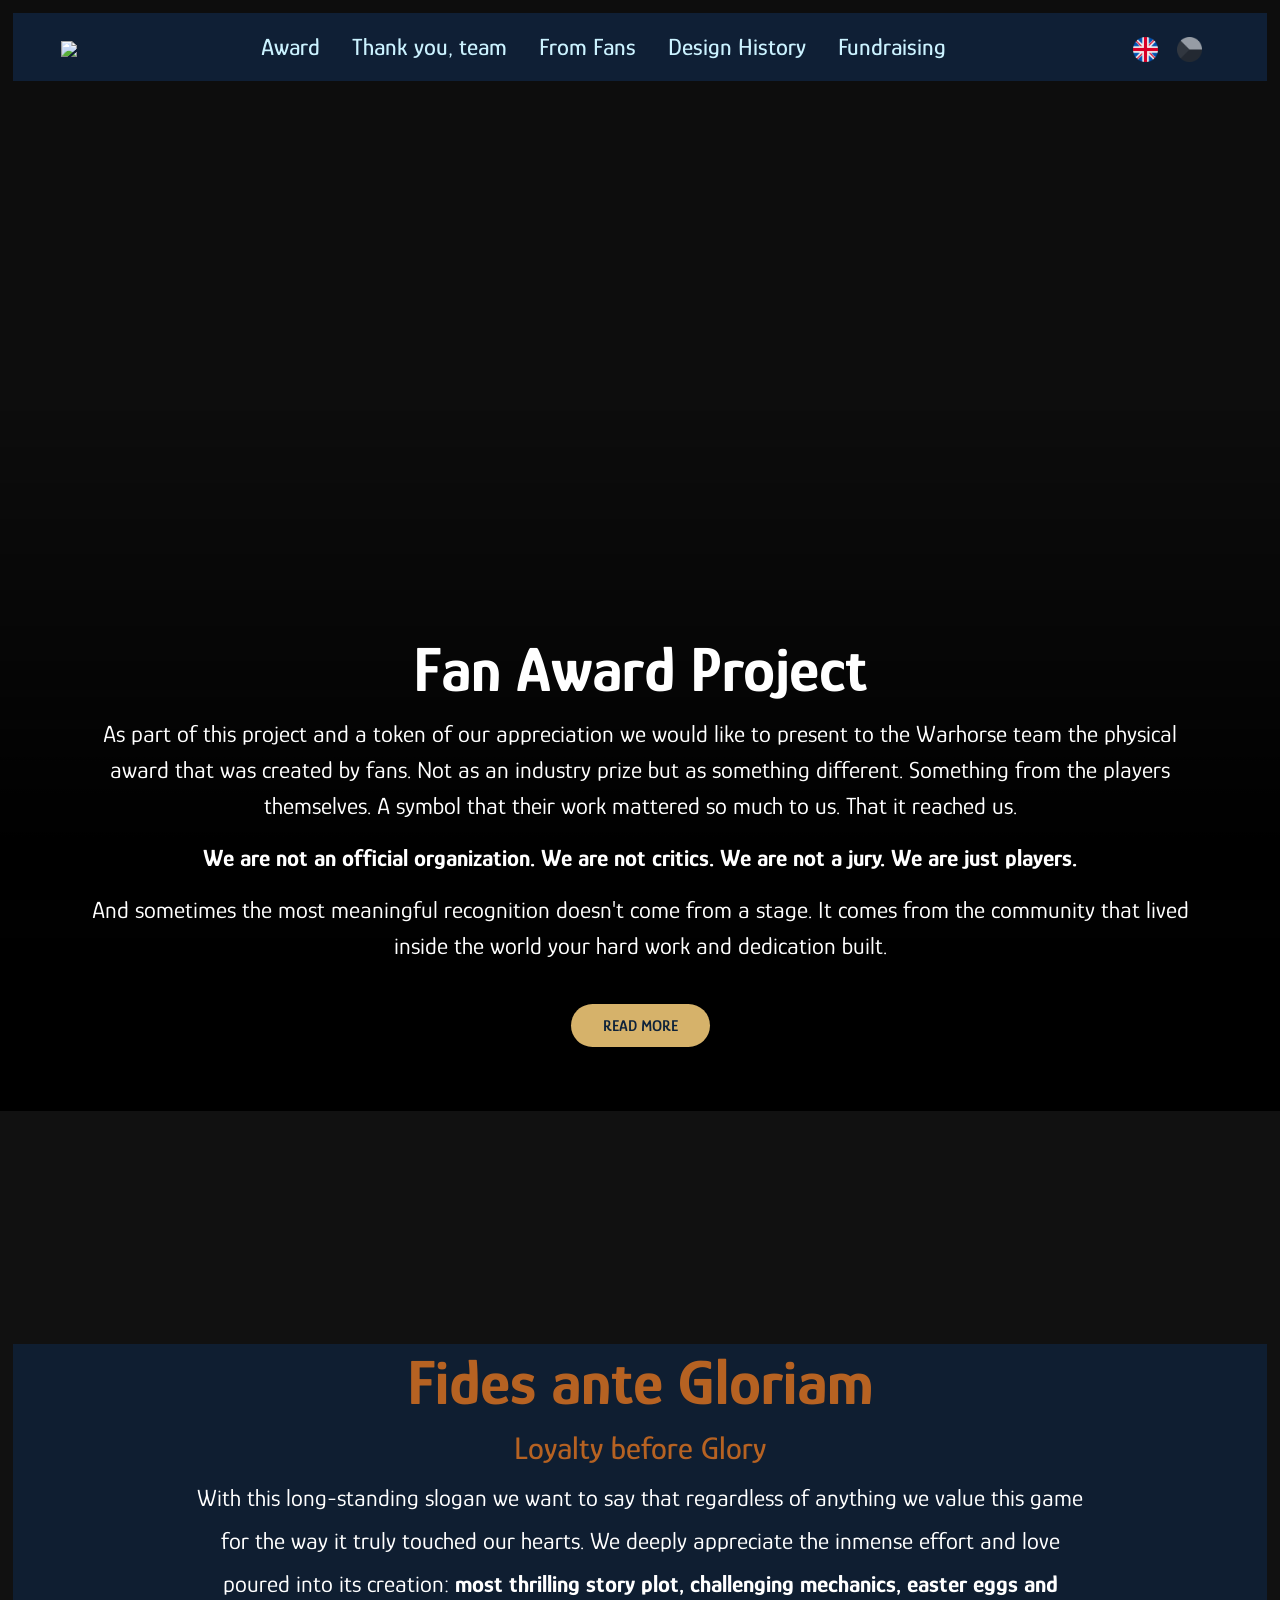
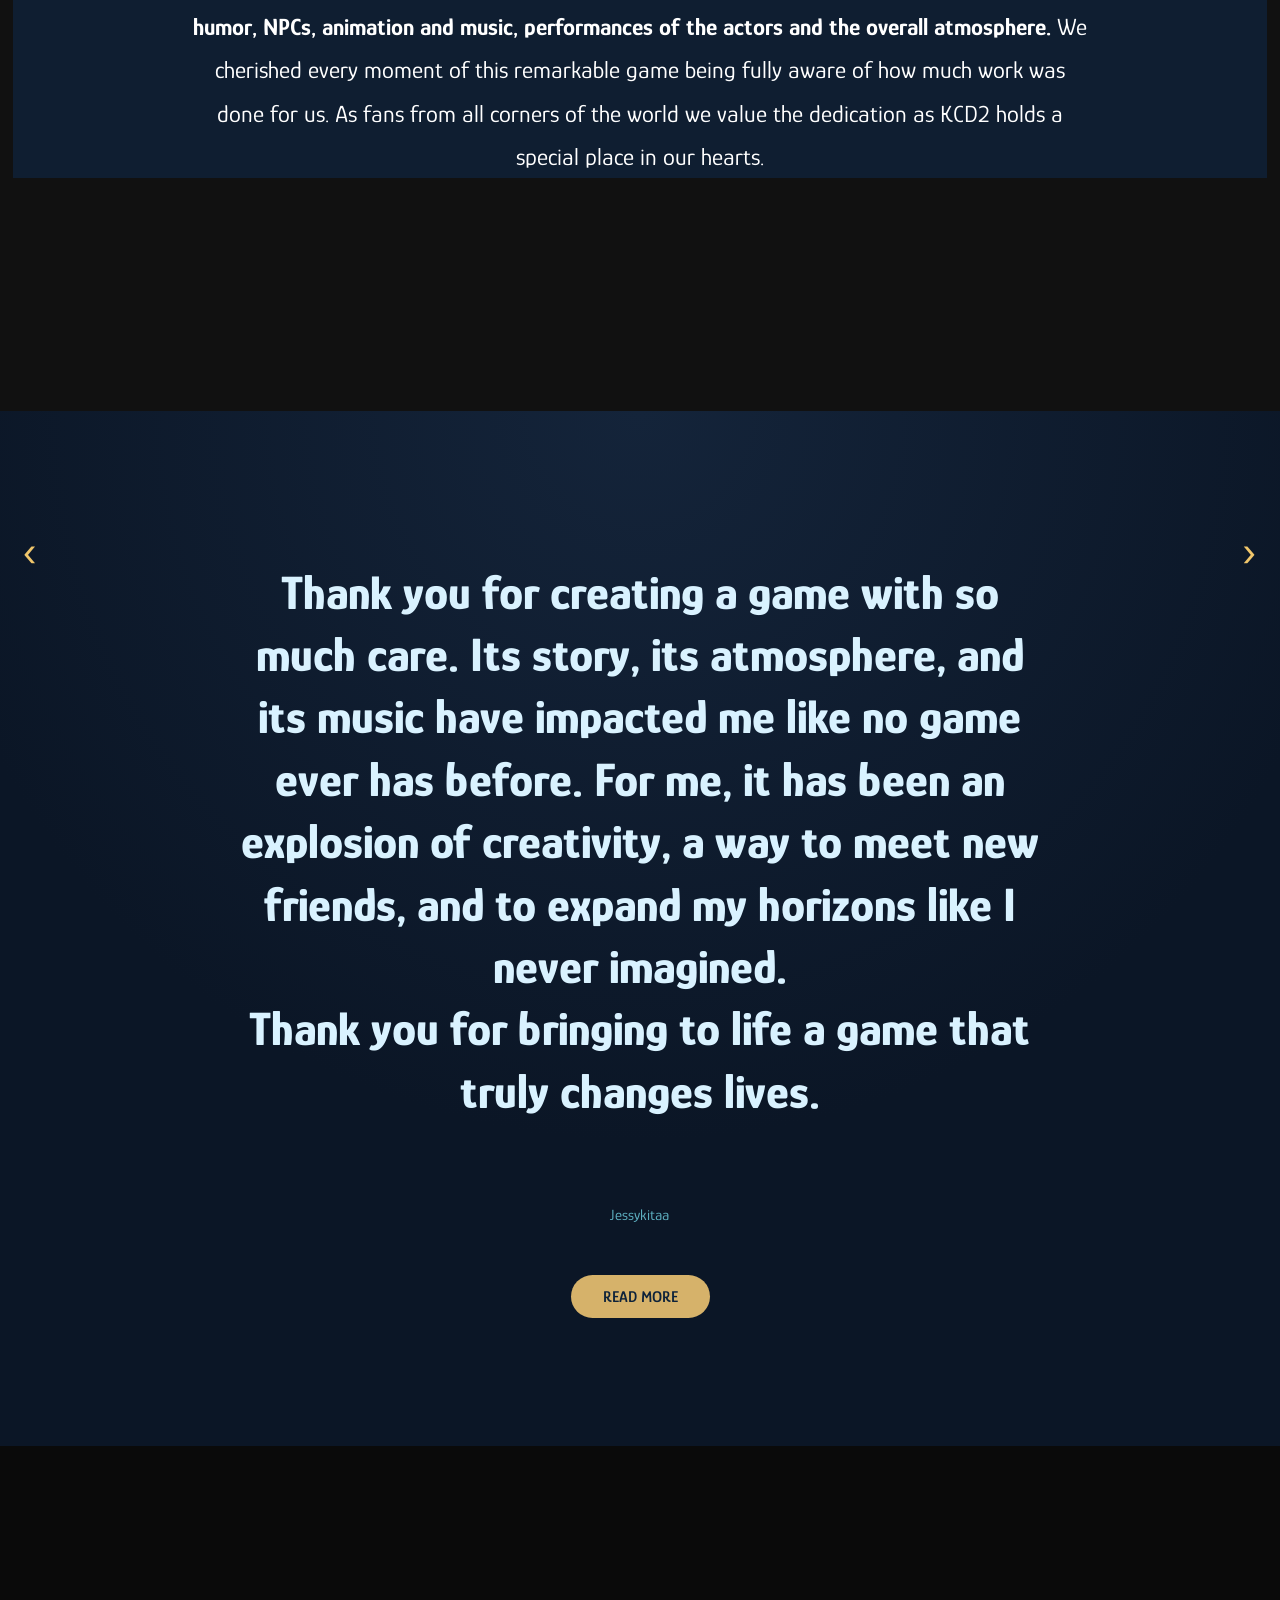
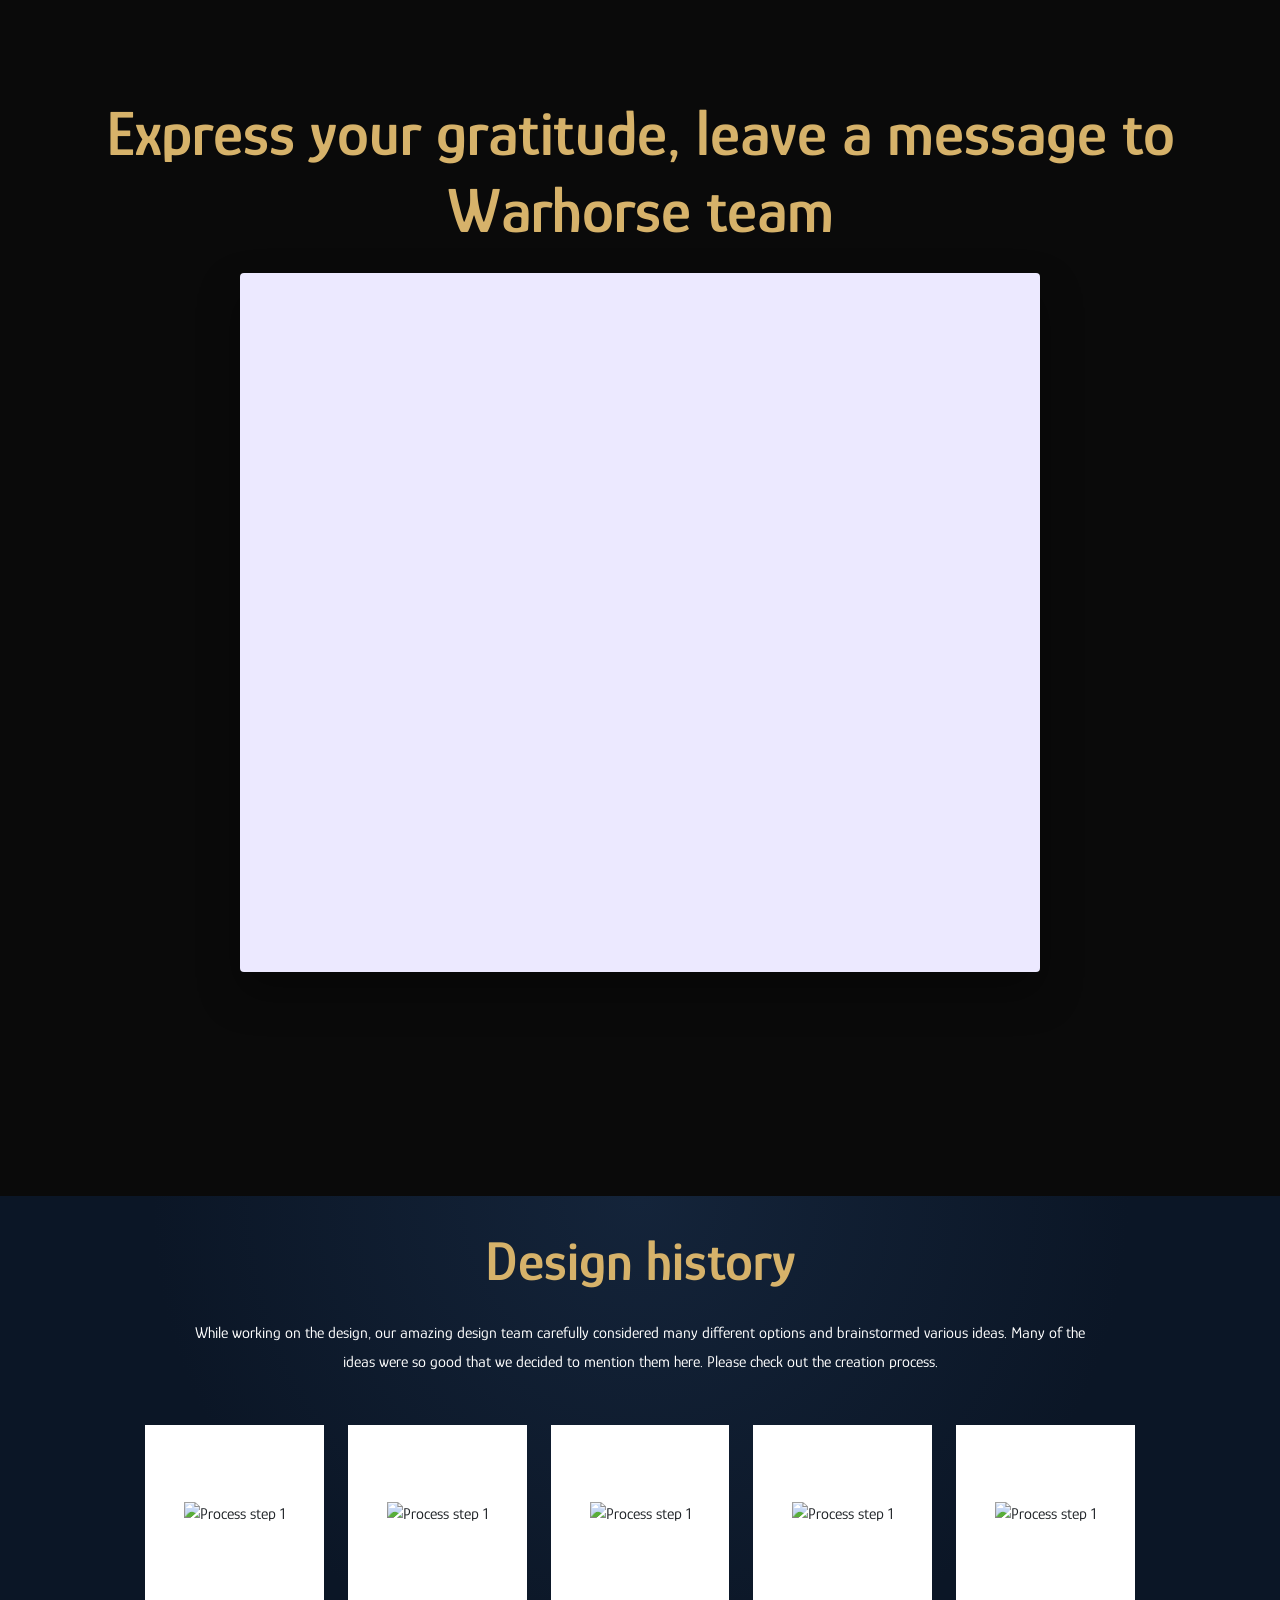
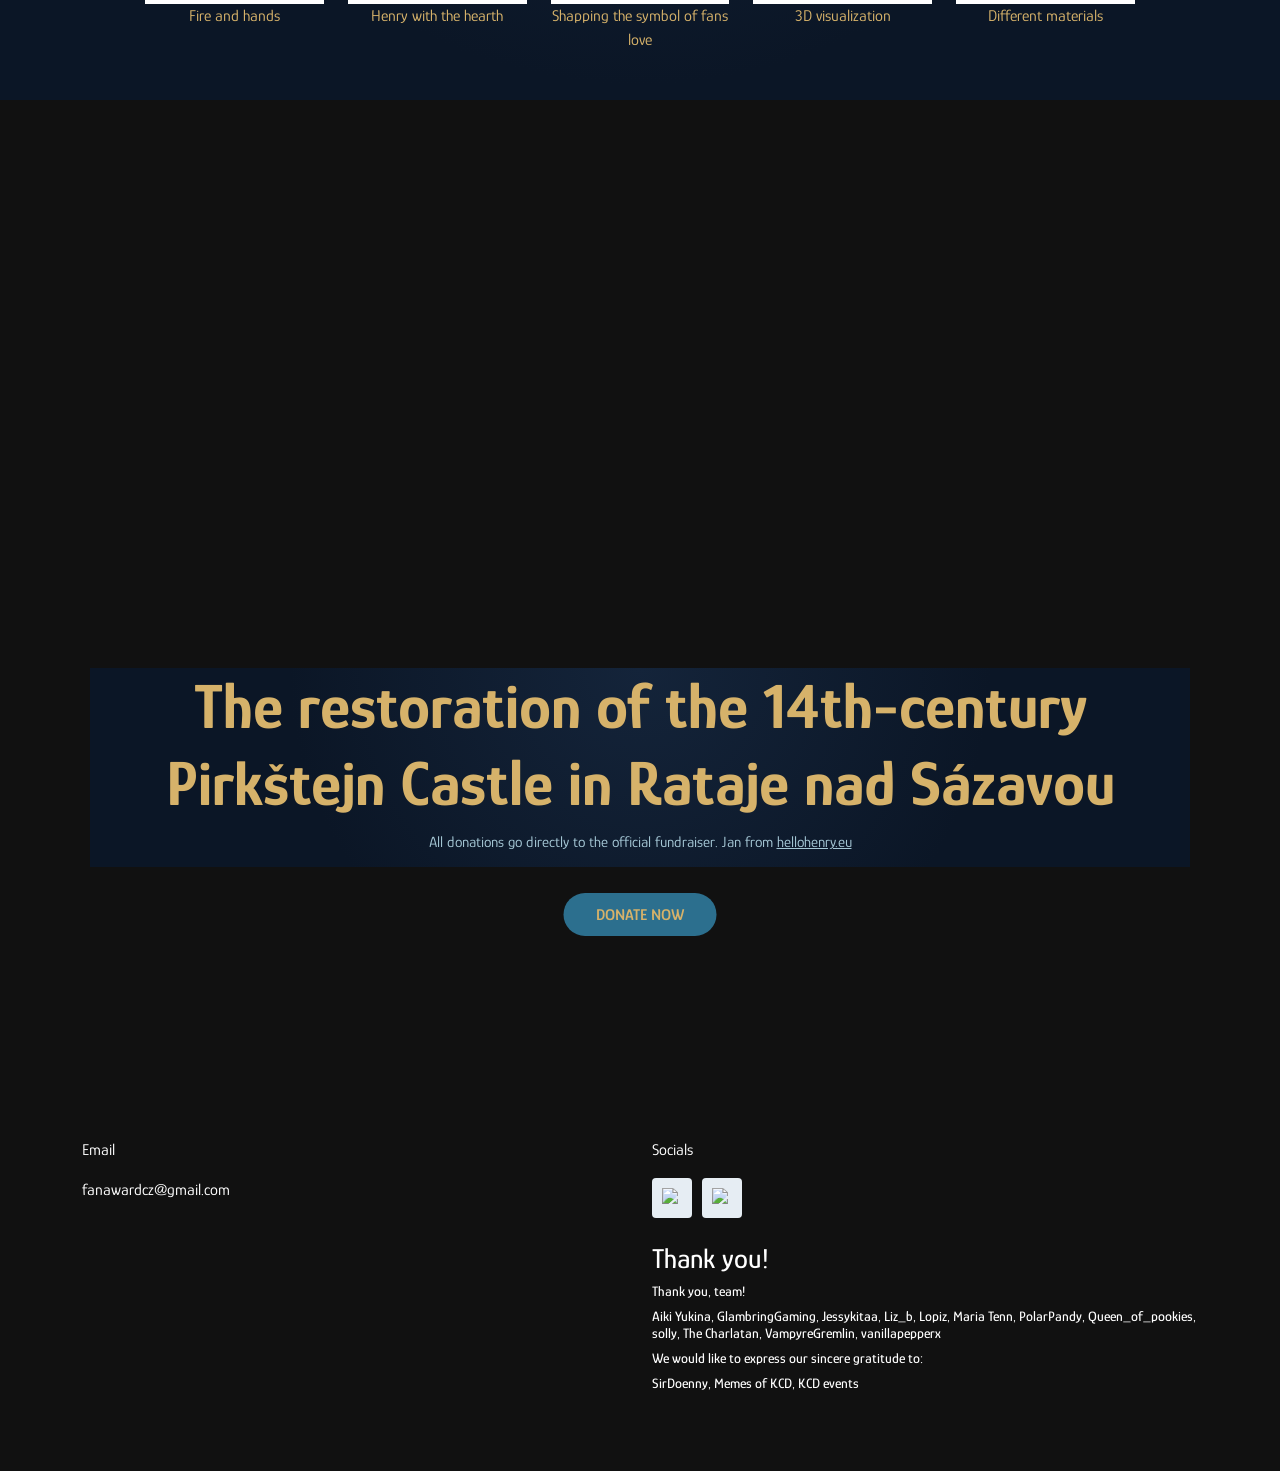
==== index.html @ e31d6318 "change hero" ====
<!DOCTYPE html>
<html lang="en">
<head>
  <meta charset="UTF-8">
  <title>Fan Award Project</title>
<meta name="viewport" content="width=device-width, initial-scale=1.0">

  <link rel="icon" href="favicon.ico" type="image/x-icon">
  <link href="https://cdn.jsdelivr.net/npm/bootstrap@5.3.2/dist/css/bootstrap.min.css" rel="stylesheet">
  <link rel="stylesheet" href="css/styles.css">
  <link rel="preconnect" href="https://fonts.googleapis.com">
  <link rel="preconnect" href="https://fonts.gstatic.com" crossorigin>
  <link href="https://fonts.googleapis.com/css2?family=Glory:wght@100;200;300;400;500;600;700;800;900&display=swap" rel="stylesheet">

  <script src="js/i18n.js"></script>
 <script type="module" src="js/general.js"></script>
  <script src="https://cdn.jsdelivr.net/npm/bootstrap@5.3.2/dist/js/bootstrap.bundle.min.js"></script>


  
</head>
<body>

<div class="page-wrapper">
<!-- =======================
 NAVBAR
======================= -->
<nav class="navbar navbar-dark navbar-expand-lg z-3 bg-dark-blue">
  <div class="container-fluid px-5">

    <a class="navbar-brand fw-bold brand-white" href="#">
      <img src="./icons/fan-award-project-logo-w.png" class="navbar-logo">
    </a>

    <button class="navbar-toggler"
      type="button"
      data-bs-toggle="collapse"
      data-bs-target="#navbarMenu"
      aria-controls="navbarMenu"
      aria-expanded="false"
      aria-label="Toggle navigation">
      <span class="navbar-toggler-icon"></span>
    </button>

    <div class="collapse navbar-collapse justify-content-center" id="navbarMenu">
      <ul class="navbar-nav gap-lg-3">

        <li class="nav-item font-section">
          <a class="nav-link" href="#award" data-i18n="nav-award"></a>
        </li>

        <li class="nav-item font-section">
          <a class="nav-link" href="#about" data-i18n="nav-projects"></a>
        </li>

        <li class="nav-item font-section">
          <a class="nav-link" href="#quotes" data-i18n="nav-fundraising"></a>
        </li>

        <li class="nav-item font-section">
          <a class="nav-link" href="#subabout" data-i18n="nav-design"></a>
        </li>

        <li class="nav-item font-section">
          <a class="nav-link" href="#fundraising" data-i18n="nav-join"></a>
        </li>
		
	    <li class="nav-item font-section">
		  <div class="d-lg-none mt-3 d-flex gap-2">

				  <a href="#" class="lang-btn" data-lang="en">
					<img src="./icons/united-kingdom.jpeg" class="navbar-lang">
				  </a>

				  <a href="#" class="lang-btn" data-lang="cz">
					<img src="./icons/czech-republic.jpeg" class="navbar-lang">
				  </a>

				</div>

			</div>
	    </li>

      </ul>
	  


	<div class="d-none d-lg-flex align-items-center gap-2">
	  <a href="#" class="navbar-brand lang-btn" data-lang="en">
		<img src="./icons/united-kingdom.jpeg" class="navbar-lang">
	  </a>
	</div>

	<div class="d-none d-lg-flex align-items-center gap-2">
	  <a href="#" class="navbar-brand lang-btn" data-lang="cz">
		<img src="./icons/czech-republic.jpeg" class="navbar-lang">
	  </a>
	</div>

  </div>
</nav>

<!-- =======================
 SECTION 1 – INTRO
======================= -->
<section id="award" class="intro-section d-flex align-items-center">
  <div class="intro-bg"></div>
 <div class="intro-overlay">
	  <div class="container text-center text-white position-relative section"> 
		<div class="row font-section">
		   <h1 class="display-3 fw-bold" data-i18n="s1-title">
			</h1>
		</div>
		
		<div class="row font-section">		
			<p  data-i18n="s1-intro-text-1">
			</p>
		</div>
		<div class="row font-section">
			<strong><p  data-i18n="s1-intro-text-2">
		</p>
		</strong>
		</div>
		<div class="row font-section">
				<p  data-i18n="s1-intro-text-3">
		</p>
		</div>

	  </div>
	  <!-- hidden section -->
		<div class="container text-center text-white position-relative hidden-content"> 
		  <div class="row font-section">
			<p data-i18n="s1-intro-text-4"></p>
		  </div>
		  <div class="row font-section">
			<p data-i18n="s1-intro-text-5"></p>
		  </div>
		  <div class="row font-section">
			<strong><p data-i18n="s1-intro-text-6"></p></strong>
		  </div>
		  <div class="row font-section">
			<p data-i18n="s1-intro-text-7"></p>
		  </div>
		  <div class="row font-section">
			<p data-i18n="s1-intro-text-8"></p>
		  </div>
		</div>

		<div class="container text-center text-white position-relative"> 
		  <button id="readMoreBtn" class="btn btn-gold mt-4" data-i18n="s1-read-more"></button>
		</div>
  </div>
</section>

<!-- =======================
 SECTION 2 – ABOUT
======================= -->

<section id="about" class="about-section d-flex align-items-center">


  <div class="container-fluid text-center text-white position-relative overlay blue section">
    <h1 class="display-3 fw-bold about-title" data-i18n="s2-title"></h1>
	<h2  class="about-title" data-i18n="s2-subtitle"></h2>

    <p class="about-text font-section">
	<span  data-i18n="s2-text"></span><strong><span  data-i18n="s2-text-bold"></span></strong><span  data-i18n="s2-text-2"></span>
    </p>

  </div>
</section>


<!-- =======================
 SECTION 3 – THANKS
======================= -->

<!--<section id="thanks" class="thanks-section d-flex align-items-center">

  <div class="container-fluid text-center text-white position-relative margin-video">
	
    <div class="video-box mx-auto m-4">
<iframe width="1905" height="784" src="https://www.youtube.com/embed/zuOUN-VSI40" title="Simple test video to embed as placeholder" frameborder="0" allow="accelerometer; autoplay; clipboard-write; encrypted-media; gyroscope; picture-in-picture; web-share" referrerpolicy="strict-origin-when-cross-origin" allowfullscreen></iframe>
    </div>
	
  </div>
</section>-->

<!-- =======================
 SECTION 4 – QUOTES
======================= -->

<section id="quotes" class="quote-section">

  <div class="quote-hero">

    <div class="row g-4">
      <div class="col-md-2">
        <button class="quote-nav left">‹</button>
      </div>

      <div id="quotes-container" class="col-md-8"></div>

      <div class="col-md-2">
        <button class="quote-nav right">›</button>
      </div>
    </div>

    <div class="container text-center text-white position-relative"> 
      <button id="readMoreQuotesBtn" class="btn btn-gold mt-4" data-i18n="s1-read-more"></button>
    </div>

  </div>

  <section id="more-quotes" class="more-quotes-section">
    <div id="more-quotes-container" class="container"></div>
    <div id="quotes-pagination" class="quotes-pagination"></div>
  </section>

</section>
<!-- =======================
 SECTION 5 – COMMENTS
======================= -->



<section id="comments" class="comments-section d-flex align-items-center">
<div class="overlay"></div>
  <div class="container-fluid text-center text-white position-relative  mt-4 section">
    <h1 class="display-3 fw-semibold mb-4 comments-title" data-i18n="s5-title"></h1>
	
    <div class="comments-card">
	<iframe 
	  src="https://docs.google.com/forms/d/e/1FAIpQLSdmKPwjx8TaObLKRJi5ur49vKrwvhficAnUuP0lJuuyxnEFLQ/viewform?usp=sharing&ouid=109854461130052080325"
	  width="100%"
	  height="100%" style="min-height: 660px;">
	</iframe>

    </div>
	
  </div>
</section>

<!-- =======================
 SECTION 6 – SUBABOUT
======================= -->

<section id="subabout" class="subabout-section  align-items-center">

  <div class="container-fluid text-center text-white position-relative section">
    <h1 class="display-4 fw-semibold mb-4 subabout-title" data-i18n="s6-title"></h1>
    <p class="about-text" data-i18n="s6-subtitle">

    </p>
  </div>
  
  
<div class="container-fluid mt-5">
  <div class="row justify-content-center g-4 process-images">

    <div class="col-6 col-md-2">
      <div class="process-img-box">
        <img src="img/design3.jpeg" alt="Process step 1">
      </div>
      <p class="item-text" data-i18n="s6-d1"></p>
    </div>

    <div class="col-6 col-md-2">
      <div class="process-img-box">
        <img src="img/design2.jpeg" alt="Process step 1">
      </div>
      <p class="item-text" data-i18n="s6-d2"></p>
    </div>

    <div class="col-6 col-md-2">
      <div class="process-img-box">
        <img src="img/design1.jpeg" alt="Process step 1">
      </div>
      <p class="item-text" data-i18n="s6-d3"></p>
    </div>

    <div class="col-6 col-md-2">
      <div class="process-img-box">
        <img src="img/design4.jpeg" alt="Process step 1">
      </div>
      <p class="item-text" data-i18n="s6-d4"></p>
    </div>

    <div class="col-6 col-md-2">
      <div class="process-img-box">
        <img src="img/design5.jpeg" alt="Process step 1">
      </div>
      <p class="item-text" data-i18n="s6-d5"></p>
    </div>

  </div>
</div>


</section>


<!-- =======================
 SECTION 7 – FUNDRAISING
======================= -->
<section id="fundraising" class="fundraising-section">
  <div class="row g-0 h-100 ">
    <div class="col-md-12 fundraising-left d-flex align-items-center">
      <div class="container-fluid text-center position-relative container-donate">
        <h1 class="display-3 fw-bold secondary" data-i18n="s4-title"></h1>
        <p class="subtitle primary-light" data-i18n="s4-subtitle"></p>
		<p class="subtitle primary-light"> <a href="https://hellohenry.eu/">hellohenry.eu</a></p>

<a 
  href="https://www.reddit.com/r/kingdomcome/comments/1qffpsa/thank_you_generous_donors_restoring_a_14th/" 
  target="_blank"
  rel="noopener"
  class="btn btn-blue mt-3 donate-btn secondary"
  data-i18n="s7-donate">
</a>
      </div>
    </div>

  </div>
</section>
<!-- =======================
 FOOTER
======================= -->
<footer class="footer-section socials-section">

  <div class="container position-relative text-white py-5">
    <div class="row">

      <!-- CONTACT -->
      <div class="col-md-6 mb-4">
        <p  data-i18n="f-email"></p>
        <p data-i18n="f-email-data"></p>
      </div>

      <!-- SOCIALS -->
      <div class="col-md-6 mb-4">
        <p  data-i18n="f-socials"></p>

        <div class="socials">
          <a href="https://instagram.com/" target="_blank" aria-label="Instagram">
            <img src="icons/instagram.svg" alt="Instagram">
          </a>
          <a href="https://x.com/" target="_blank" aria-label="X">
            <img src="icons/x.svg" alt="X">
          </a>
        </div>

        <h3 class="mt-4" data-i18n="f-team-title"></h3>
        <h5 class="small" data-i18n="f-team-text"></h5>
		<h5 class="small" data-i18n="f-team-list1"></h5>
		<h5 class="small" data-i18n="f-team-list2-title"></h5>
		<h5 class="small" data-i18n="f-team-list2"></h5>
      </div>

    </div>
  </div>
</footer>
<button id="scrollTopBtn" class="secondary" aria-label="Back to top">
  ↑
</button>
</body>

</div>
</html>
---- css/styles.css ----
html, body {
  height: 100%;
  margin: 0;
  font-family: 'Glory', sans-serif;
  background-color: black;

}

.font-section{
	font-size: 1.5rem !important;
}

@media (max-width: 768px) {
.font-section{
	font-size: 1.1rem !important;
}
}


.section {
  opacity: 0;
  transform: translateY(60px);
  transition: opacity 0.8s ease-out, transform 0.8s ease-out;
}

.section.visible {
  opacity: 1;
  transform: translateY(0);
}


.primary{
	color:#2F7890;
}

.primary-dark{
	color: #101B2D;
}

.primary-light{
	color: #CBF2FF;
}
	
.secondary{
	color: #d6b26a;
}

.secondary-light{
	color: #FFE3A3;
}

.secondary-dark{
	color: #B66222;
}


.page-wrapper {
  background-color: #111;
  position: relative;
}

/* =======================
 NAVBAR
======================= */

.bg-dark-blue {
  background-color: #0f1f35;
}

.collapse-animate {
  overflow: hidden;
  transition:
    height 0.15s ease,
    opacity 0.3s ease,
    transform 0.3s ease;
}

.collapse-animate.show {
  opacity: 1;
  transform: translateY(0);
}

.collapse-animate:not(.show) {
  opacity: 0;
  transform: translateY(-20px);
}

.navbar {
  position: absolute;
  width: 98%;
  margin-left: 1%;
  margin-right: 1%;
  margin-top: 1%;
}

.navbar-toggler {
	background-color: rgba(16, 27, 45);
}

.navbar-toggler-icon {
  --bs-navbar-toggler-icon-bg: url("data:image/svg+xml,%3csvg xmlns='http://www.w3.org/2000/svg' viewBox='0 0 30 30'%3e%3cpath stroke='rgba(203, 242, 255)' stroke-linecap='round' stroke-miterlimit='10' stroke-width='2' d='M4 7h22M4 15h22M4 23h22'/%3e%3c/svg%3e");
}

.navbar-nav .nav-link {
  font-weight: 500;
  color: rgba(203, 242, 255);
}

.navbar-nav .nav-link:hover {
  color: #f0c040;
}
.navbar-logo {
  height: 80px;  
  width: auto;    
  object-fit: contain;
}

.navbar-lang {
  height: 25px;  
  width: auto;    
  object-fit: contain;
}

.navbar-lang {
  width: 28px;
  cursor: pointer;
  transition: filter 0.3s ease;
}

.lang-btn:not(.active) .navbar-lang {
  filter: grayscale(100%);
  opacity: 0.6;
}

.lang-btn:not(.active):hover .navbar-lang {
  filter: grayscale(0%);
  opacity: 1;
}

.lang-btn.active .navbar-lang {
  filter: none;
  opacity: 1;
}

/* =======================
 intro SECTION
======================= */
.intro-section {
  position: relative;
}

.intro-bg {
  position: absolute;
  inset: 0;
  height: 100vh;
  background: url("../img/bg-hero.png") center/cover no-repeat;
}
.intro-bg::after {
  content: "";
  position: absolute;
  left: 0;
  right: 0;
  bottom: 0;

  height: 180px; 
  pointer-events: none;

  background: linear-gradient(
    to bottom,
    rgba(0, 0, 0, 0) 0%,
    rgba(0, 0, 0, 0.6) 60%,
    rgba(0, 0, 0, 0.95) 100%
  );
}

.intro-content {
  position: relative;
  min-height: 100vh;
  padding: 10rem 2rem 4rem;
}
.overlay {
  position: absolute;
  inset: 0;
  background: rgba(0,0,0,0.55);
}
.intro-overlay {
  width: 100%;

  display: flex;
  flex-direction: column;

  padding: 5rem 2rem 4rem;
  box-sizing: border-box;

	  background: linear-gradient(
		to bottom,
		rgba(0, 0, 0, 0.20) 35%,   
		rgba(0, 0, 0, 0.75) 65%,    
		rgba(0, 0, 0, 0.95) 85%,    
		rgba(0, 0, 0, 1) 100%    
	  );
  z-index: 1;
}
@media (max-width: 768px) {
	.intro-overlay.is-expanded {
	  background: linear-gradient(
		to bottom,
		rgba(0, 0, 0, 0.35) 35%,   
		rgba(0, 0, 0, 0.75) 65%,    
		rgba(0, 0, 0, 0.95) 85%,    
		rgba(0, 0, 0, 1) 100%    
	  );
	}
}


.hidden-content {
  max-height: 0;
  overflow: hidden;
  opacity: 0;
  transform: translateY(20px);
  transition:
    max-height 0.8s ease,
    opacity 0.5s ease,
    transform 0.5s ease;
}

.hidden-content.show {
  max-height: 2000px; /* alto seguro */
  opacity: 1;
  transform: translateY(0);
}

.intro-overlay > .container.section {
  min-height: 100vh;

  display: flex;
  flex-direction: column;
  justify-content: flex-end;
}

/* =======================
 ABOUT SECTION
======================= */
.about-section {
  height: 100vh;
  background: url("../img/gothicArcs.jpg") center/cover no-repeat;
  position: relative;
}

.overlay.blue {
  background: rgba(15, 35, 60, 0.75);
  margin-left: 9%;
  margin-right: 9%;
}

@media (max-width: 1440px) {
	.overlay.blue {
	  background: rgba(15, 35, 60, 0.75);
	  margin-left: 1%;
	  margin-right: 1%;
	}
}

.about-text {
  max-width: 900px;
  margin: auto;
  font-size: 1rem;
  line-height: 1.8;
}

.about-title {
	color:rgba(182, 98, 34);
}

.subabout {
	margin: 3%;
	margin-bottom: 10%;
}

.subabout-title {
	color: #d6b26a;
}

.subabout-section {
	  background: radial-gradient(
      circle at top,
      #14243a 0%,
      #0b1626 60%
  );
  	padding: 2rem;
}

.container-donate{
	background: radial-gradient(
      circle at top,
      #14243a 0%,
      #0b1626 60%
    );
    margin-left: 7%;
    margin-right: 7%;
    margin-top: 27%;
	position: relative;
	padding-bottom: 1%;

}

.container-donate .donate-btn {
  position: absolute;
  bottom: -35%;  
  left: 50%;
  transform: translateX(-50%);
}


.process-img-box {
  width: 100%;
  aspect-ratio: 1 / 1;   
  background-color: #fff; 
  display: flex;
  align-items: center;
  justify-content: center;
  padding: 10px;
}

.process-img-box img {
  max-width: 100%;
  max-height: 100%;
  object-fit: contain;    
}

.item-text{
	  color: #d6b26a;
      text-align: center;
}

/* =======================
THANKS SECTION
======================= */

.thanks-title {
	color: black;
}

.thanks-section{
  background: url("../img/thanksBackground.jpg") center/cover no-repeat;
  position: relative;
}

.thanks-section .text-warning{
	color: #2f7890 !important;
}

.text-warning-br{
	color: #2f7890 !important;
}

.video-box {
  width: 90%;              
  aspect-ratio: 2 / 1;       
  background: black;
  overflow: hidden;
  border-radius: 12px;       
}

.video-box iframe {
  width: 100%;
  height: 100%;
}

@media (max-width: 768px) {
  .video-box {
    width: 90%;
  }
}


.margin-video {
  margin-left: 15%;
  margin-right: 15%;
}

@media (max-width: 1440px) {
	.margin-video {
	  margin-left: 10%;
	  margin-right: 10%;
	}
}

@media (max-width: 576px) {
	.margin-video {
	  margin-left: 1%;
	  margin-right: 1%;
	}
}




/* =======================
COMMENTS SECTION
======================= */

.comments-section {
  height: 150vh;
  background: url("../img/fabricBackground.jpg") center/cover no-repeat;
  position: relative;
}
.comments-title {
	color: #d6b26a;
}

.comments-section .overlay {
	background: rgba(0, 0, 0, 0.4);
}

.comments-card {
  background: #ece9ff;
  border-radius: 4px;
  padding: 1rem;
  max-width: 800px;
  min-height: 400px;
  margin: 0 auto;
  box-shadow: 0 20px 40px rgba(0, 0, 0, 0.35);
}

.placeholder {
  display: flex;
  align-items: center;
  justify-content: center;
  min-height: 260px;
}

.placeholder img {
  width: 64px;
  opacity: 0.8;
}


/* =======================
 FUNDRAISING SECTION
======================= */
.fundraising-section {
  height: 110vh;
  position: relative; 
  overflow: hidden;
}

.fundraising-section .text-warning{
	color: #2f7890 !important;
}

.fundraising-section .navbar {
  position: absolute;
  top: 0;
  left: 0;
  z-index: 10;
}

.fundraising-left {
  background: url("../img/pirkstein.PNG") center / cover no-repeat;
  min-height: 100vh;
  display: flex;
  align-items: center;
  position: relative;
}

.fundraising-left .content {
  position: relative;
  z-index: 2;
}

.subtitle {
  font-size: 0.95rem;
  opacity: 0.8;
    display: inline;
}

.subtitle a{
	color: #CBF2FF;
}

/* =======================
 QUOTES SECTION
======================= */

.quote-section {
  position: relative;
  background: radial-gradient(
    circle at top,
    #14243a 0%,
    #0b1626 60%
  );
  color: #d9f2ff;
  text-align: center;
  padding: 4rem 2rem;
}

.quote-hero {
  min-height: 40vh;

  display: flex;
  flex-direction: column;
  justify-content: center;
}

.quote-content.active {
  display: block;
  opacity: 1;
}

.quote-content.slide-in-right {
  animation: slideInRight 0.4s ease;
}

.quote-content.slide-in-left {
  animation: slideInLeft 0.4s ease;
}

@keyframes slideInRight {
  from {
    opacity: 0;
    transform: translateX(40px);
  }
  to {
    opacity: 1;
    transform: translateX(0);
  }
}

@keyframes slideInLeft {
  from {
    opacity: 0;
    transform: translateX(-40px);
  }
  to {
    opacity: 1;
    transform: translateX(0);
  }
}

.quote-content {
  display: none;
  opacity: 0;
  transition: opacity 0.3s ease;
  white-space: pre-line;
}

.quote-content blockquote {
  font-size: clamp(1.8rem, 4vw, 3rem);
  font-weight: 700;
  line-height: 1.3;
  margin: 0 0 2rem;
}

.quote-author strong {
  display: block;
  font-size: 1.1rem;
  color: #e6f6ff;
}

.quote-author span {
  font-size: 0.95rem;
  color: #5fb3c4;
}


.quote-nav {
  position: absolute;
  top: 9rem;
  transform: translateY(-50%);
  background: none;
  border: none;
  font-size: 3rem;
  color: #f0c66b;
  cursor: pointer;
  transition: opacity 0.2s ease, transform 0.2s ease;
}

@media (max-width: 768px) {
	.quote-content {
		padding-left: 6%;
		padding-right: 6%;
	}
	.more-quotes-h{
		height: 80em!important;
	}

}

@media (max-width: 1399px) and (min-width: 992px){
	.more-quotes-h{
		height: 40em !important;
	}

}
@media (max-width: 991px) and (min-width: 769px) {
	.more-quotes-h{
		height: 60em !important;
	}

}

#more-quotes-container {
	overflow-y: auto;
}
.quote-nav.left {
  left: 1rem;
}

.quote-nav.right {
  right: 1rem;
}

.quote-nav:hover {
  opacity: 0.8;
  transform: translateY(-50%) scale(1.1);
}

.more-quotes-section {
  margin-top: 4rem;
  overflow: hidden;

  max-height: 0;
  opacity: 0;
  transform: translateY(20px);

  transition:
    max-height 0.7s ease,
    opacity 0.5s ease,
    transform 0.5s ease;
}

.more-quotes-section.show {
  max-height: 5000px;
  opacity: 1;
  transform: translateY(0);
}

.more-quotes-h{
	height: 35em;
}

.quote-card {
  border: 1px solid #d4af37;
  padding: 25px;
  color: #fff;
  background: transparent;
  white-space: pre-line;
}



#quotes-container {
  display: block;
}


.quote-card {
  border: 1px solid #d4af37;
  padding: 25px;
  color: #fff;
  background: transparent;
}

.quote-card h3 {
  font-size: 18px;
  margin-bottom: 12px;
  font-weight: 600;
}

.quote-card p {
  font-size: 14px;
  line-height: 1.6;
  color: #d1d5db;
}

.dots{
  padding: 8px 10px;
  color: #ccc;
  font-weight: bold;
}

.quotes-pagination {
  margin-top: 2% !important;
  display: flex;
  justify-content: center;
  gap: 6px;
}

.quotes-pagination button {
  background: #e5f4ff;
  border: none;
  padding: 8px 14px;
  cursor: pointer;
  border-radius: 4px;
  font-weight: 500;
}

.quotes-pagination button.active {
  background: #2b7a9a;
  color: #fff;
}

.quotes-pagination button:hover {
  background: #bde7ff;
}

#quotes-pagination {
  display: flex;
  list-style: none;
  padding-left: 0;
  margin: 0;
}

#quotes-pagination > .page-item {
  display: list-item; 
}

#quotes-pagination .page-link {
  border: 1px solid #dee2e6;
  background-color: transparent;
}

#quotes-pagination .page-item.active .page-link {
  background-color: #0d6efd;
  border-color: #0d6efd;
  color: #fff;
}

#quotes-pagination .page-item.disabled .page-link {
  pointer-events: none;
  color: #6c757d;
}

.quotes-pagination-wrapper{
  display:flex;
  justify-content:center;
  align-items:center;
  gap:12px;
  margin-top:2%;
}

.quotes-page-select{
  padding:6px 10px;
  border-radius:4px;
  border:1px solid #ccc;
  background:#e5f4ff;
  cursor:pointer;
}

/* =======================
 BUTTONS
======================= */
.btn-gold {
  background: #d6b26a;
  color: #0d223a;
  border-radius: 999px;
  padding: 0.6rem 2rem;
  font-weight: 600;
  border: none;
}

.btn-gold:hover {
  background: #c6a158;
}

.btn-blue {
  background: #2c6f8e;
  border-radius: 999px;
  padding: 0.6rem 2rem;
  font-weight: 600;
  border: none;
}

.btn-blue:hover {
  background: #255e78;
}

.btn-gold:focus,
.btn-gold:active,
.btn-gold:focus:active {
  background: #d6b26a;
  color: #0d223a;
  border: none;
  box-shadow: none;
}


.btn-blue:focus,
.btn-blue:active,
.btn-blue:focus:active {
  background: #2c6f8e;
  border-radius: 999px;
  padding: 0.6rem 2rem;
  font-weight: 600;
  border: none;
}
/* =======================
 FOOTER
======================= */
.footer-section {
  background: url("../img/gothicArcs.jpg") center/cover no-repeat;
  position: relative;
}

.footer-section .overlay {
  background: rgba(0,0,0,0.75);
}

.footer-section .label {
  font-size: 0.85rem;
  opacity: 0.7;
}

.socials{
  display:flex;
  gap:10px;
}

.socials a{
  width:40px;
  height:40px;
  background:#e6edf3;
  display:flex;
  align-items:center;
  justify-content:center;
  border-radius:4px;
  transition:background 0.2s ease;
}

.socials a:hover{
  background:#cfd8df;
}

.socials img{
  width:20px;
  height:20px;
}


#scrollTopBtn{
  position:fixed;
  bottom:25px;
  right:25px;
  width:42px;
  height:42px;
  border:none;
  border-radius:50%;
  background:rgba(0,0,0,0.45);
  font-size:18px;
  cursor:pointer;

  display:flex;
  align-items:center;
  justify-content:center;

  opacity:0;
  pointer-events:none;

  transition:opacity .3s ease, transform .2s ease;
}

#scrollTopBtn.show{
  opacity:1;
  pointer-events:auto;
}

#scrollTopBtn:hover{
  transform:scale(1.1);
  background:rgba(0,0,0,0.65);
}
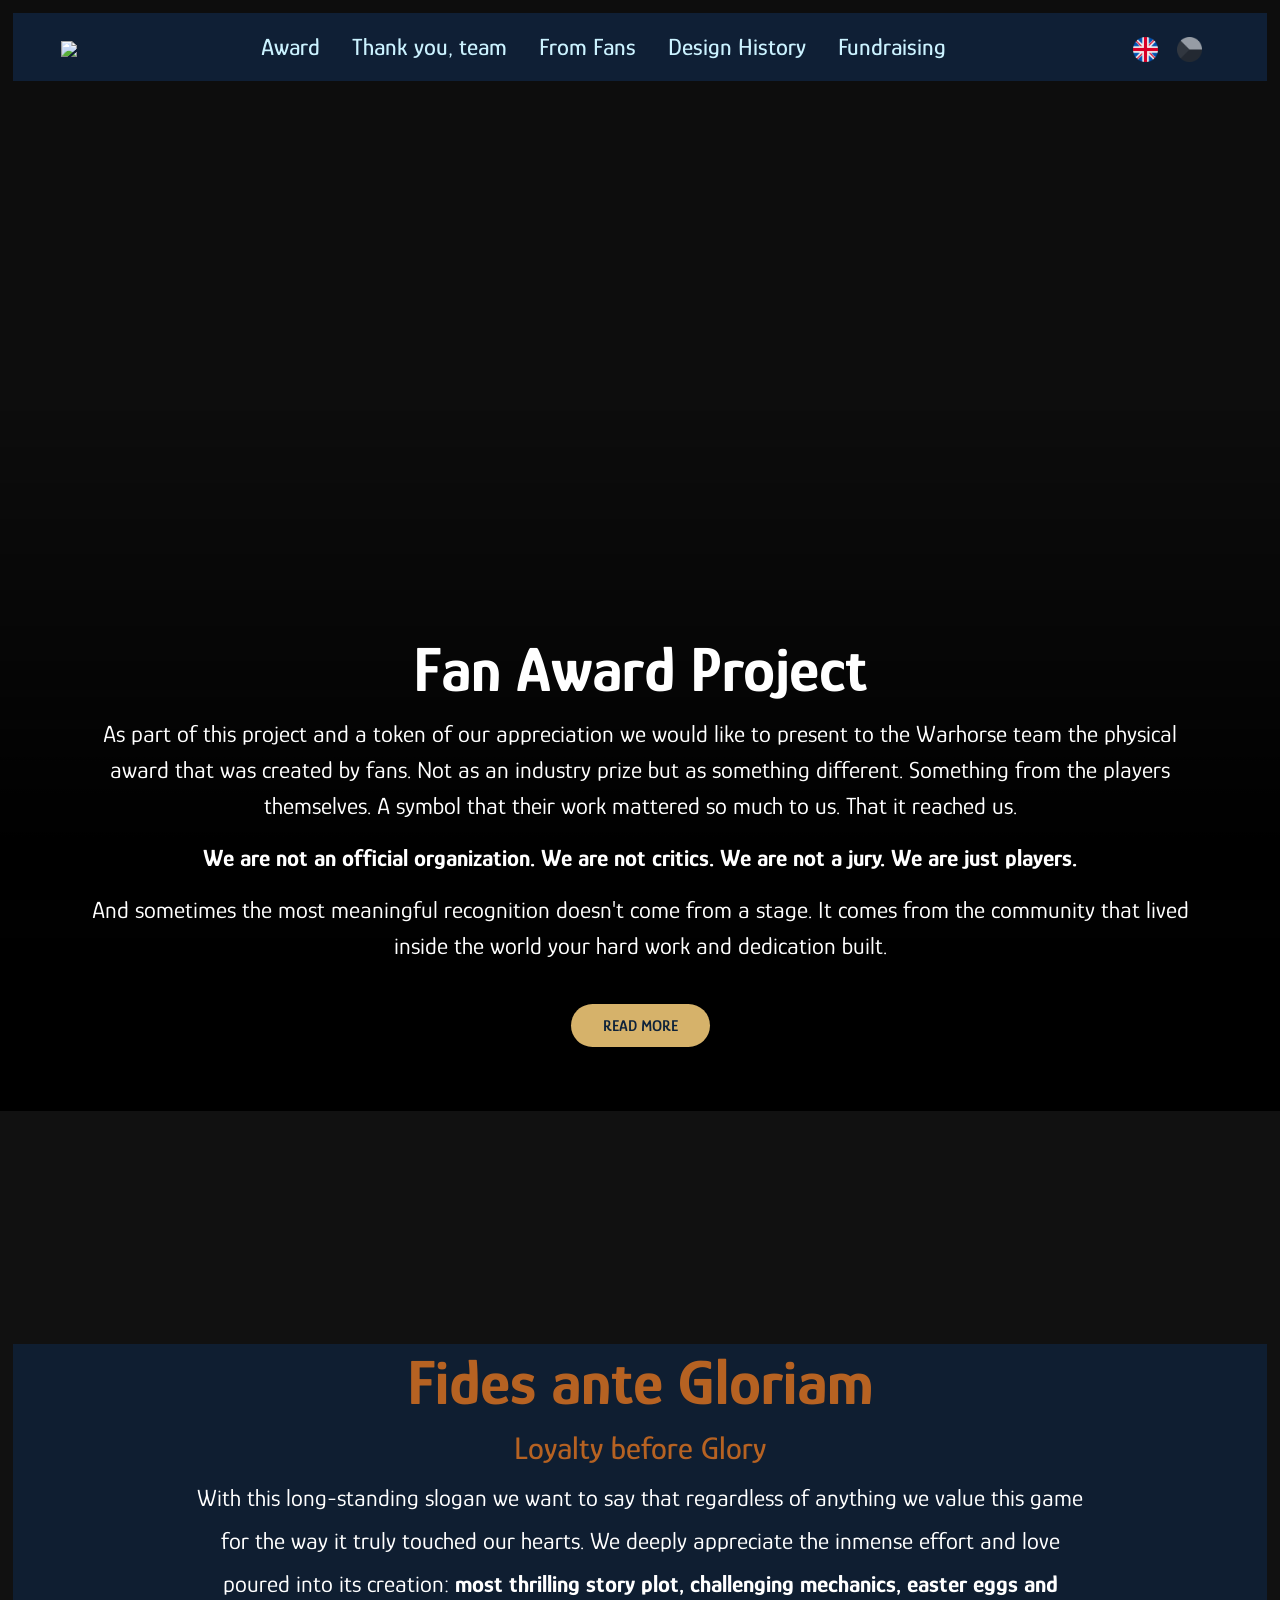
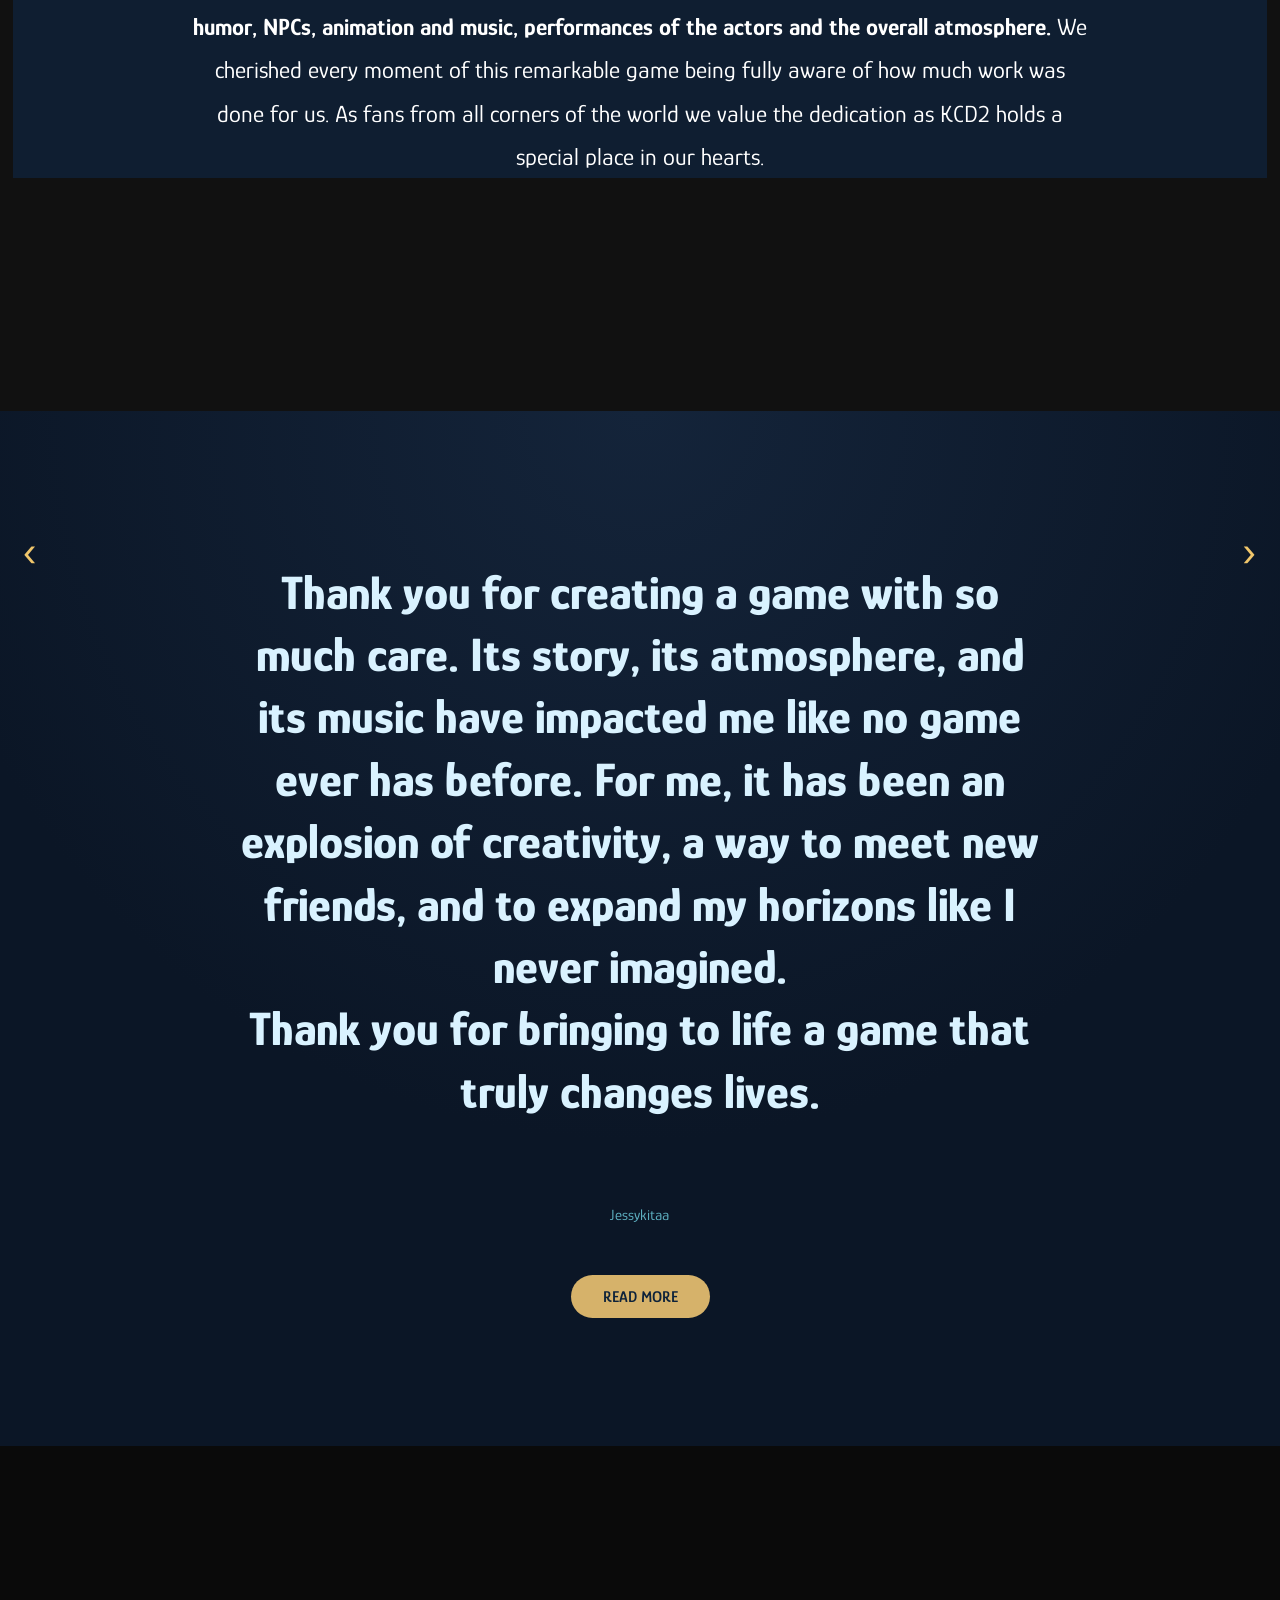
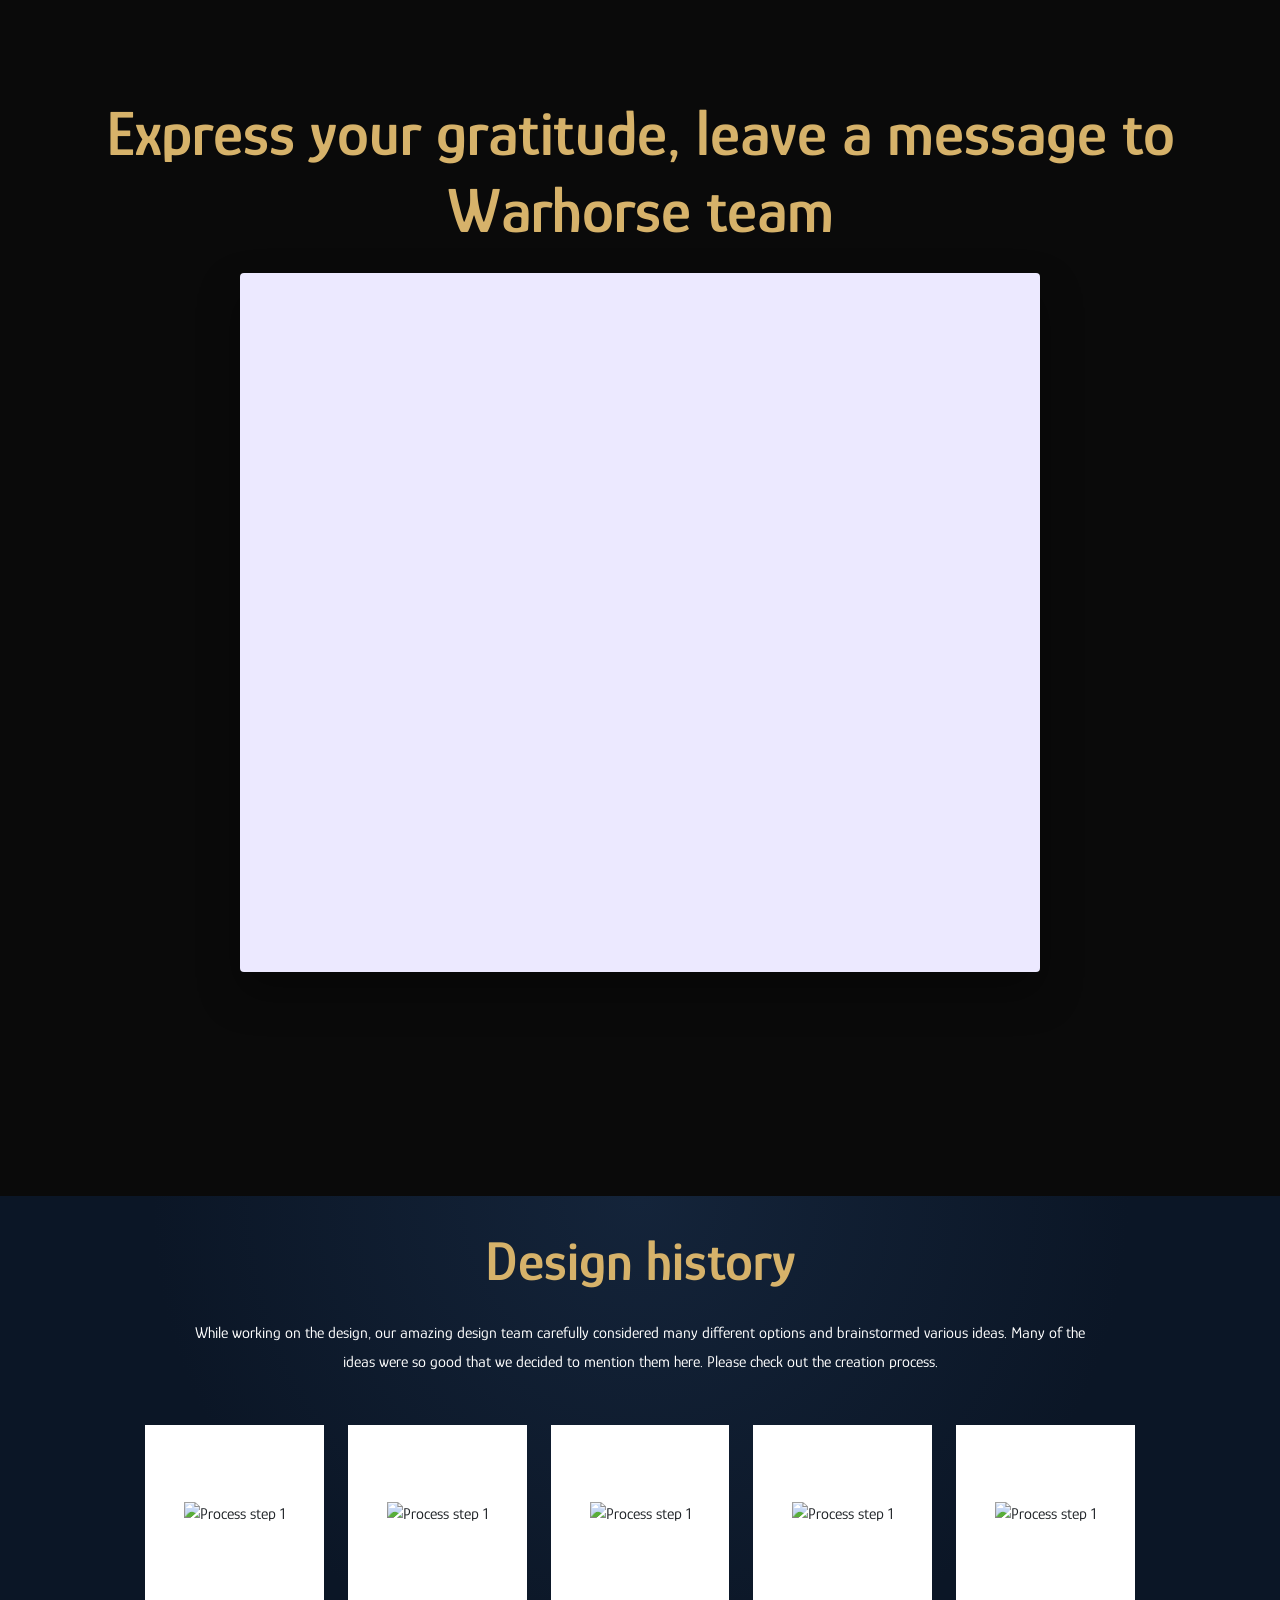
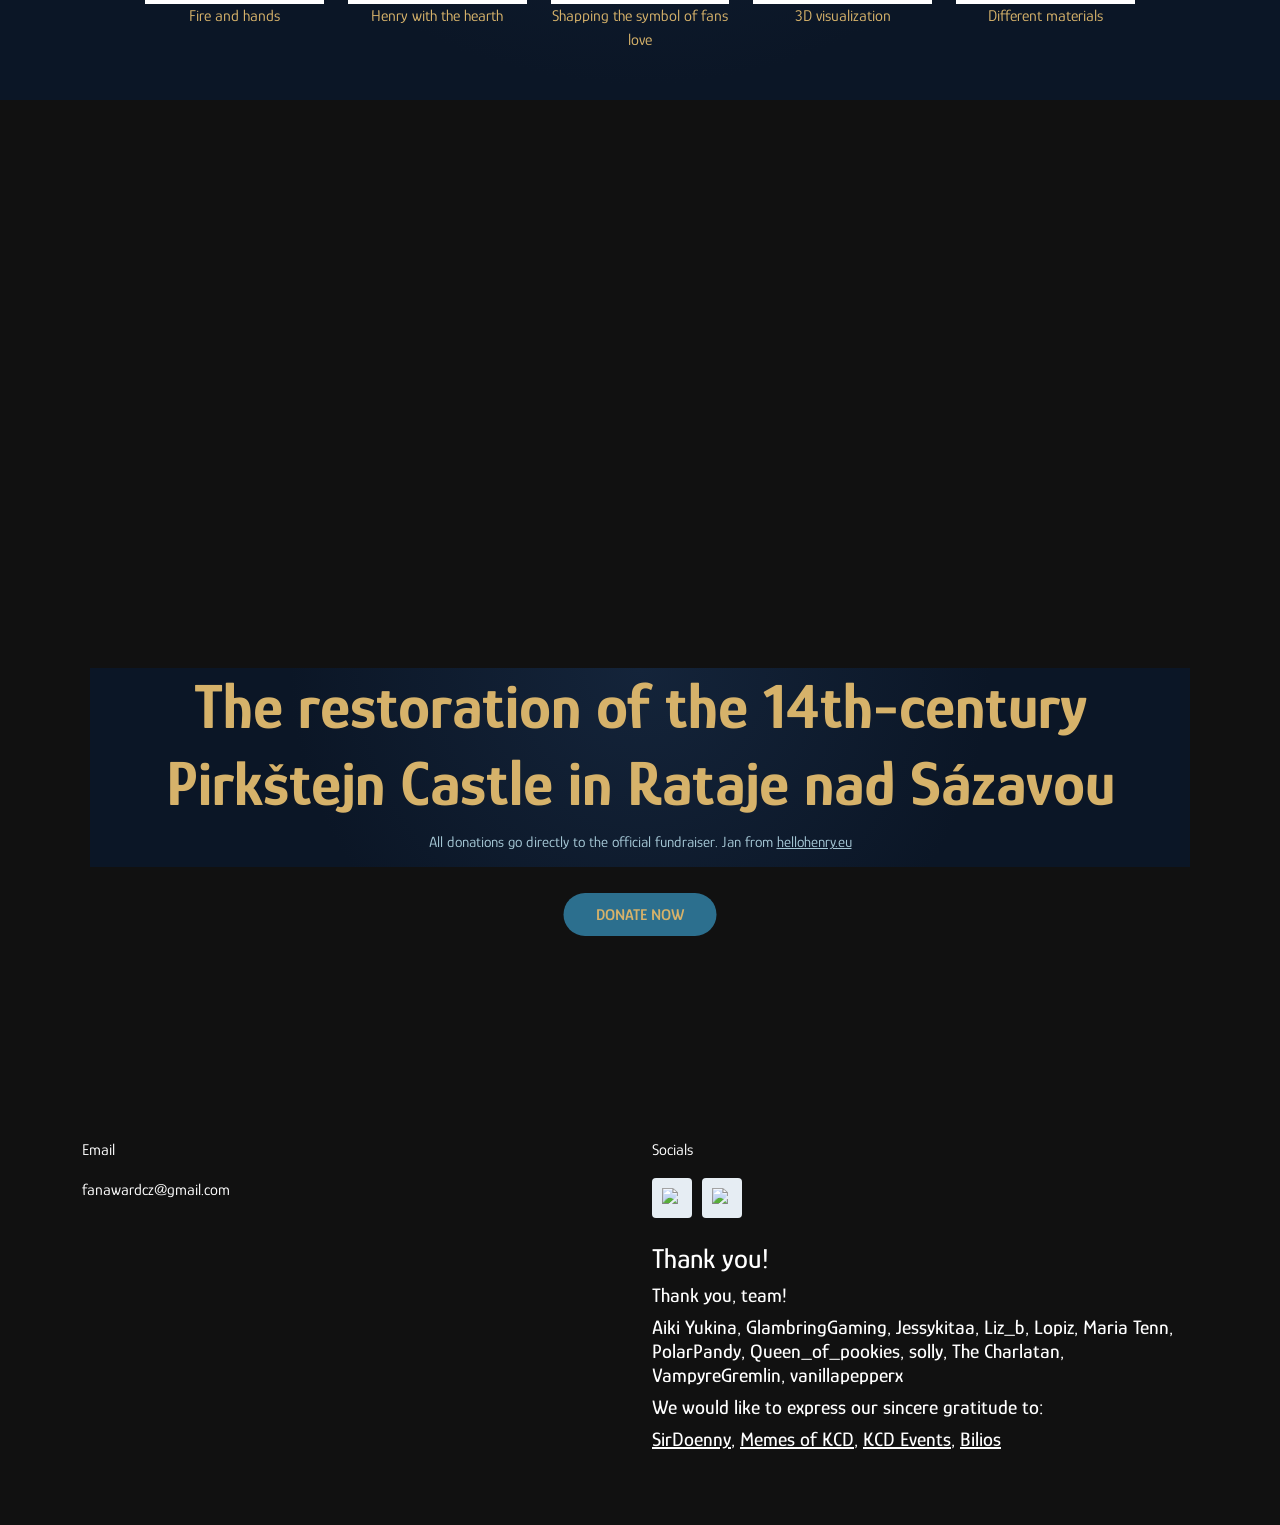
==== commit 54b26429: "updated" ====
--- a/index.html
+++ b/index.html
@@ -342,19 +342,22 @@
         <p  data-i18n="f-socials"></p>
 
         <div class="socials">
-          <a href="https://instagram.com/" target="_blank" aria-label="Instagram">
+          <a href="https://www.instagram.com/fanawardcz/" target="_blank" aria-label="Instagram">
             <img src="icons/instagram.svg" alt="Instagram">
           </a>
-          <a href="https://x.com/" target="_blank" aria-label="X">
+          <a href="https://x.com/fanawardcz" target="_blank" aria-label="X">
             <img src="icons/x.svg" alt="X">
           </a>
         </div>
 
         <h3 class="mt-4" data-i18n="f-team-title"></h3>
-        <h5 class="small" data-i18n="f-team-text"></h5>
-		<h5 class="small" data-i18n="f-team-list1"></h5>
-		<h5 class="small" data-i18n="f-team-list2-title"></h5>
-		<h5 class="small" data-i18n="f-team-list2"></h5>
+        <h5 class="" data-i18n="f-team-text"></h5>
+		<h5 class="" data-i18n="f-team-list1"></h5>
+		<h5 class="" data-i18n="f-team-list2-title"></h5>
+		<h5 style="display:inline;"><a style="color:white;" href="https://x.com/sir_doenny" target="_blank" aria-label="SirDoenny">SirDoenny</a>, </h5>
+		<h5 style="display:inline;"><a style="color:white;" href="https://www.instagram.com/memes_of_kcd/" target="_blank" aria-label="Memes">Memes of KCD</a>, </h5>
+		<h5 style="display:inline;"><a style="color:white;" href="https://x.com/kcdevents" target="_blank" aria-label="Events">KCD Events</a>, </h5>
+		<h5 style="display:inline;"><a style="color:white;" href="https://x.com/Bilios172" target="_blank" aria-label="bilios">Bilios</a></h5>
       </div>
 
     </div>
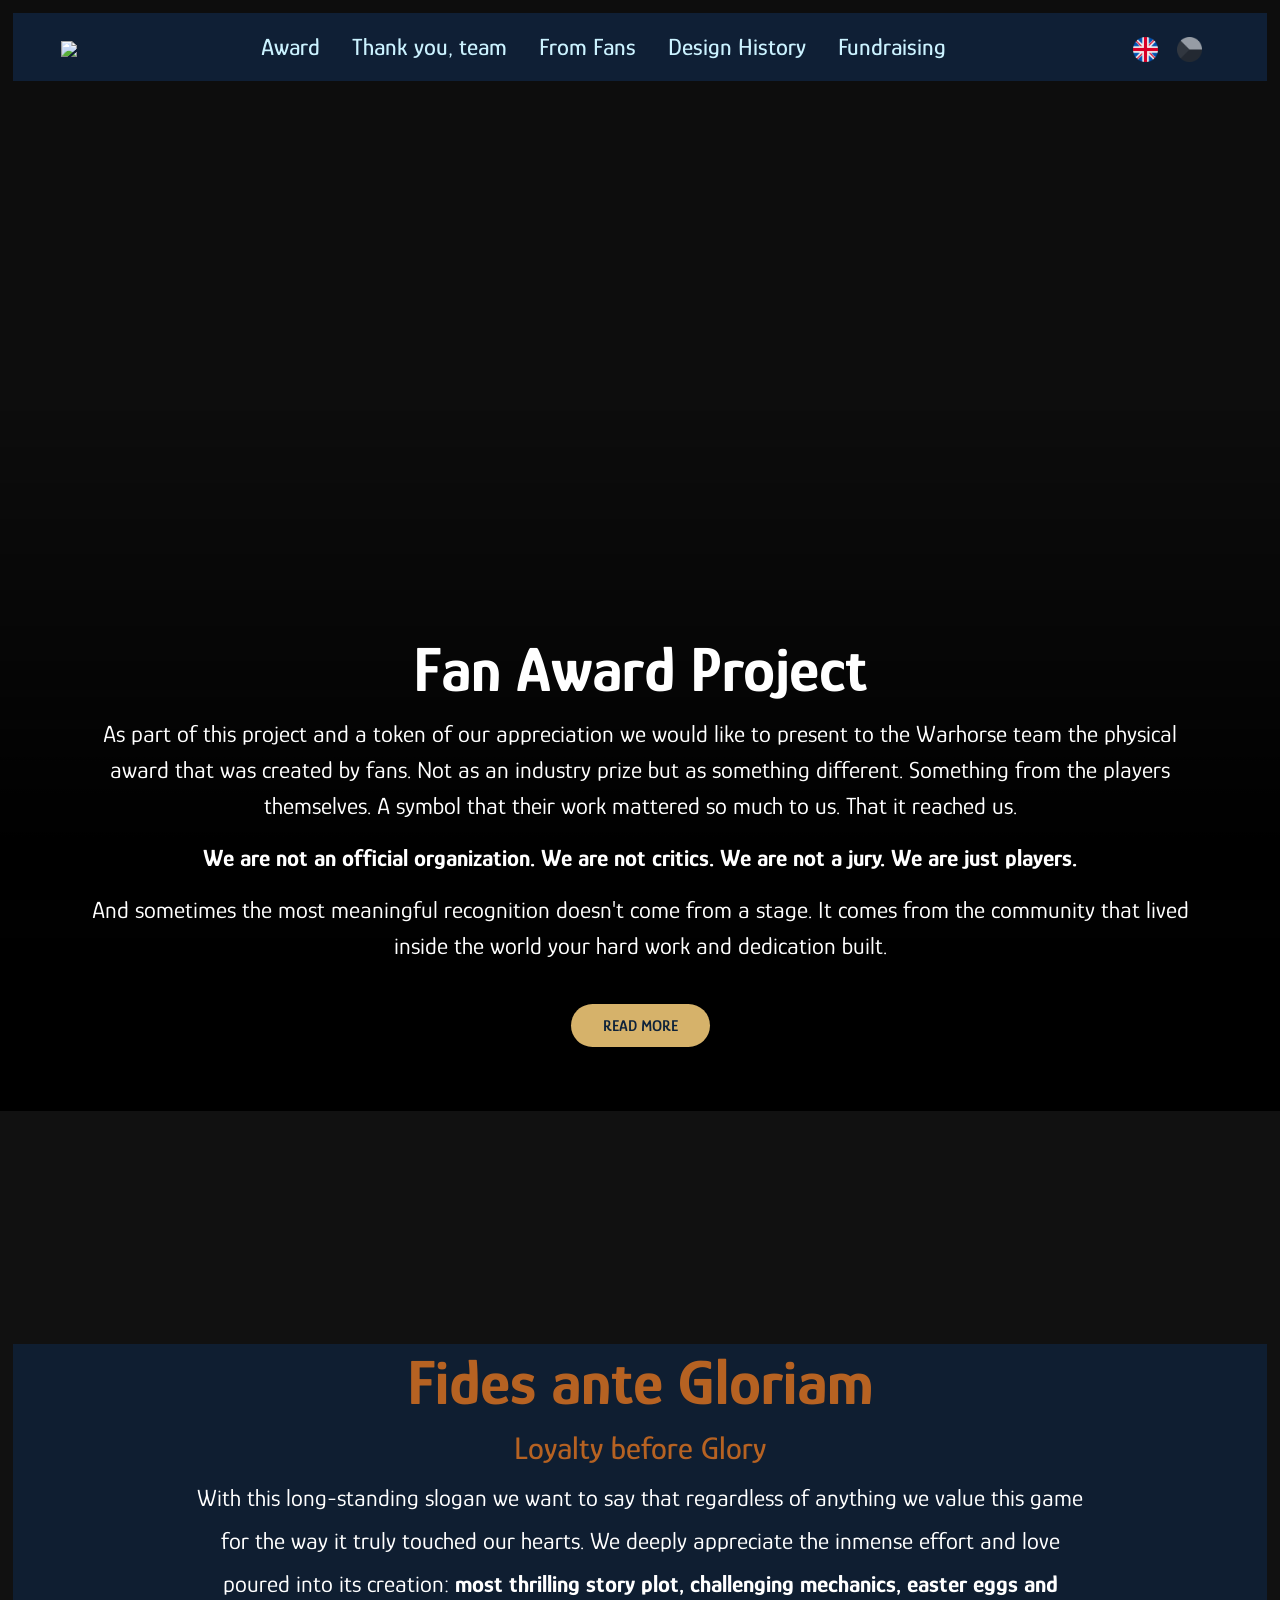
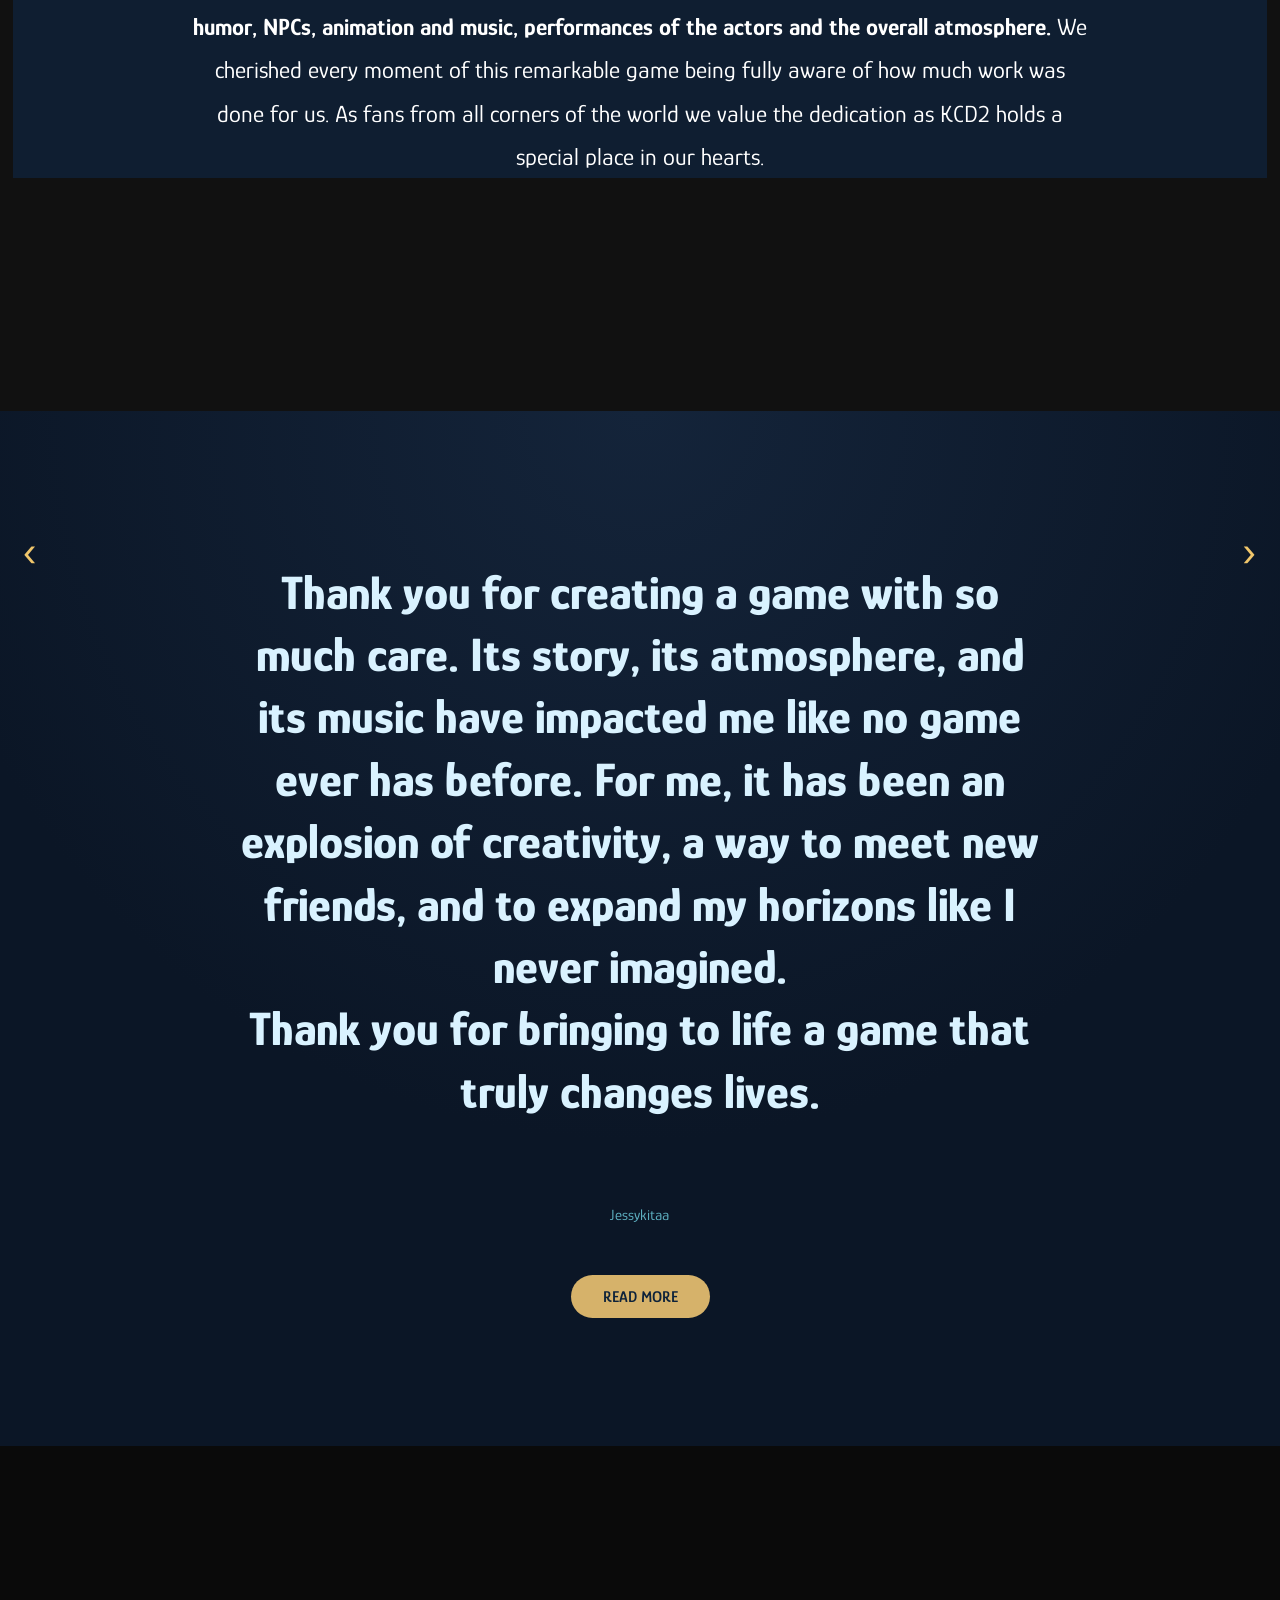
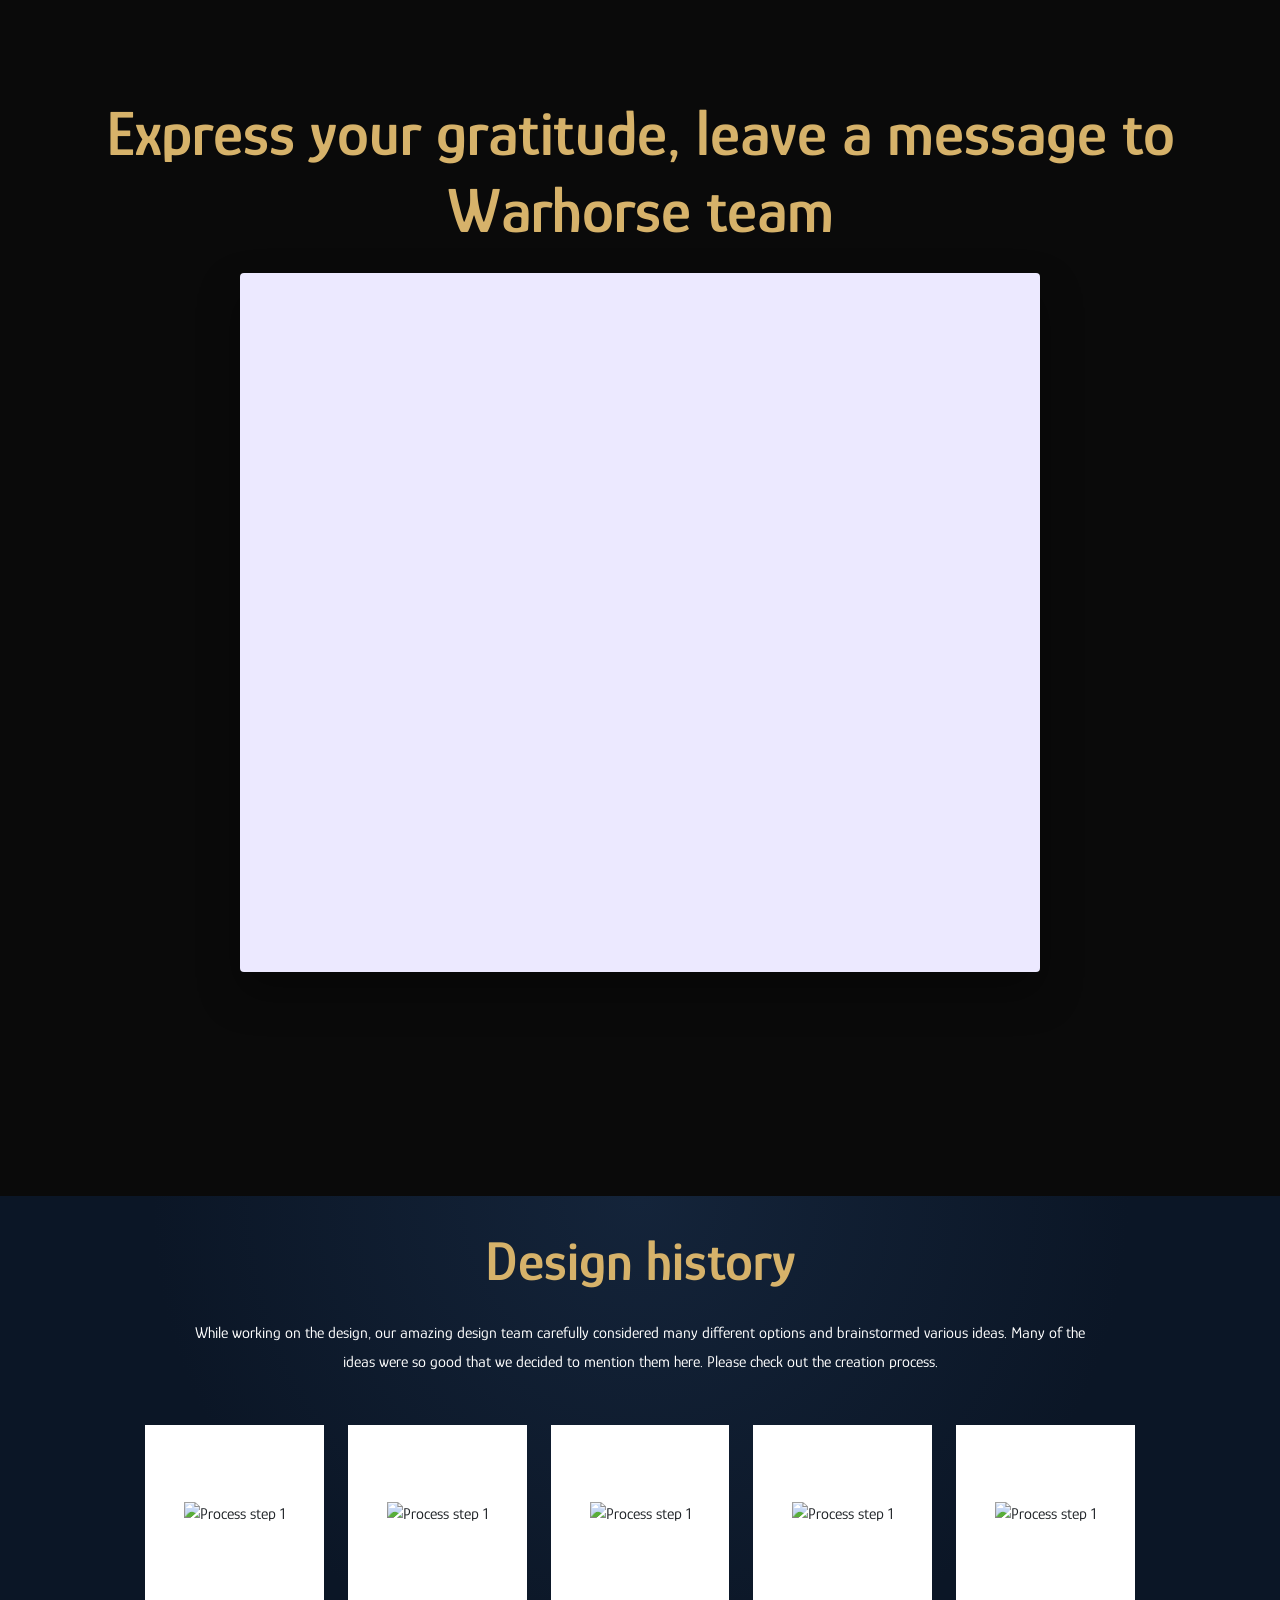
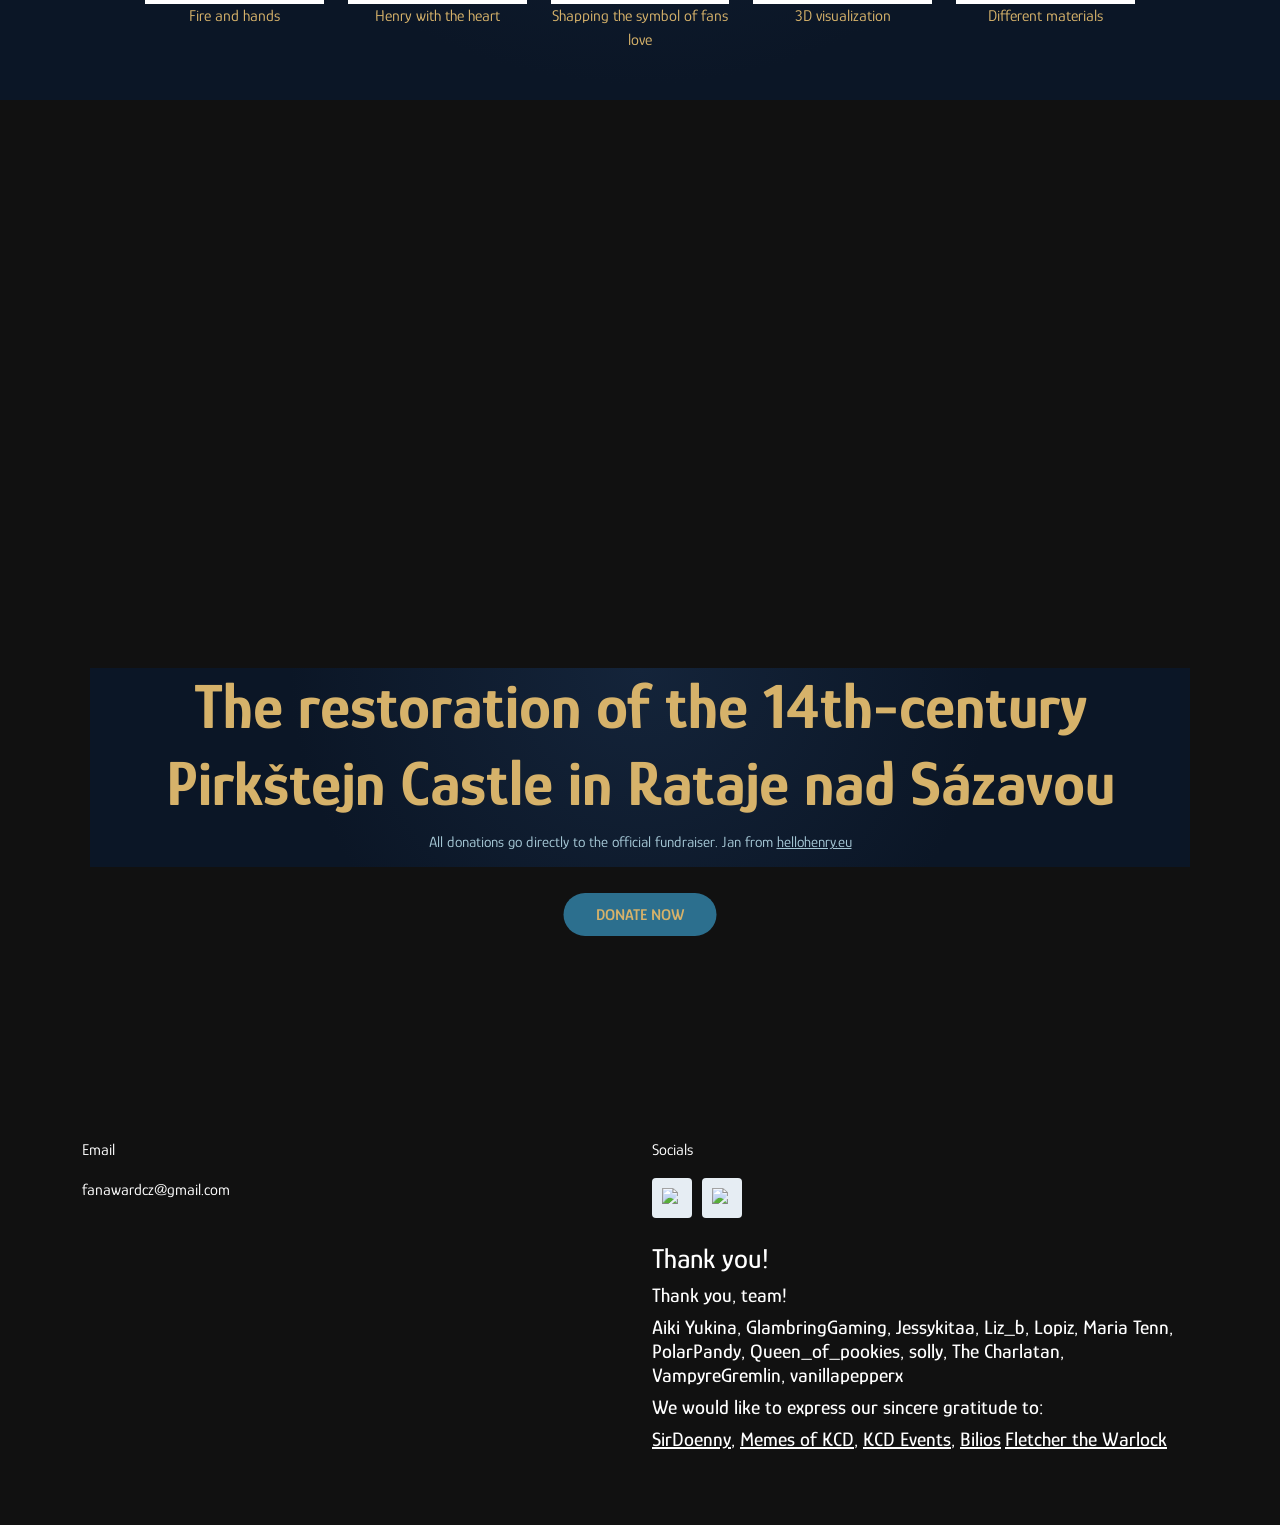
==== commit 27d7f952: "fletcher" ====
--- a/index.html
+++ b/index.html
@@ -358,6 +358,7 @@
 		<h5 style="display:inline;"><a style="color:white;" href="https://www.instagram.com/memes_of_kcd/" target="_blank" aria-label="Memes">Memes of KCD</a>, </h5>
 		<h5 style="display:inline;"><a style="color:white;" href="https://x.com/kcdevents" target="_blank" aria-label="Events">KCD Events</a>, </h5>
 		<h5 style="display:inline;"><a style="color:white;" href="https://x.com/Bilios172" target="_blank" aria-label="bilios">Bilios</a></h5>
+		<h5 style="display:inline;"><a style="color:white;" href="https://x.com/GundamPilot01" target="_blank" aria-label="fletcher">Fletcher the Warlock</a></h5>
       </div>
 
     </div>
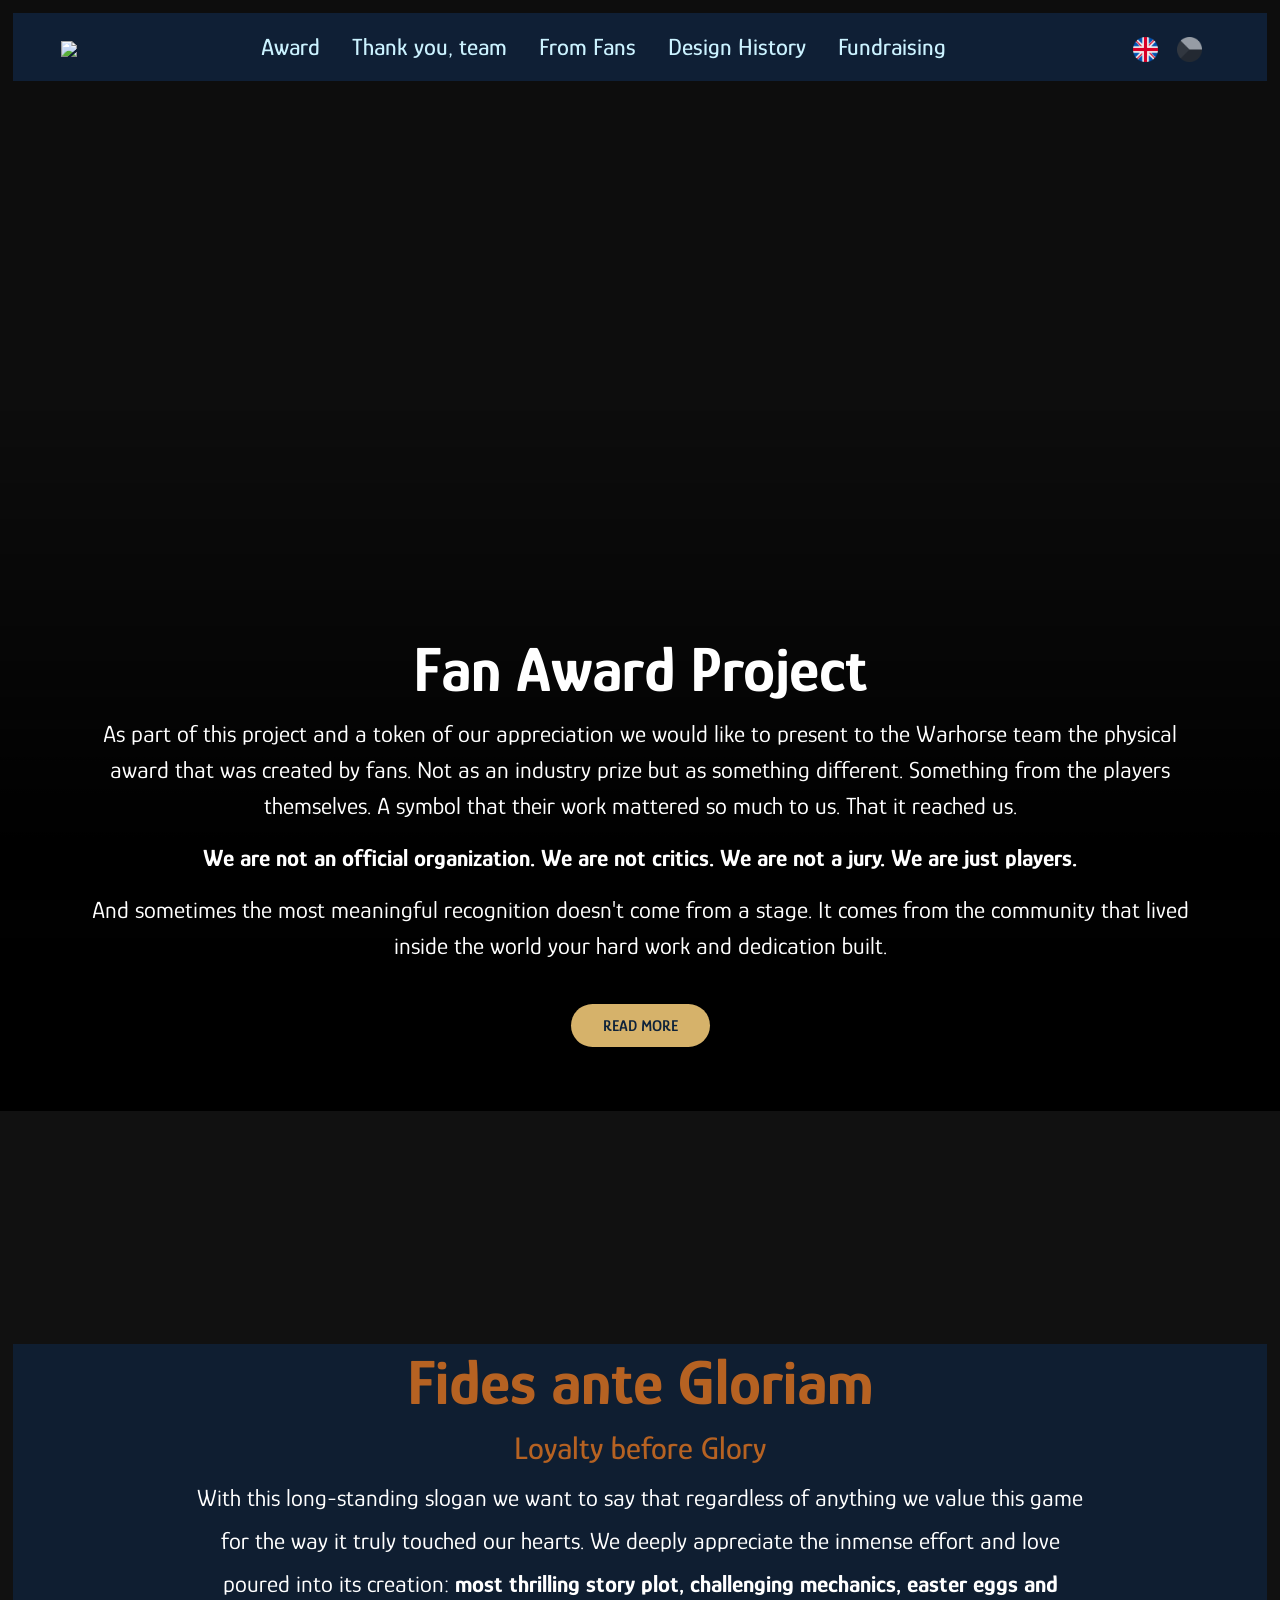
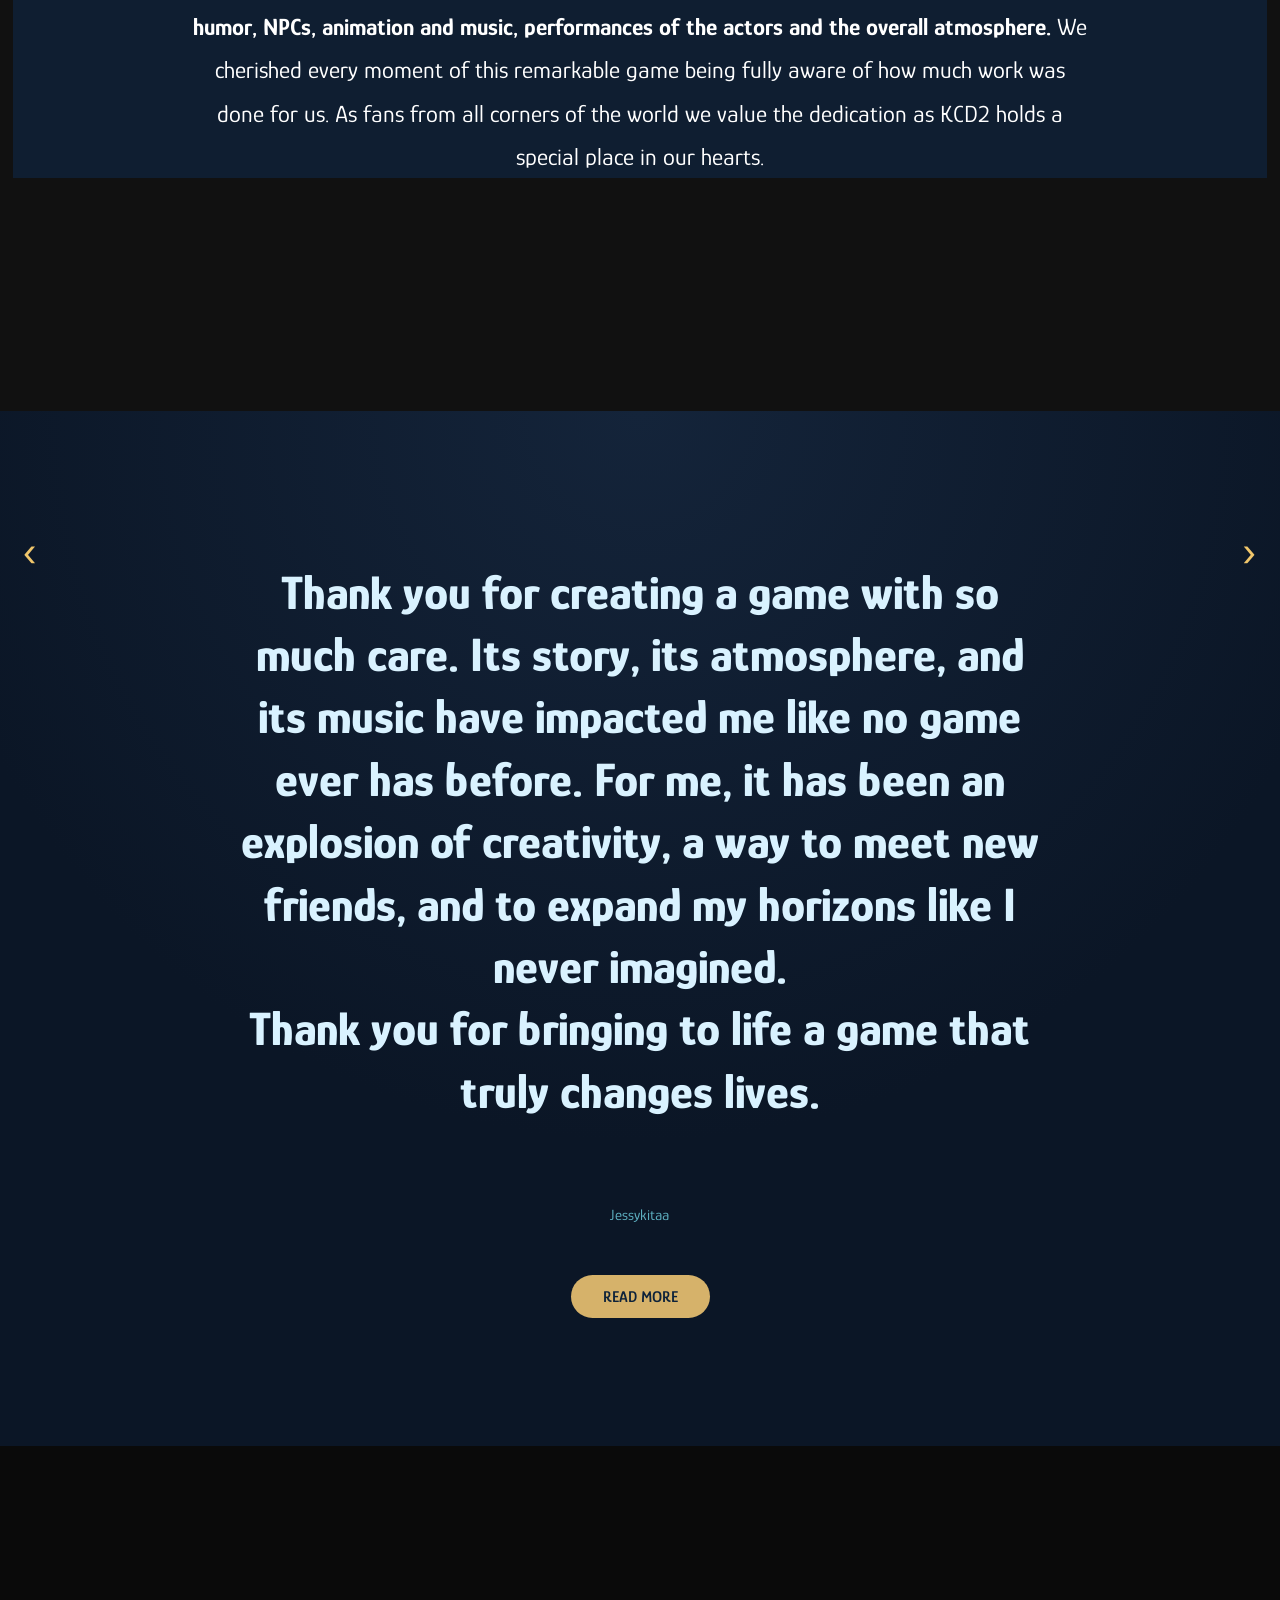
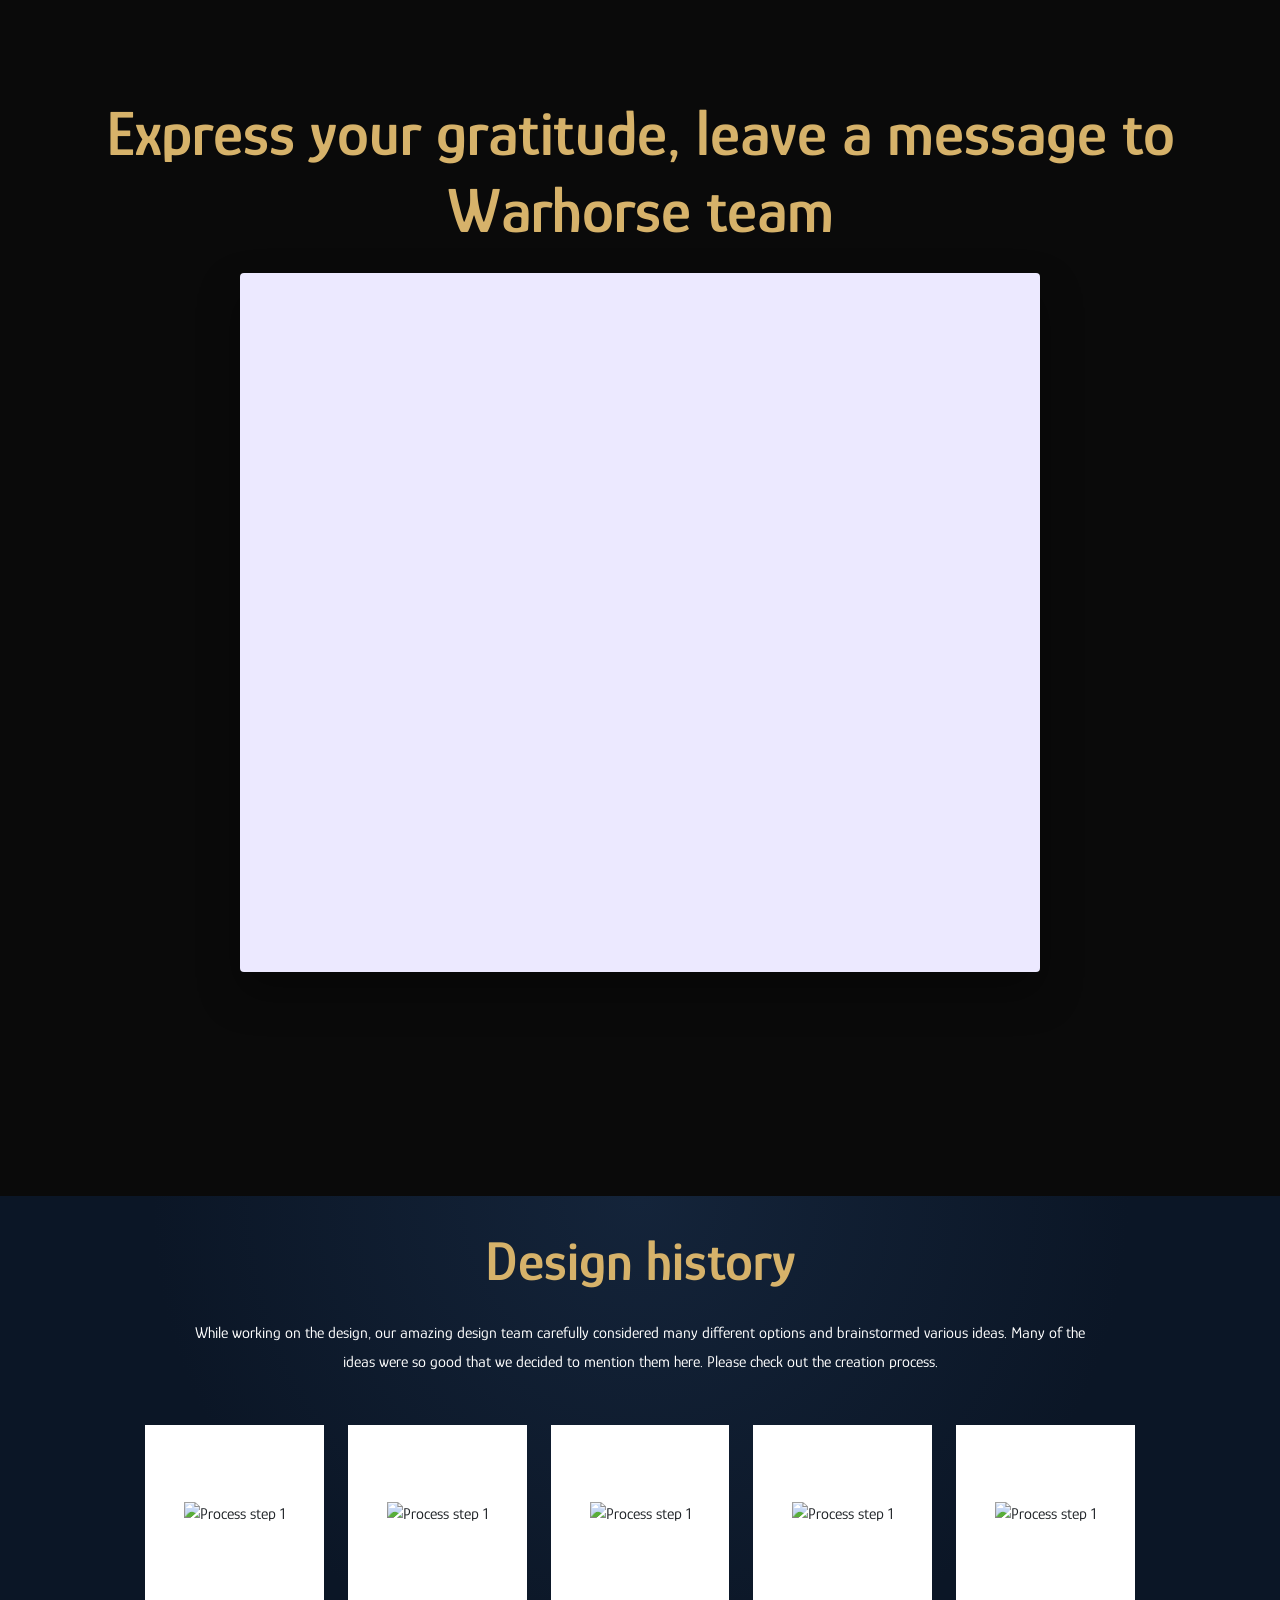
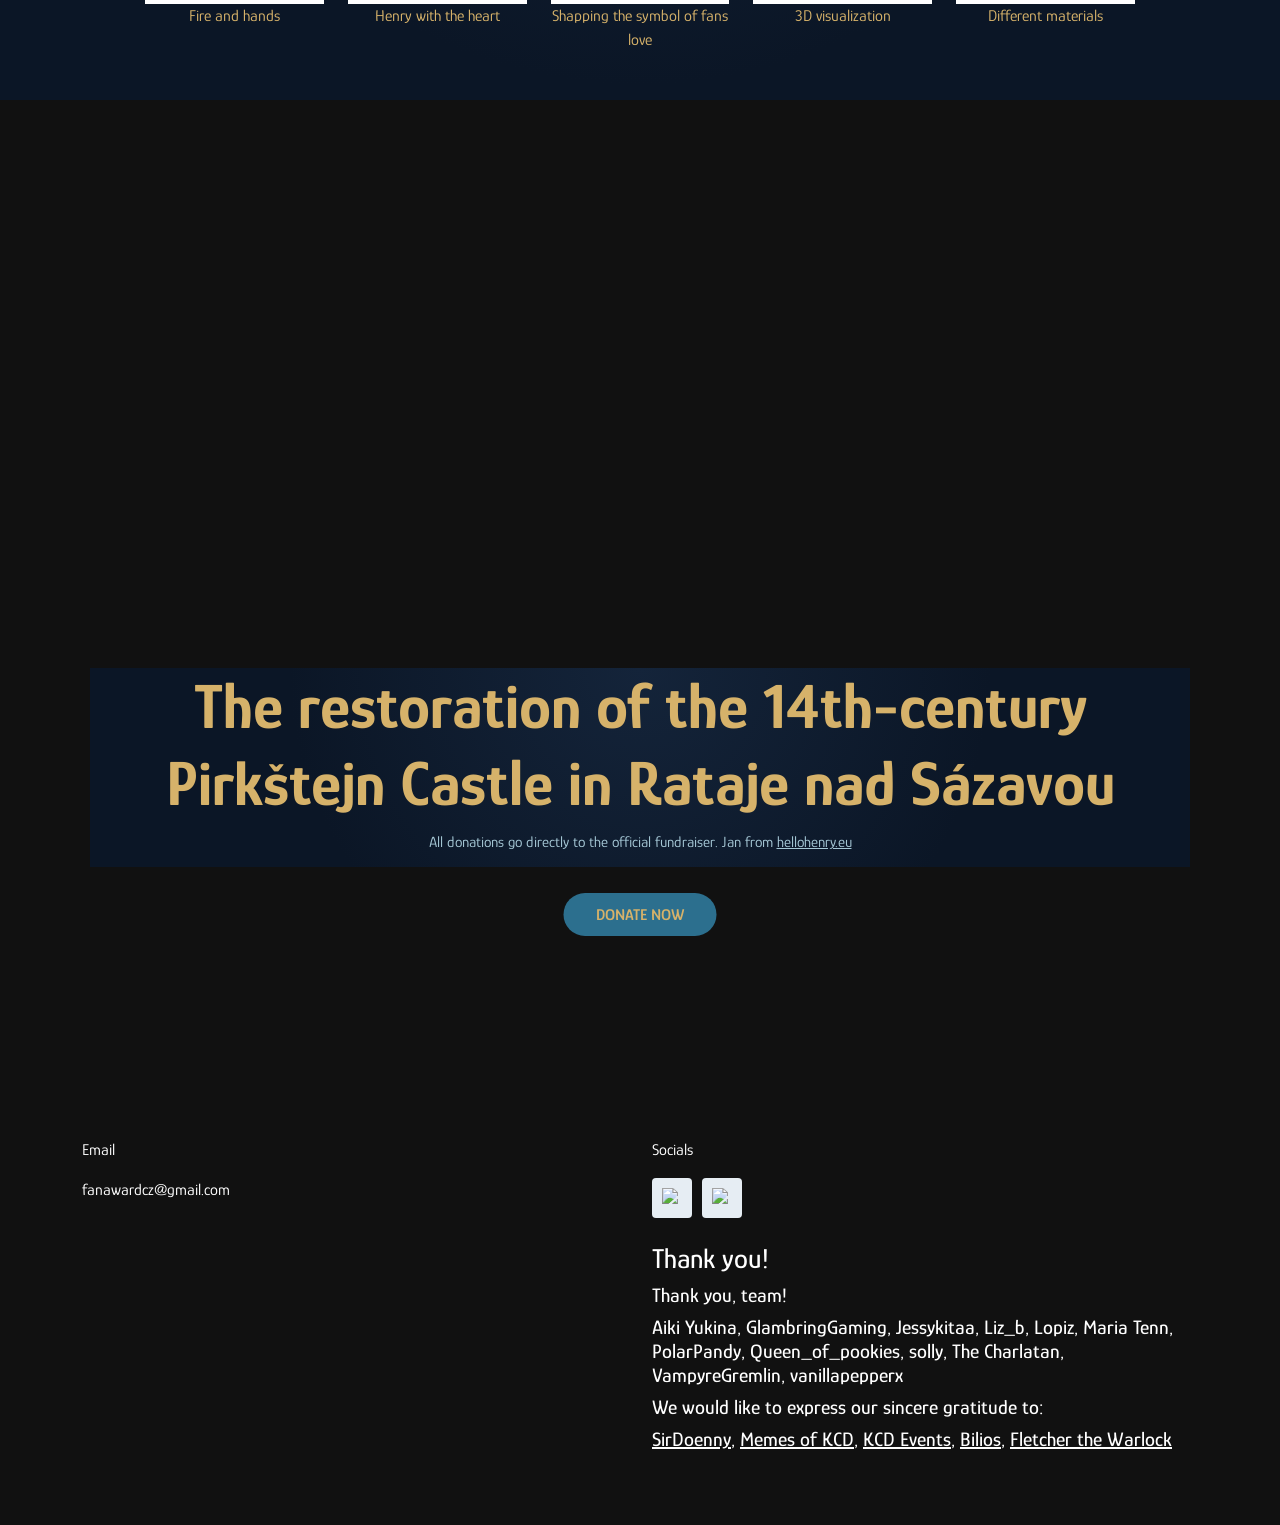
==== commit 56b50859: "LA COMA" ====
--- a/index.html
+++ b/index.html
@@ -357,7 +357,7 @@
 		<h5 style="display:inline;"><a style="color:white;" href="https://x.com/sir_doenny" target="_blank" aria-label="SirDoenny">SirDoenny</a>, </h5>
 		<h5 style="display:inline;"><a style="color:white;" href="https://www.instagram.com/memes_of_kcd/" target="_blank" aria-label="Memes">Memes of KCD</a>, </h5>
 		<h5 style="display:inline;"><a style="color:white;" href="https://x.com/kcdevents" target="_blank" aria-label="Events">KCD Events</a>, </h5>
-		<h5 style="display:inline;"><a style="color:white;" href="https://x.com/Bilios172" target="_blank" aria-label="bilios">Bilios</a></h5>
+		<h5 style="display:inline;"><a style="color:white;" href="https://x.com/Bilios172" target="_blank" aria-label="bilios">Bilios</a>, </h5>
 		<h5 style="display:inline;"><a style="color:white;" href="https://x.com/GundamPilot01" target="_blank" aria-label="fletcher">Fletcher the Warlock</a></h5>
       </div>
 
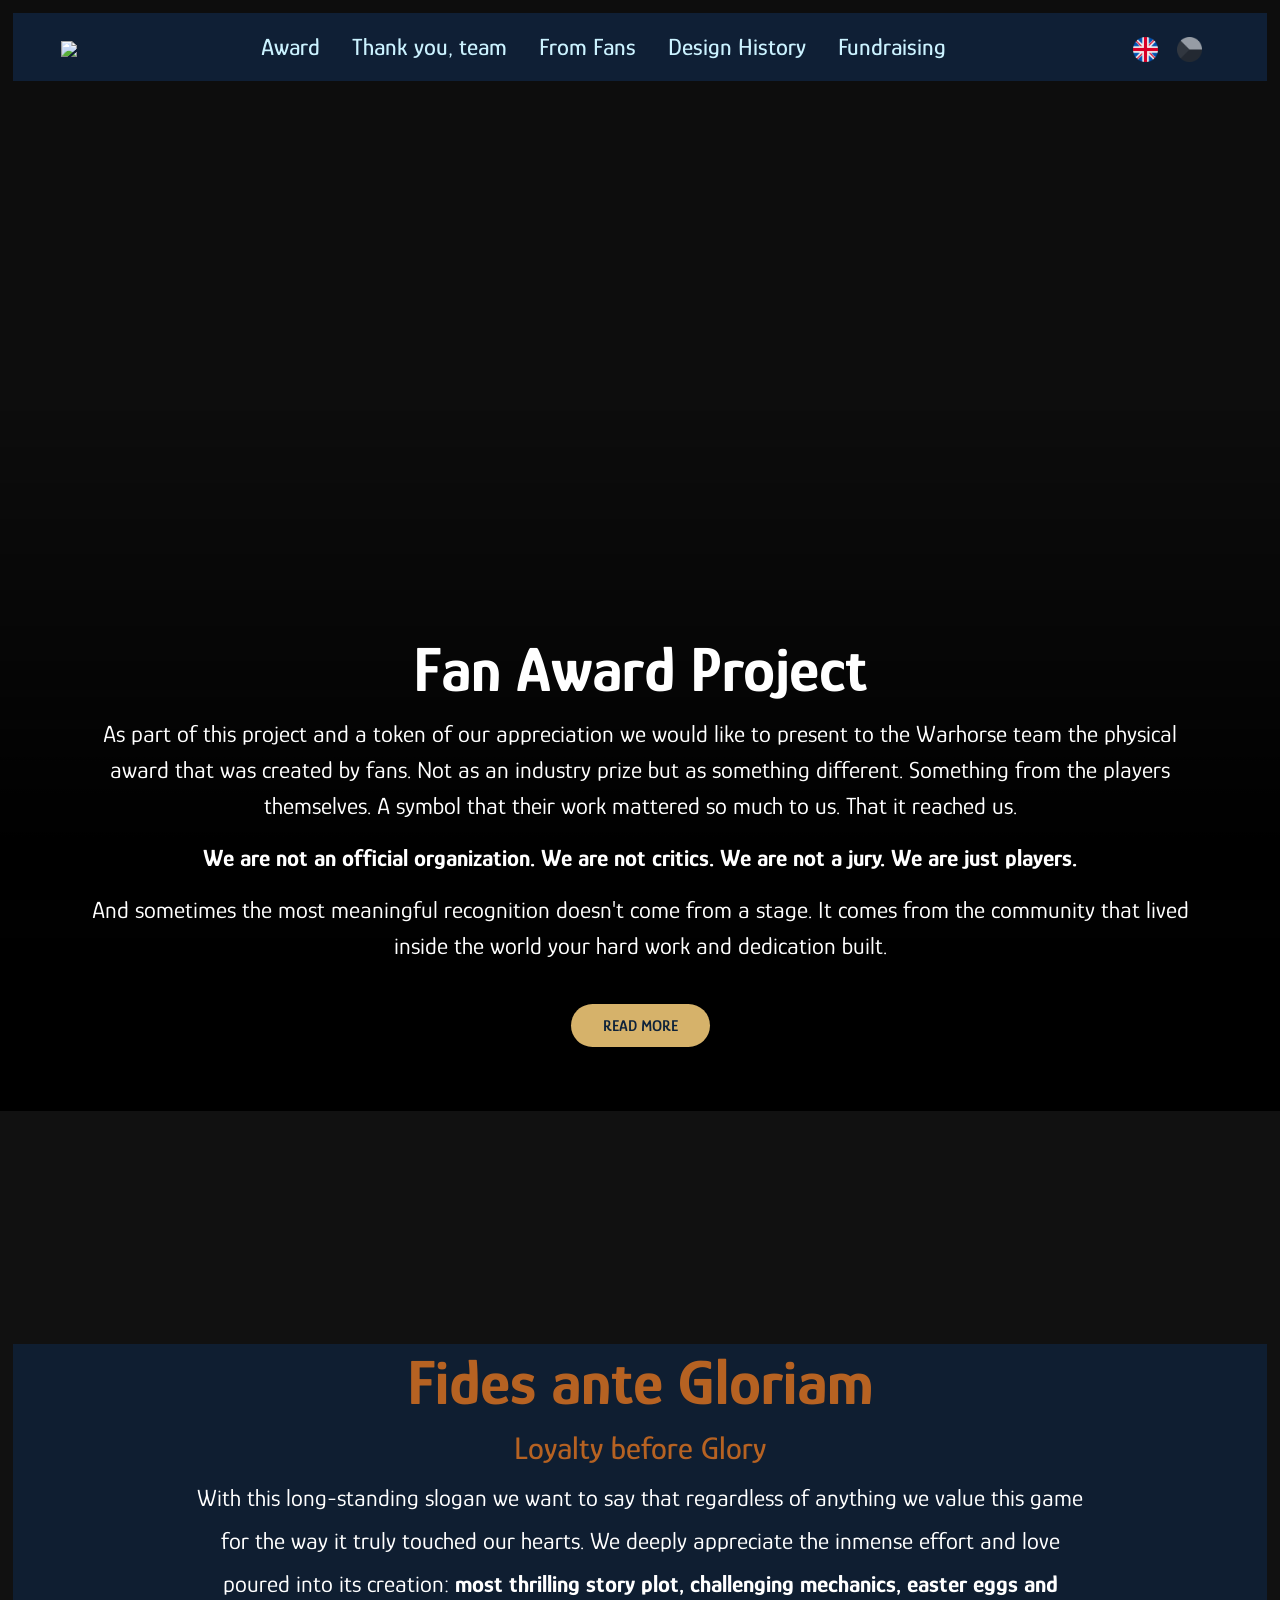
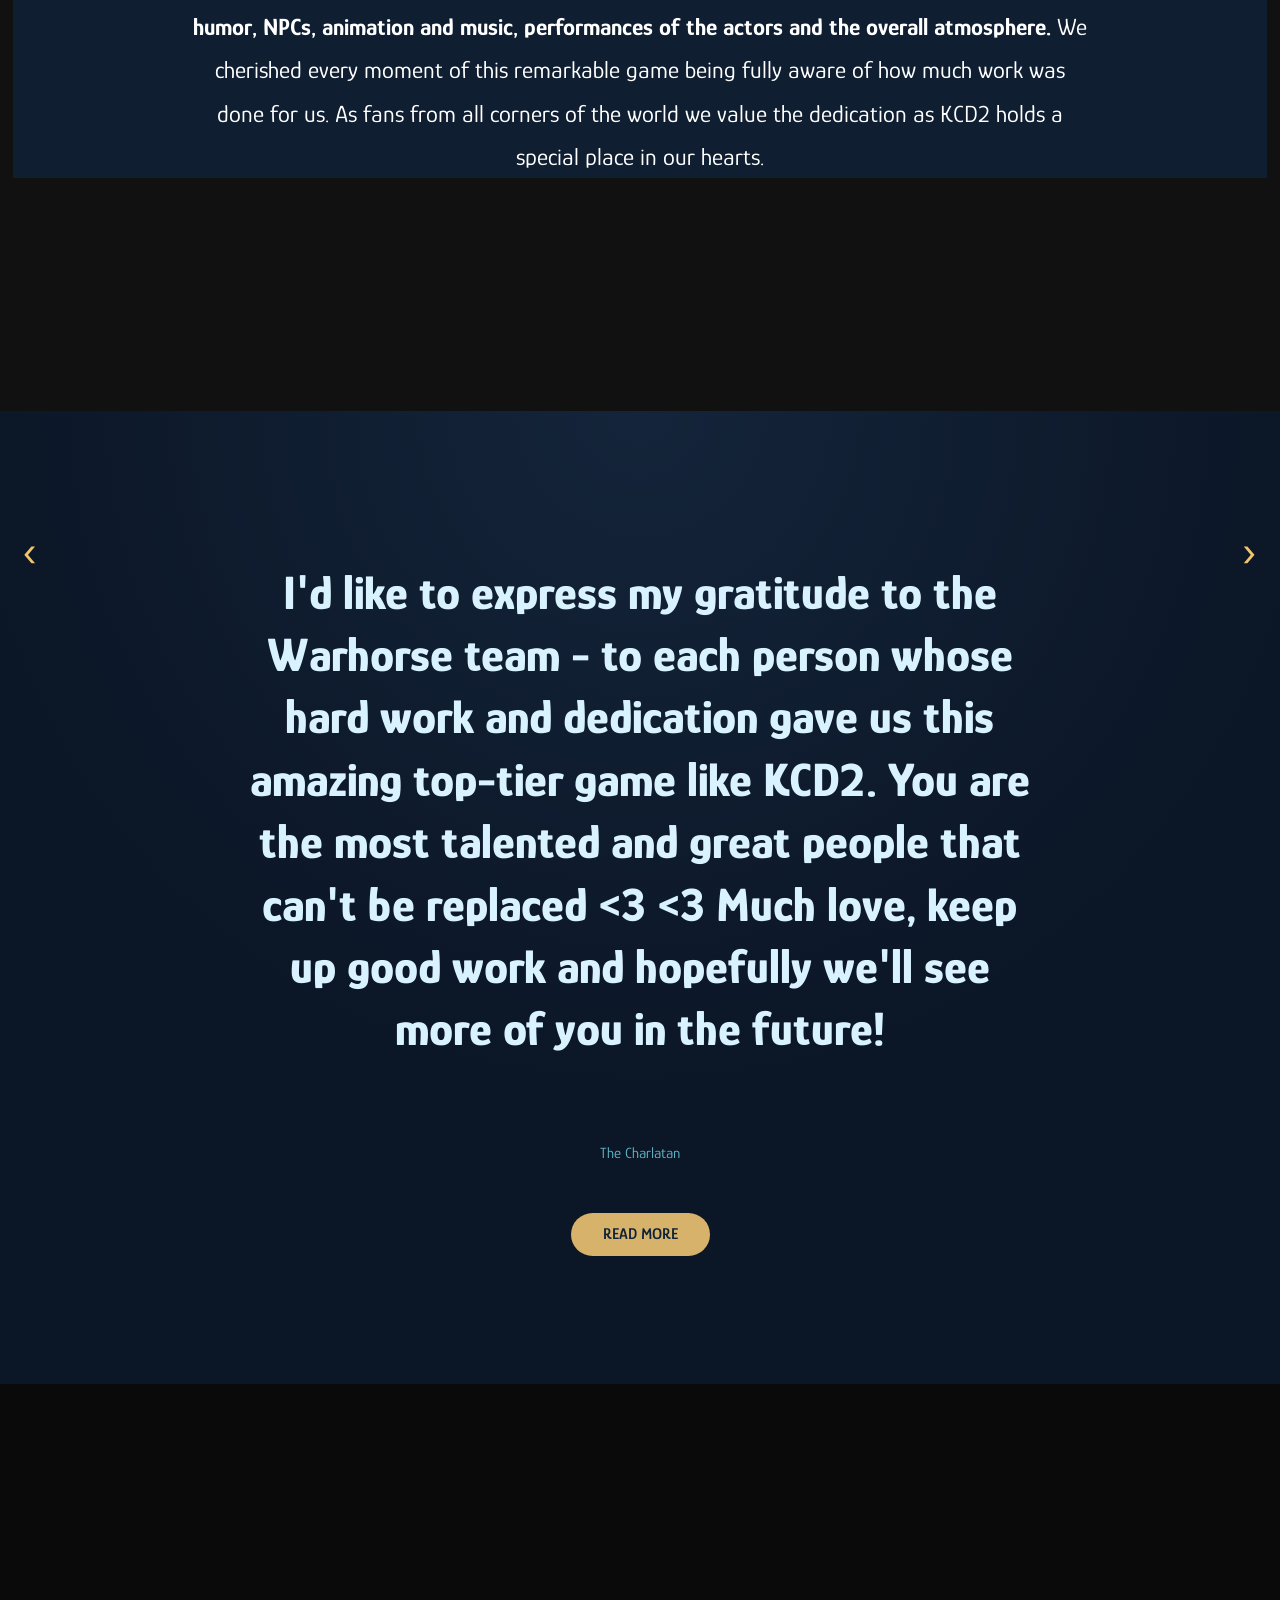
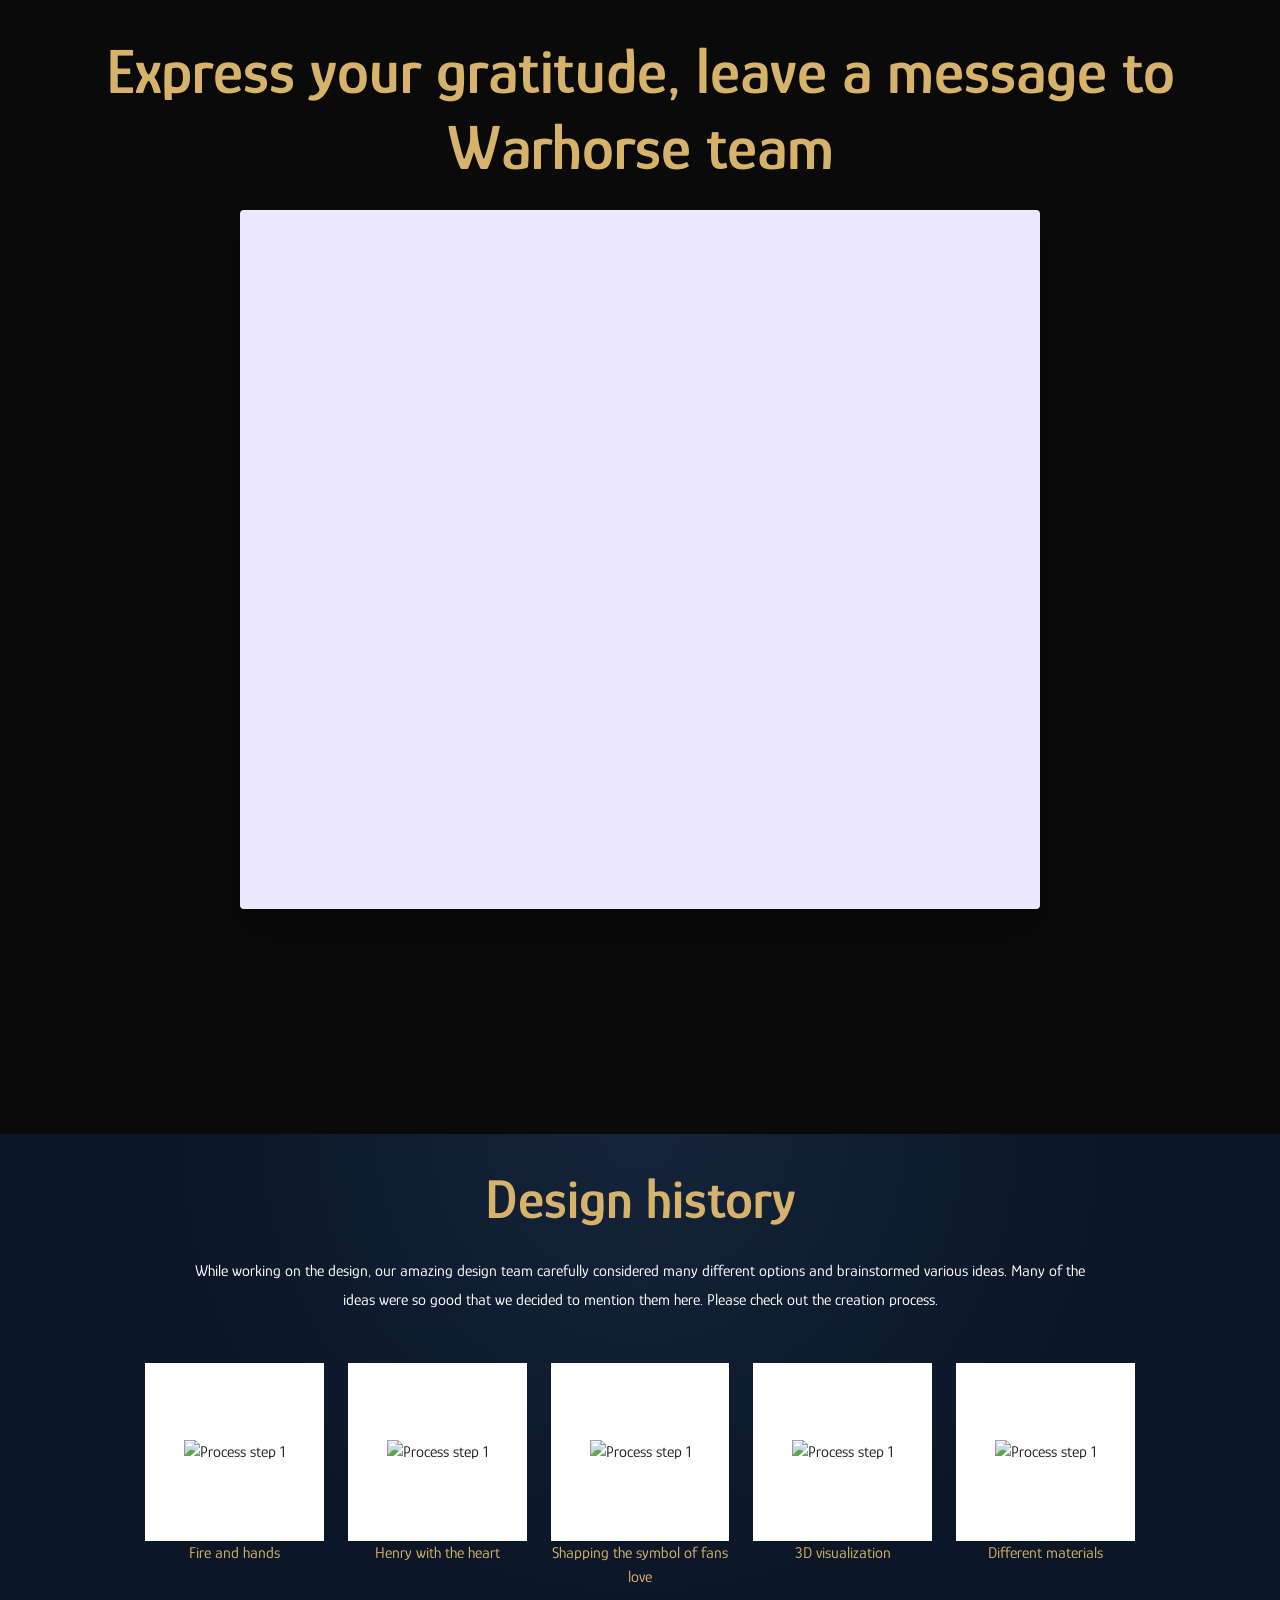
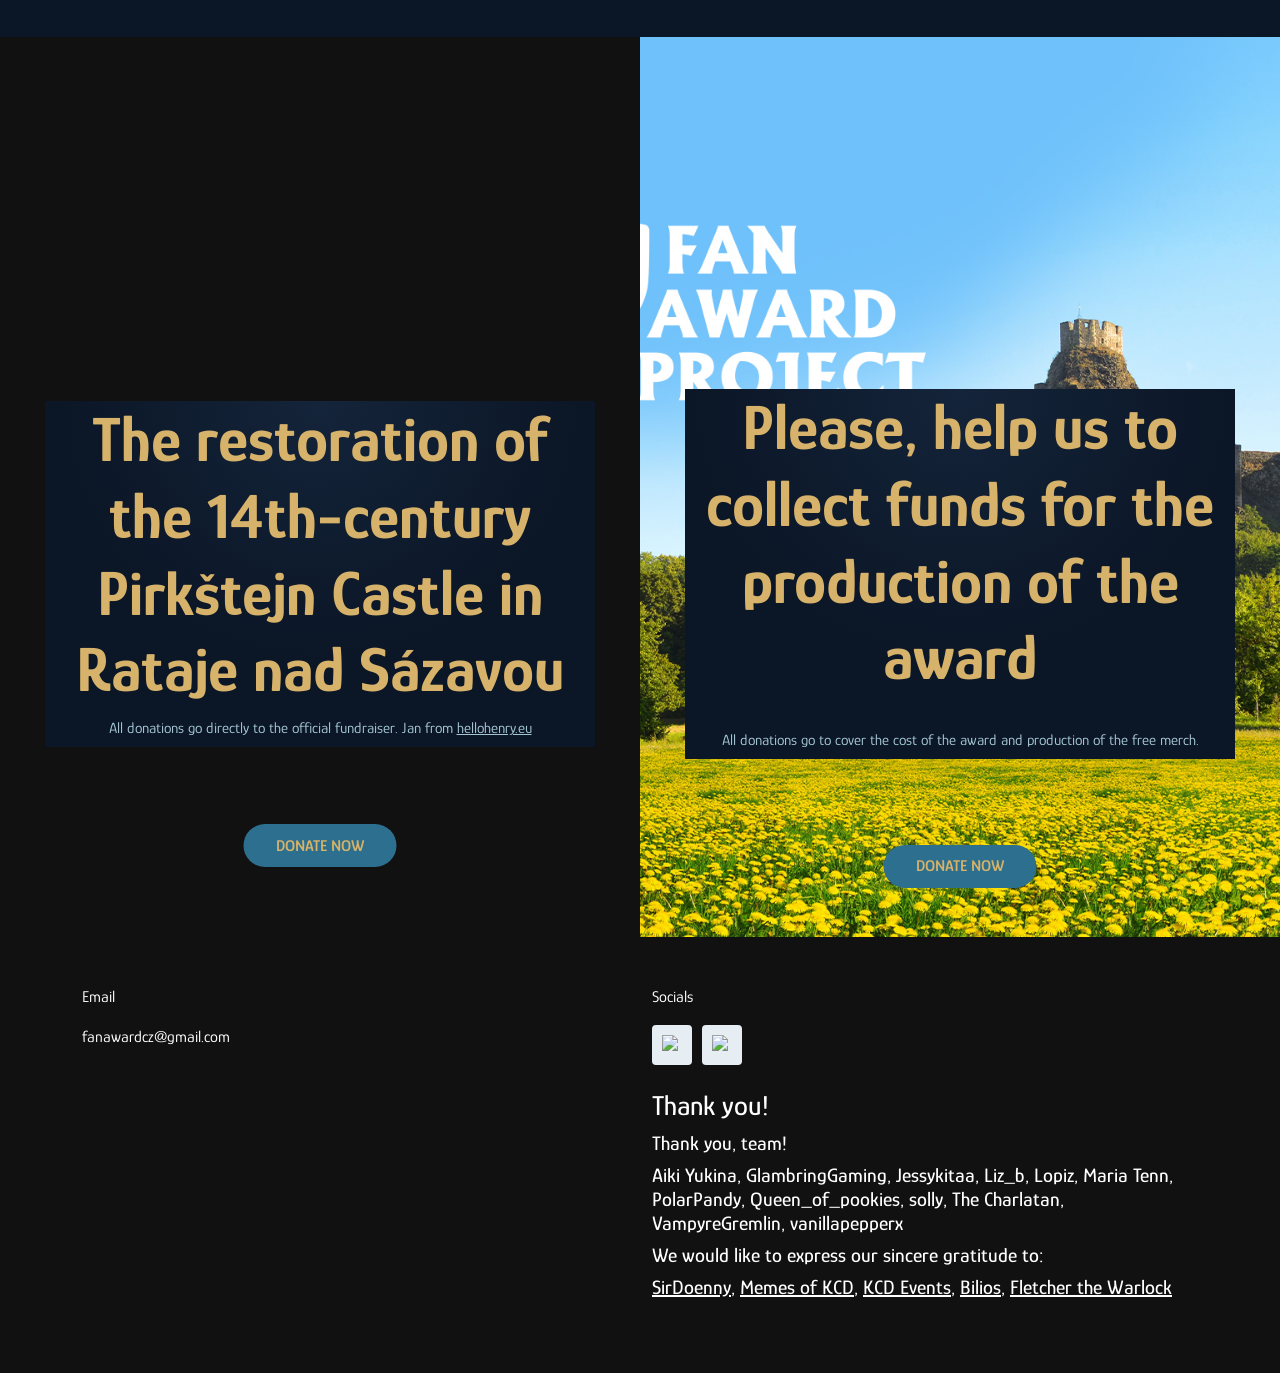
==== commit 6da8e740: "complete" ====
--- a/index.html
+++ b/index.html
@@ -305,21 +305,35 @@
 ======================= -->
 <section id="fundraising" class="fundraising-section">
   <div class="row g-0 h-100 ">
-    <div class="col-md-12 fundraising-left d-flex align-items-center">
+    <div class="col-md-6 fundraising-left d-flex align-items-center">
       <div class="container-fluid text-center position-relative container-donate">
         <h1 class="display-3 fw-bold secondary" data-i18n="s4-title"></h1>
         <p class="subtitle primary-light" data-i18n="s4-subtitle"></p>
 		<p class="subtitle primary-light"> <a href="https://hellohenry.eu/">hellohenry.eu</a></p>
 
-<a 
-  href="https://www.reddit.com/r/kingdomcome/comments/1qffpsa/thank_you_generous_donors_restoring_a_14th/" 
-  target="_blank"
-  rel="noopener"
-  class="btn btn-blue mt-3 donate-btn secondary"
-  data-i18n="s7-donate">
-</a>
-      </div>
-    </div>
+		<a 
+		  href="https://www.reddit.com/r/kingdomcome/comments/1qffpsa/thank_you_generous_donors_restoring_a_14th/" 
+		  target="_blank"
+		  rel="noopener"
+		  class="btn btn-blue mt-3 donate-btn secondary"
+		  data-i18n="s7-donate">
+		</a>
+			  </div>
+	</div>
+	
+	<div class="col-md-6 fundraising-right d-flex align-items-center">
+      <div class="container-fluid text-center position-relative container-donate">
+			<h1 class="display-3 fw-bold secondary" style="margin-bottom: 2rem;" data-i18n="s4-title-right"></h1>
+			<p class="subtitle primary-light" data-i18n="s4-subtitle-right"></p>
+			<a 
+			  href="https://gofund.me/9a5c53687" 
+			  target="_blank"
+			  rel="noopener"
+			  class="btn btn-blue mt-3 donate-btn secondary"
+			  data-i18n="s7-donate">
+			</a>
+		</div>
+	</div>
 
   </div>
 </section>
--- a/css/styles.css
+++ b/css/styles.css
@@ -303,6 +303,7 @@
     margin-top: 27%;
 	position: relative;
 	padding-bottom: 1%;
+	min-height: 30vh;
 
 }
 
@@ -442,9 +443,8 @@
  FUNDRAISING SECTION
 ======================= */
 .fundraising-section {
-  height: 110vh;
   position: relative; 
-  overflow: hidden;
+  overflow-y: auto;
 }
 
 .fundraising-section .text-warning{
@@ -457,6 +457,21 @@
   left: 0;
   z-index: 10;
 }
+
+@media (max-width: 768px) {
+  .fundraising-right {
+	background: url("../img/henry-movil.PNG") center / cover no-repeat !important;
+  }
+}
+
+.fundraising-right {
+  background: url("../img/henry.PNG") center / cover no-repeat;
+  min-height: 100vh;
+  display: flex;
+  align-items: center;
+  position: relative;
+}
+
 
 .fundraising-left {
   background: url("../img/pirkstein.PNG") center / cover no-repeat;
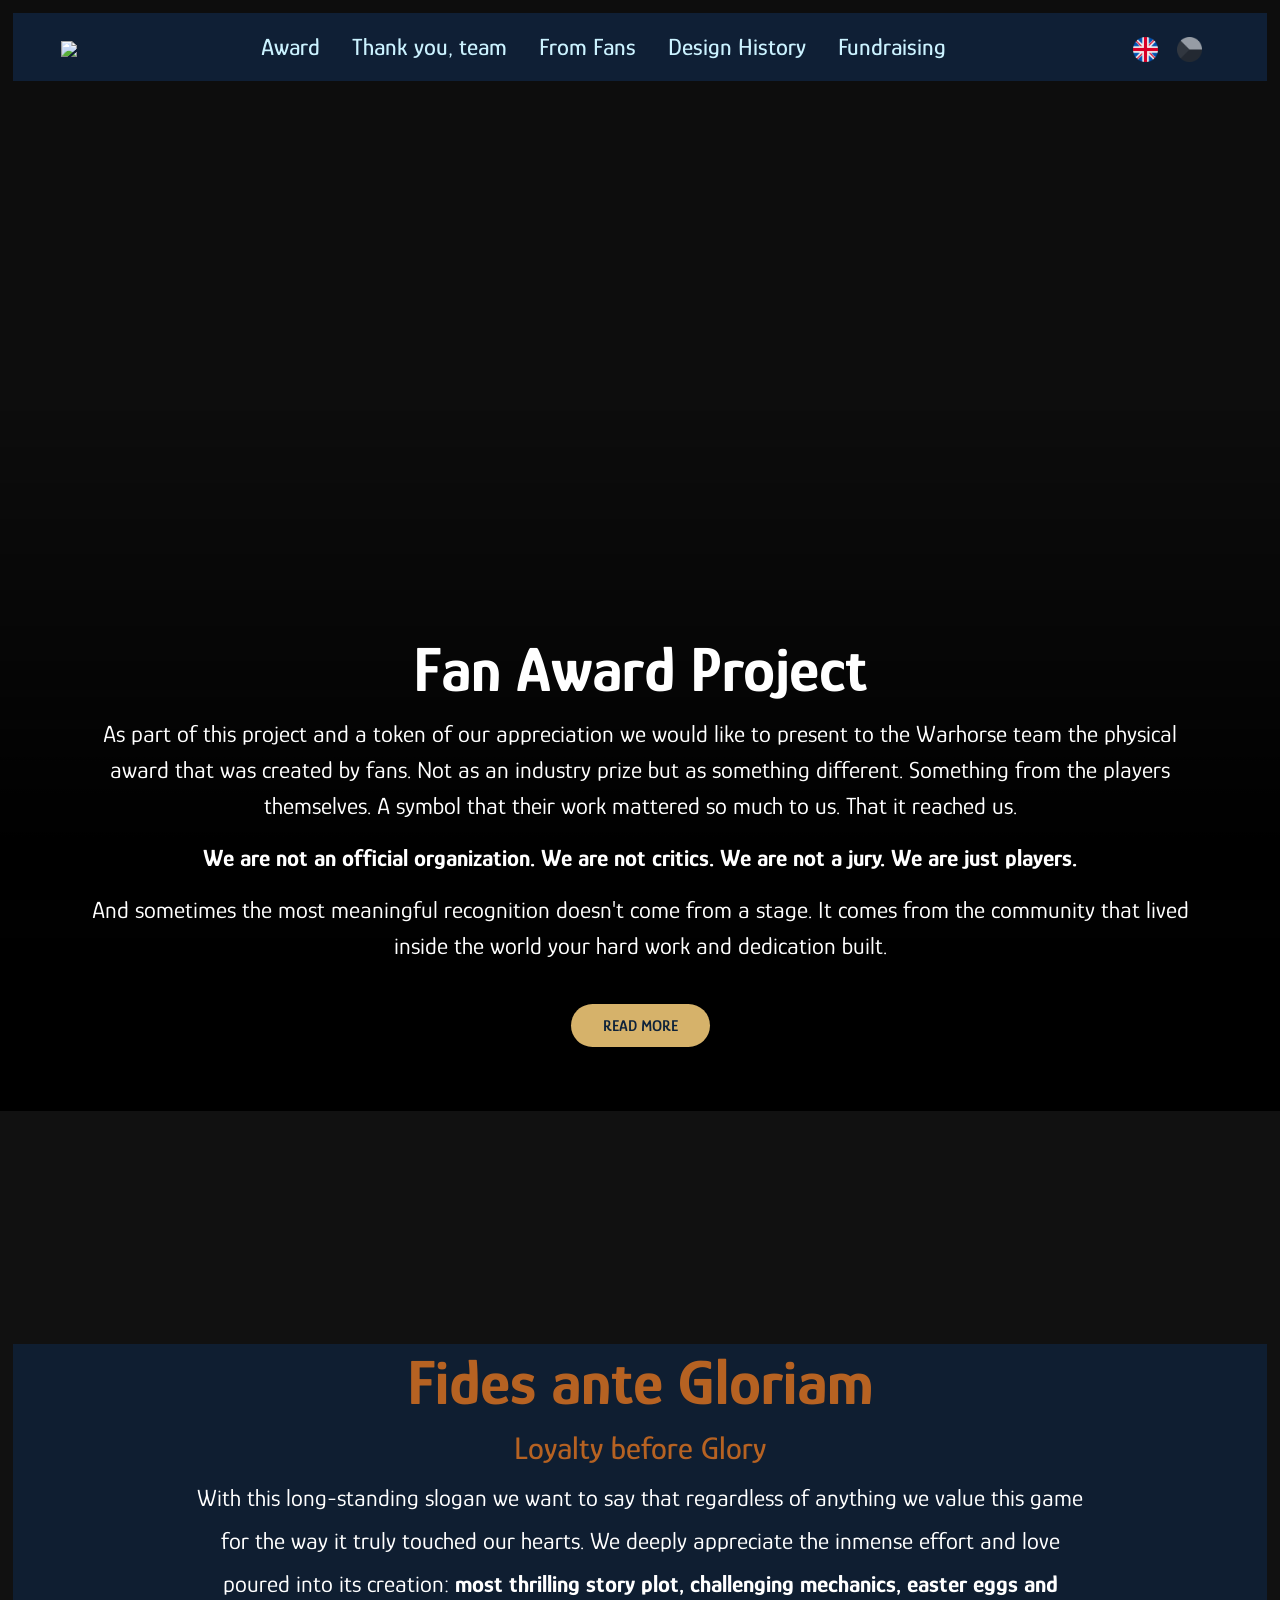
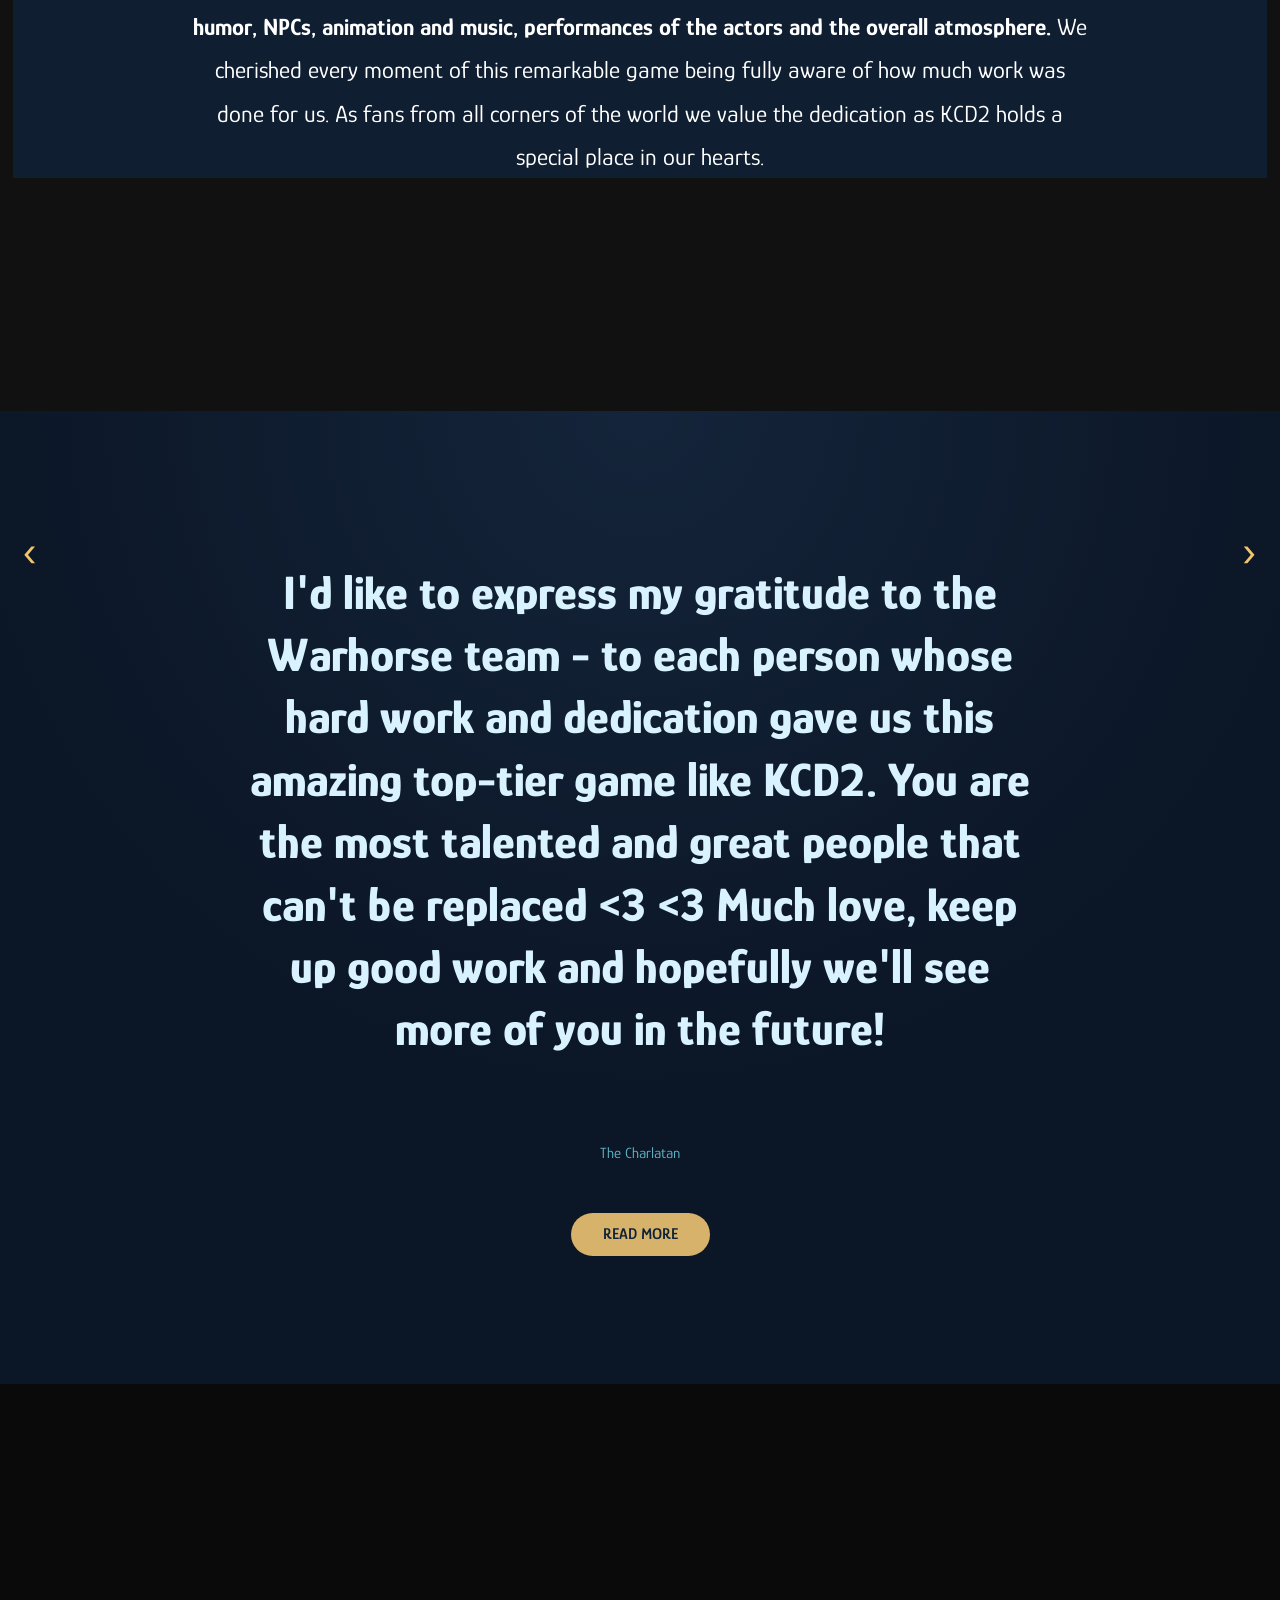
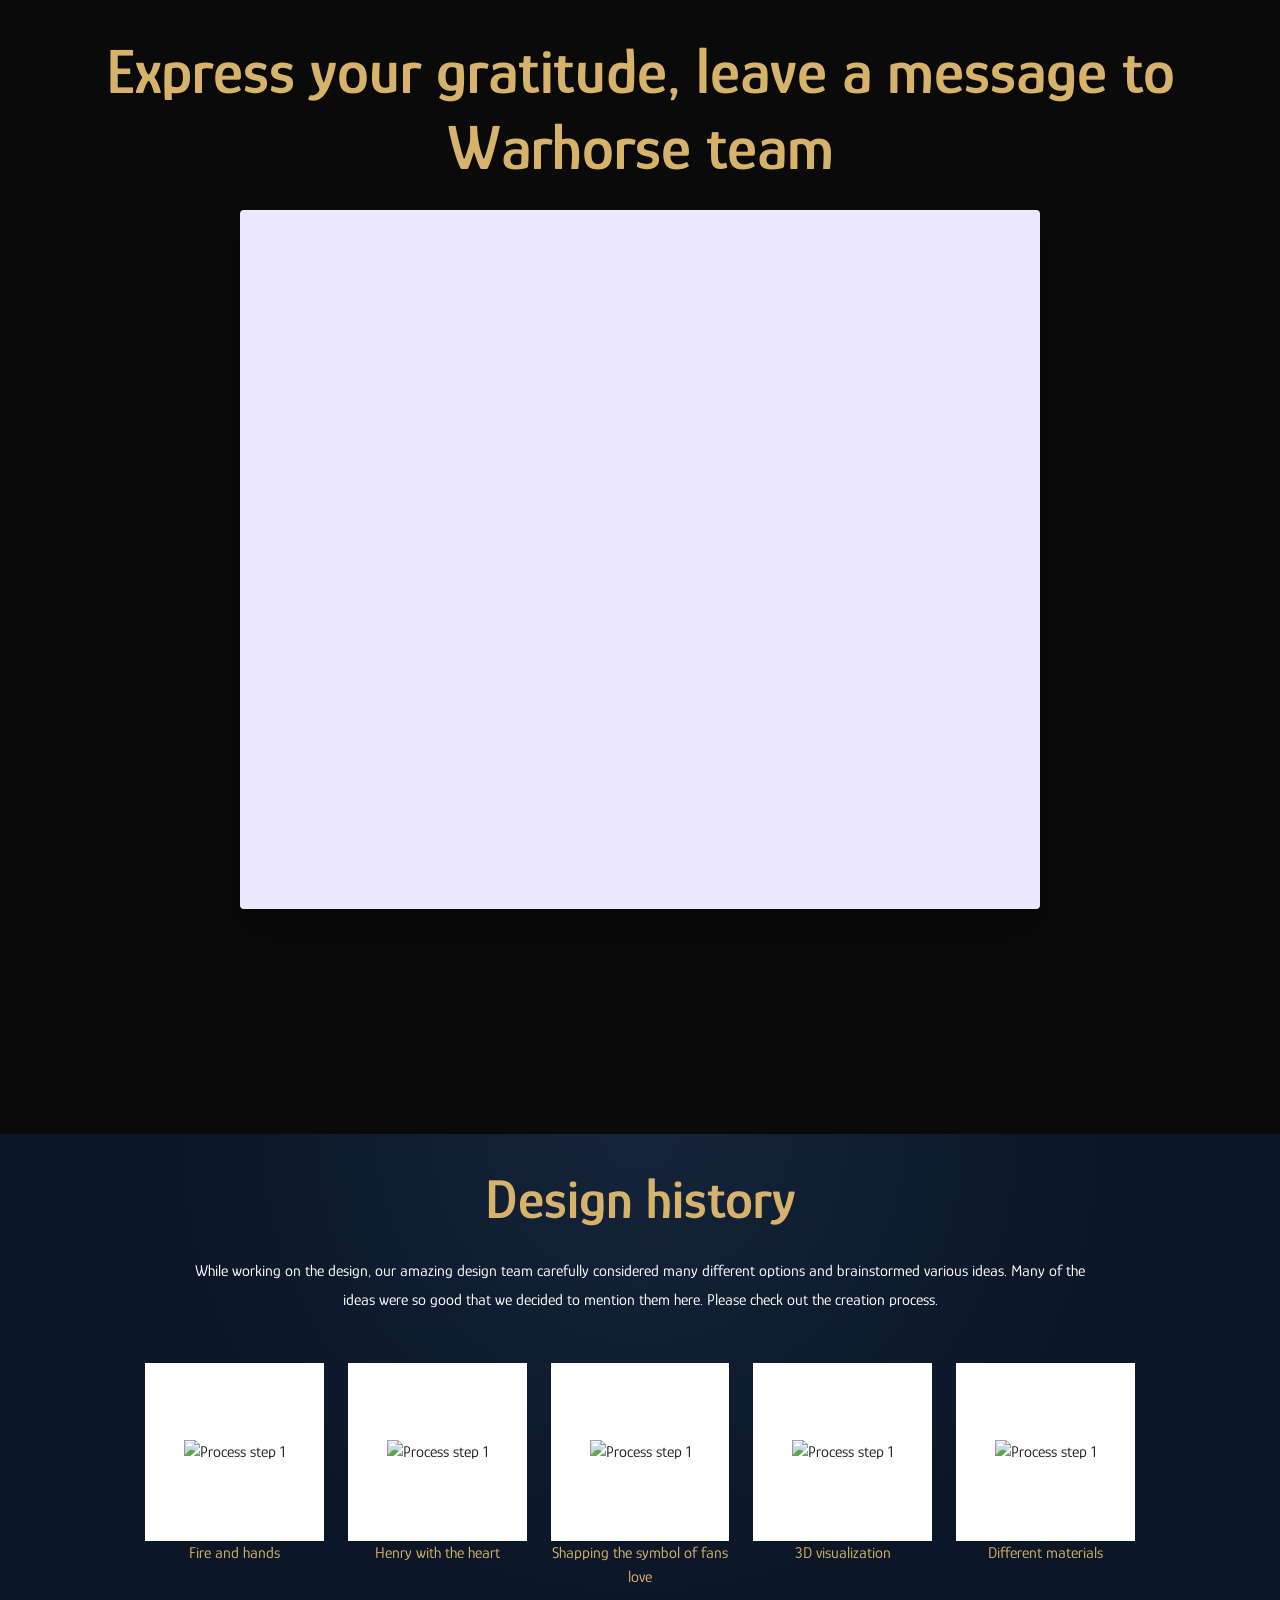
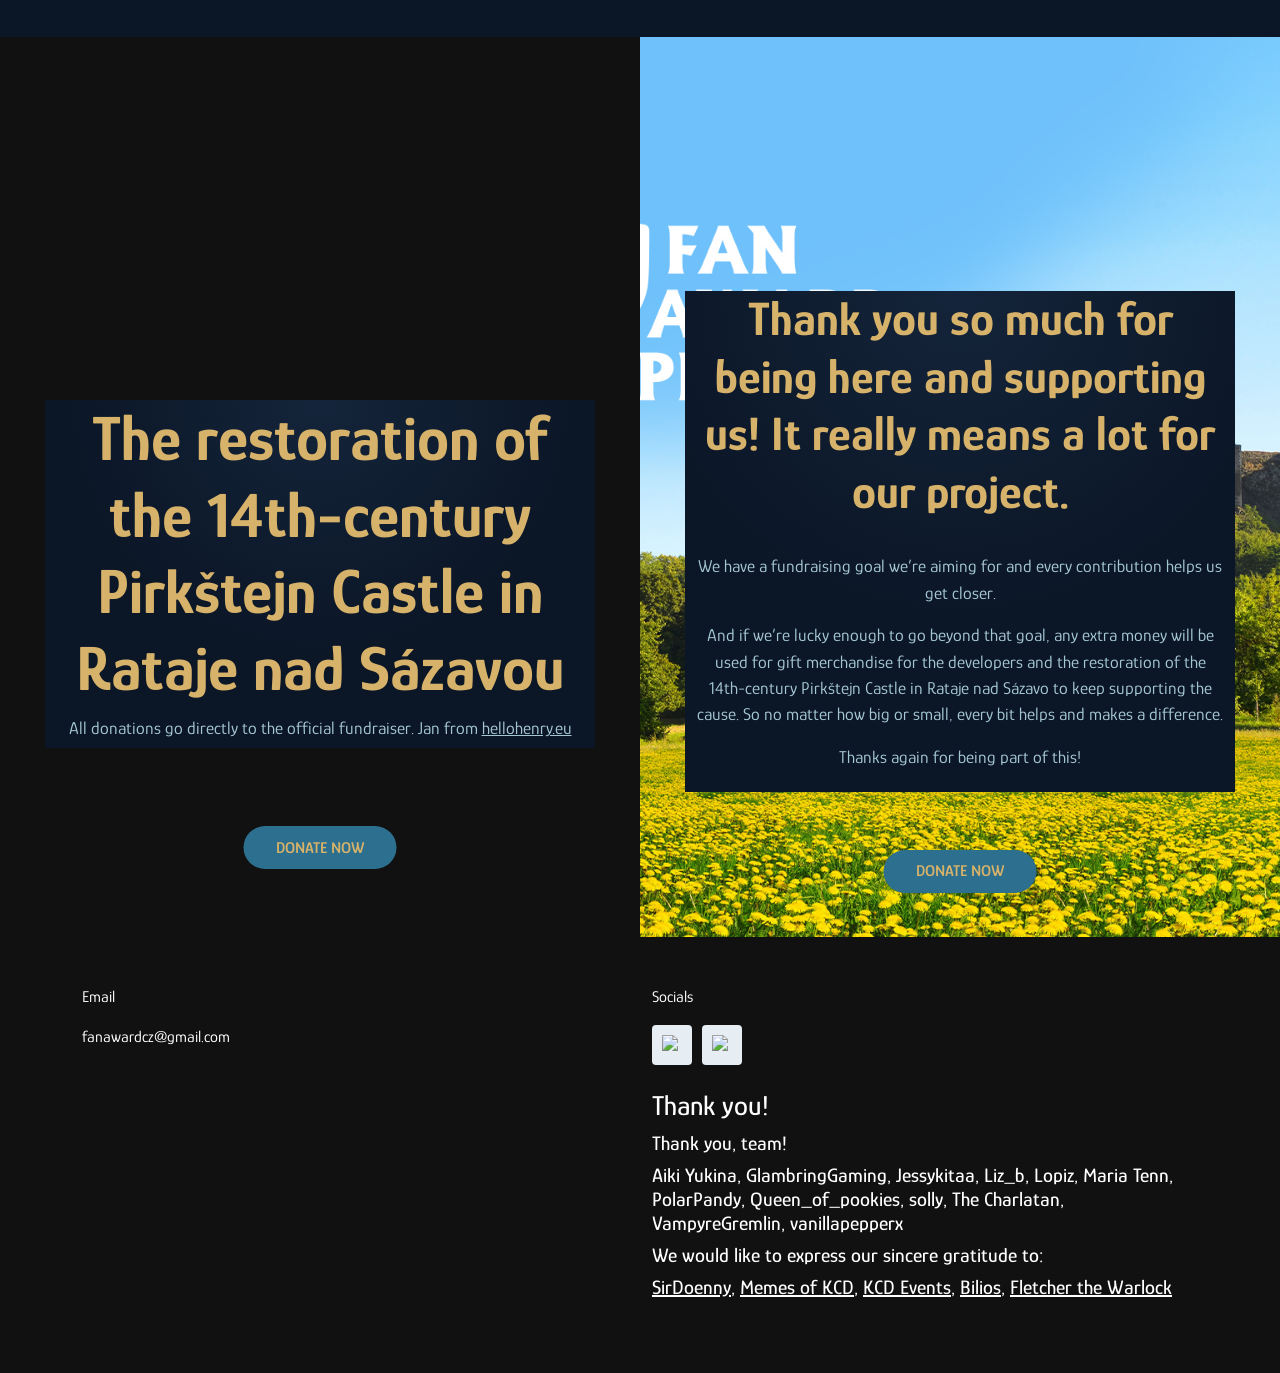
==== commit 67725054: "quick fix" ====
--- a/index.html
+++ b/index.html
@@ -308,8 +308,8 @@
     <div class="col-md-6 fundraising-left d-flex align-items-center">
       <div class="container-fluid text-center position-relative container-donate">
         <h1 class="display-3 fw-bold secondary" data-i18n="s4-title"></h1>
-        <p class="subtitle primary-light" data-i18n="s4-subtitle"></p>
-		<p class="subtitle primary-light"> <a href="https://hellohenry.eu/">hellohenry.eu</a></p>
+        <p class="subtitle primary-light" style="display:inline;" data-i18n="s4-subtitle"></p>
+		<p class="subtitle primary-light" style="display:inline;"> <a href="https://hellohenry.eu/">hellohenry.eu</a></p>
 
 		<a 
 		  href="https://www.reddit.com/r/kingdomcome/comments/1qffpsa/thank_you_generous_donors_restoring_a_14th/" 
@@ -322,14 +322,17 @@
 	</div>
 	
 	<div class="col-md-6 fundraising-right d-flex align-items-center">
-      <div class="container-fluid text-center position-relative container-donate">
-			<h1 class="display-3 fw-bold secondary" style="margin-bottom: 2rem;" data-i18n="s4-title-right"></h1>
-			<p class="subtitle primary-light" data-i18n="s4-subtitle-right"></p>
+      <div class="container-fluid text-center position-relative container-donate" style= "margin-top: 17%;">
+			<h1 class="display-5 fw-bold secondary" style="margin-bottom: 2rem;" data-i18n="s4-text-1"></h1>
+			<p class="subtitle primary-light" data-i18n="s4-text-2"></p>
+			<p class="subtitle primary-light" data-i18n="s4-text-3"></p>
+			<p class="subtitle primary-light" data-i18n="s4-text-4"></p>
 			<a 
 			  href="https://gofund.me/9a5c53687" 
 			  target="_blank"
 			  rel="noopener"
 			  class="btn btn-blue mt-3 donate-btn secondary"
+			  style = "bottom: -20%;"
 			  data-i18n="s7-donate">
 			</a>
 		</div>
@@ -337,6 +340,8 @@
 
   </div>
 </section>
+
+
 <!-- =======================
  FOOTER
 ======================= -->
--- a/css/styles.css
+++ b/css/styles.css
@@ -253,6 +253,10 @@
   background: rgba(15, 35, 60, 0.75);
   margin-left: 9%;
   margin-right: 9%;
+}
+
+.overlay.gold {
+  margin: 5%;
 }
 
 @media (max-width: 1440px) {
@@ -461,7 +465,13 @@
 @media (max-width: 768px) {
   .fundraising-right {
 	background: url("../img/henry-movil.PNG") center / cover no-repeat !important;
+	  min-height: 150vh !important;
+
   }
+  
+  .fundraising-left {
+	  min-height: 120vh !important;
+	}
 }
 
 .fundraising-right {
@@ -487,9 +497,8 @@
 }
 
 .subtitle {
-  font-size: 0.95rem;
+  font-size: 1.1rem;
   opacity: 0.8;
-    display: inline;
 }
 
 .subtitle a{
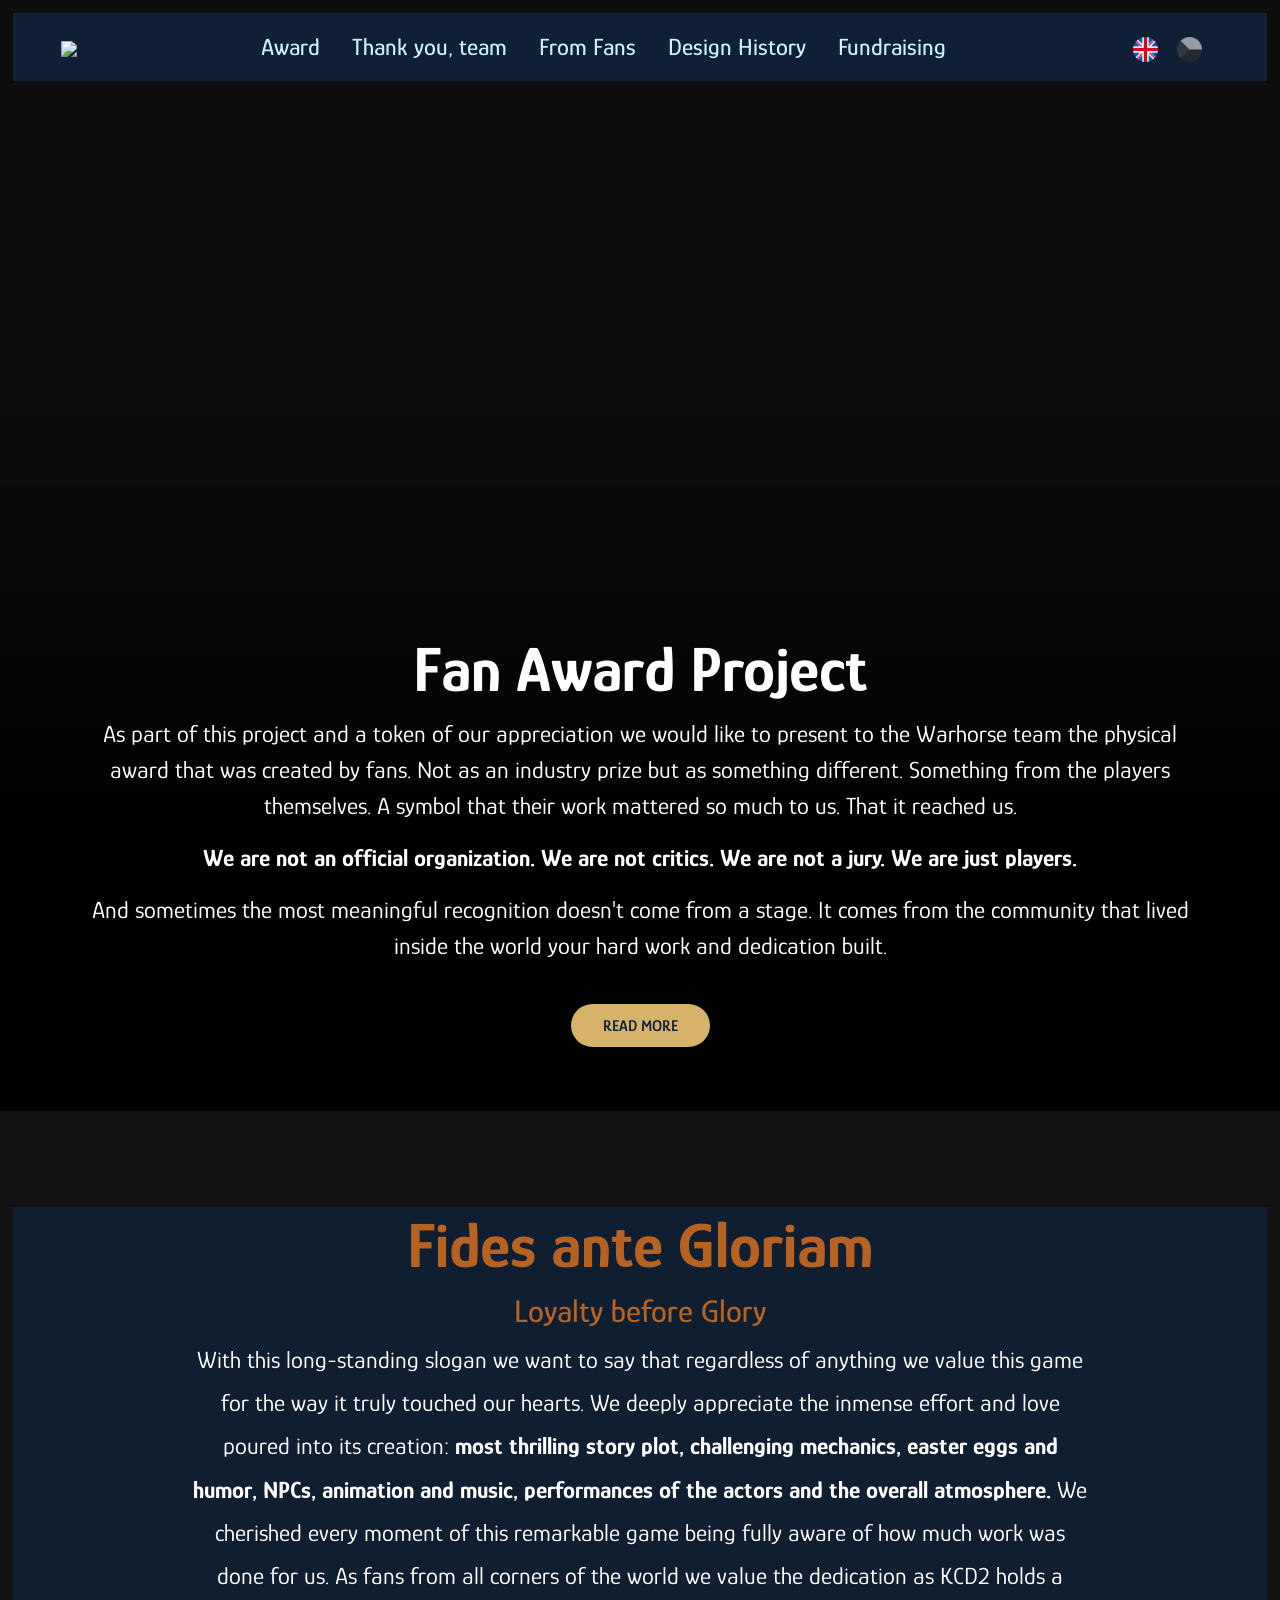
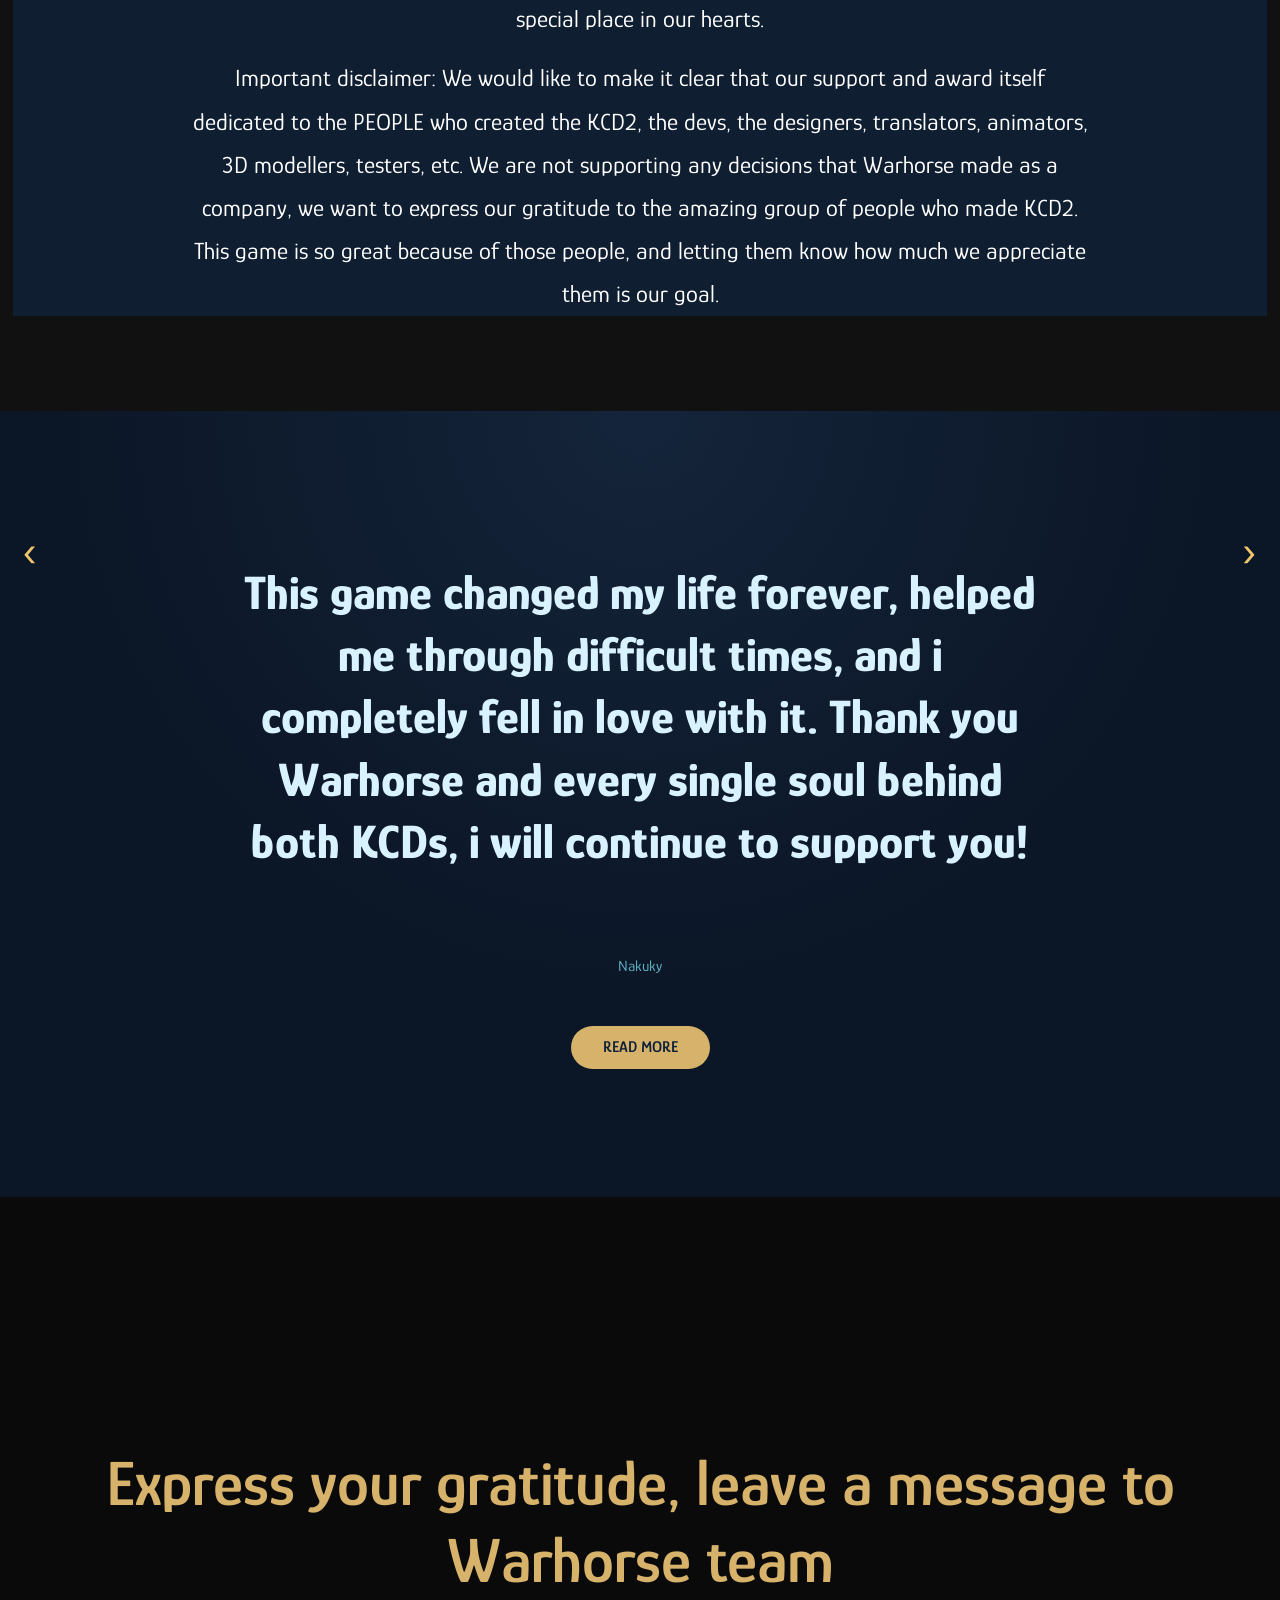
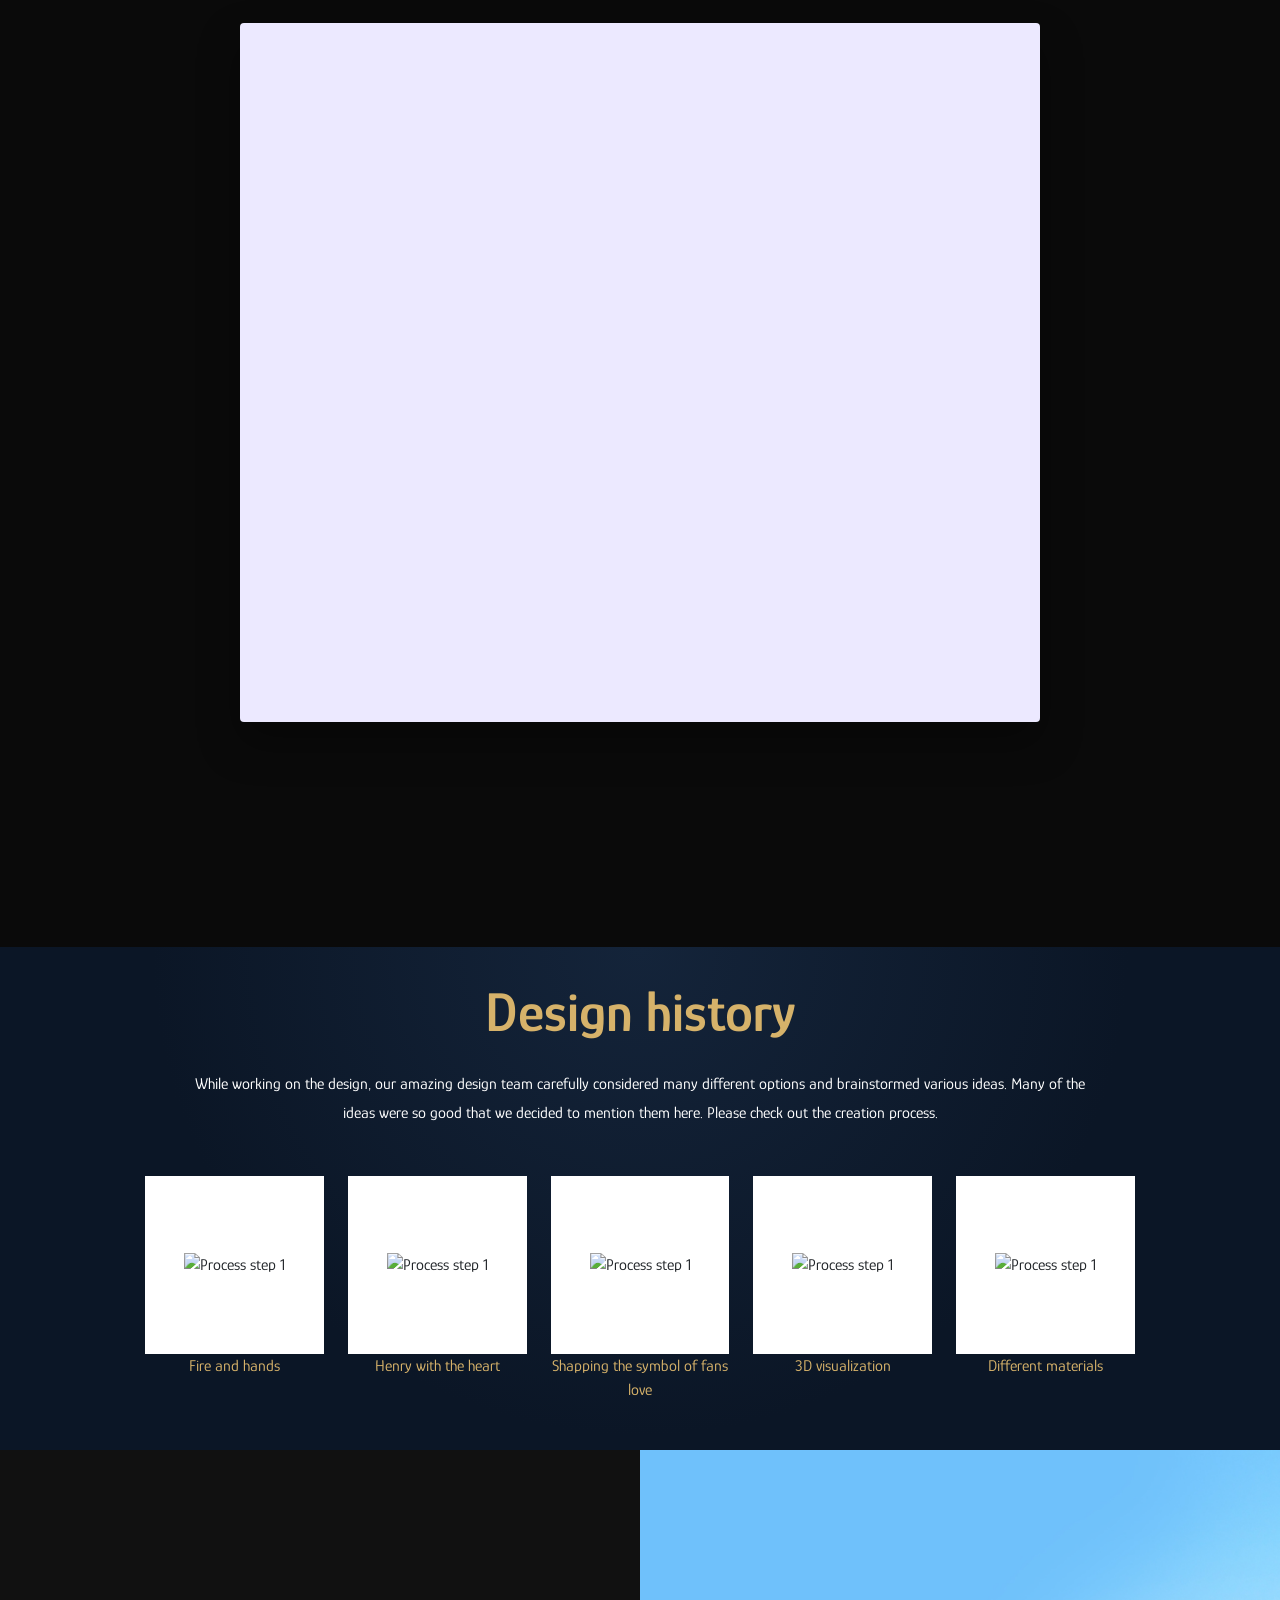
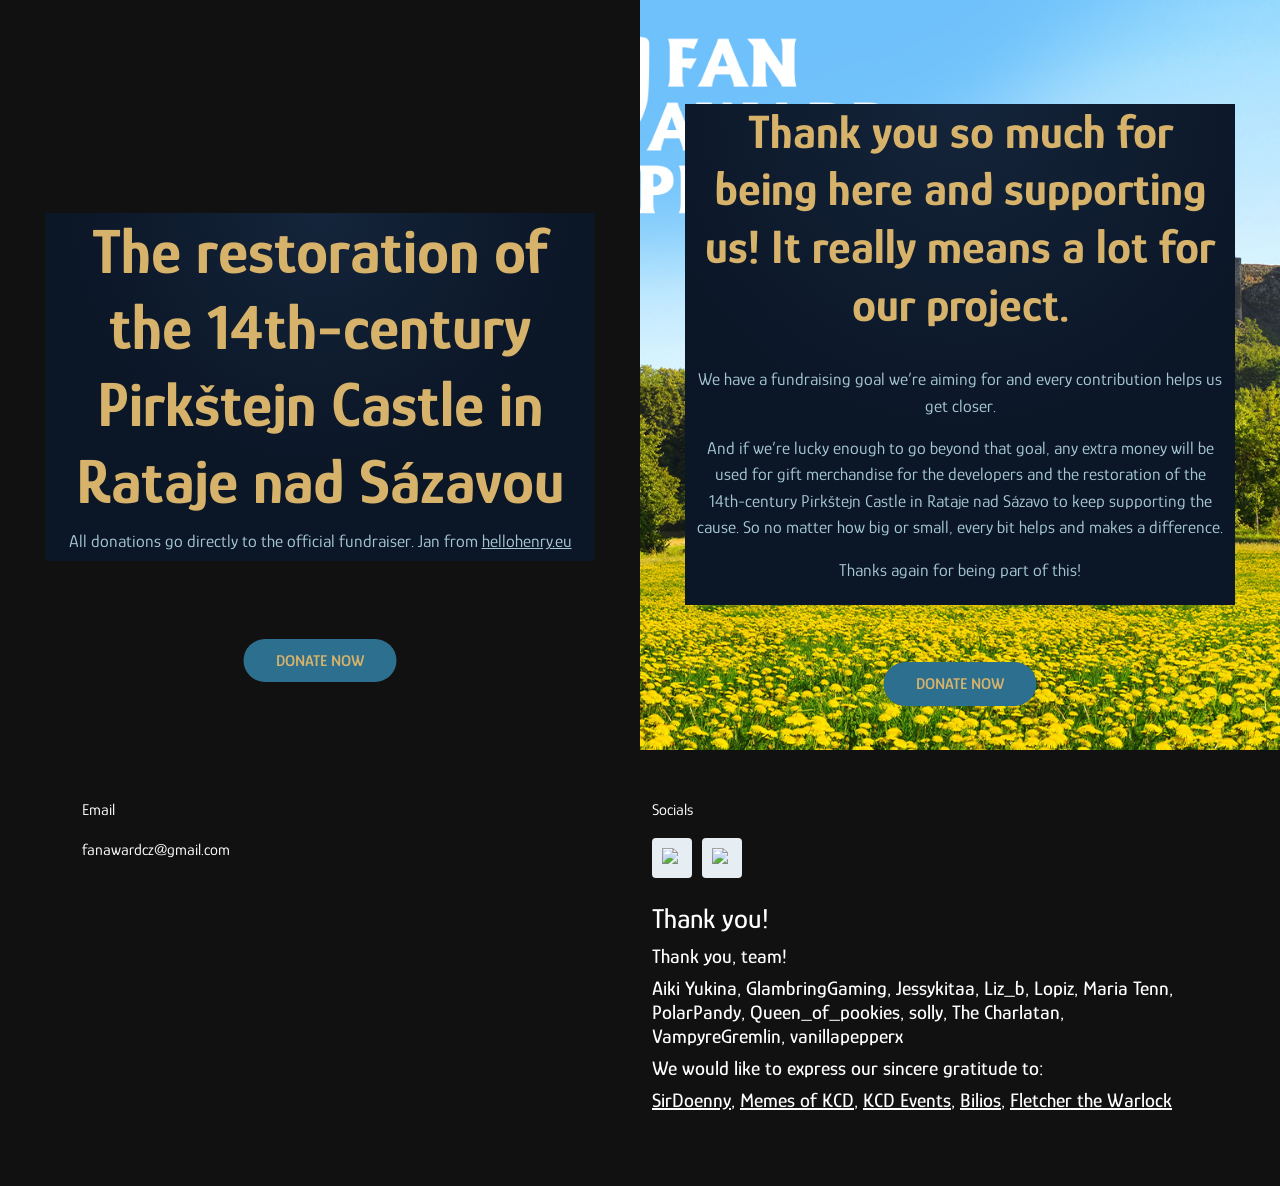
==== commit 766453db: "disclaimer" ====
--- a/index.html
+++ b/index.html
@@ -165,6 +165,10 @@
 
     <p class="about-text font-section">
 	<span  data-i18n="s2-text"></span><strong><span  data-i18n="s2-text-bold"></span></strong><span  data-i18n="s2-text-2"></span>
+    </p>
+	<p></p>
+	<p class="about-text font-section">
+		<span  data-i18n="s2-disclaimer"></span>
     </p>
 
   </div>
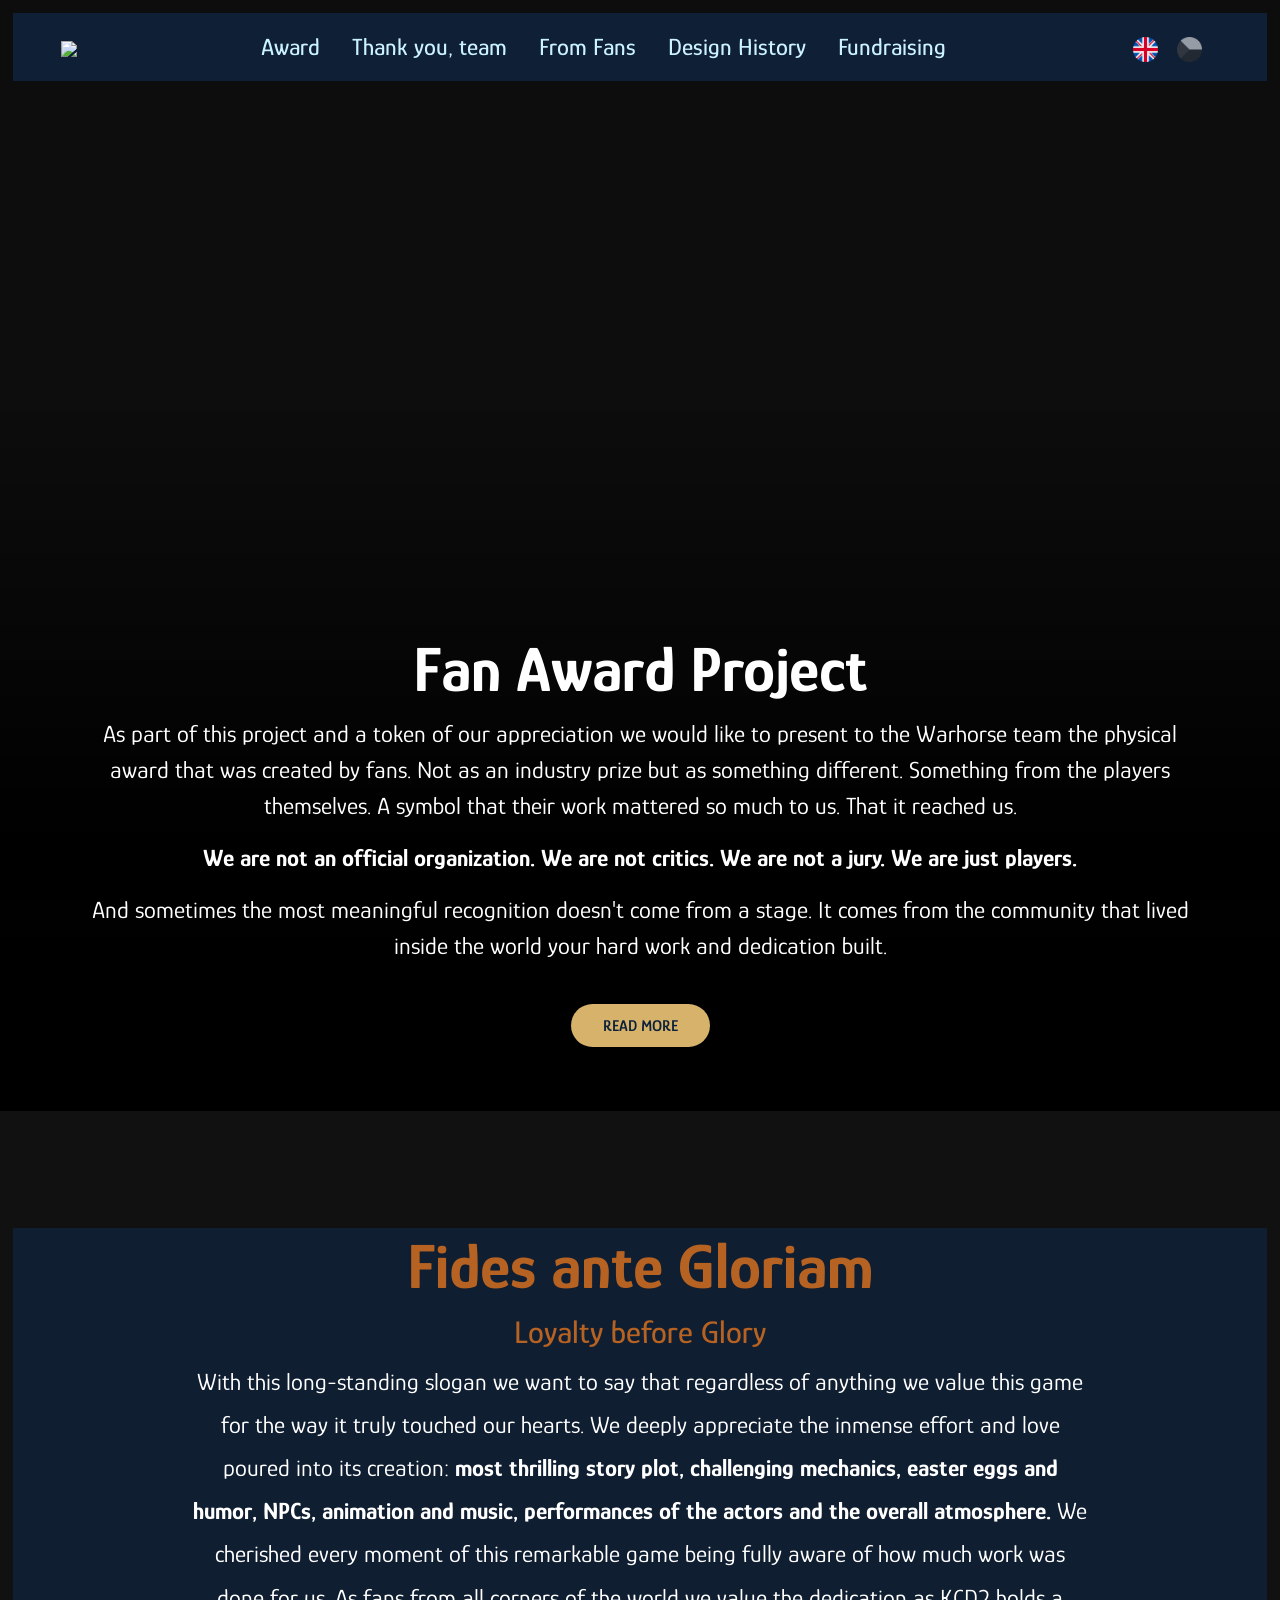
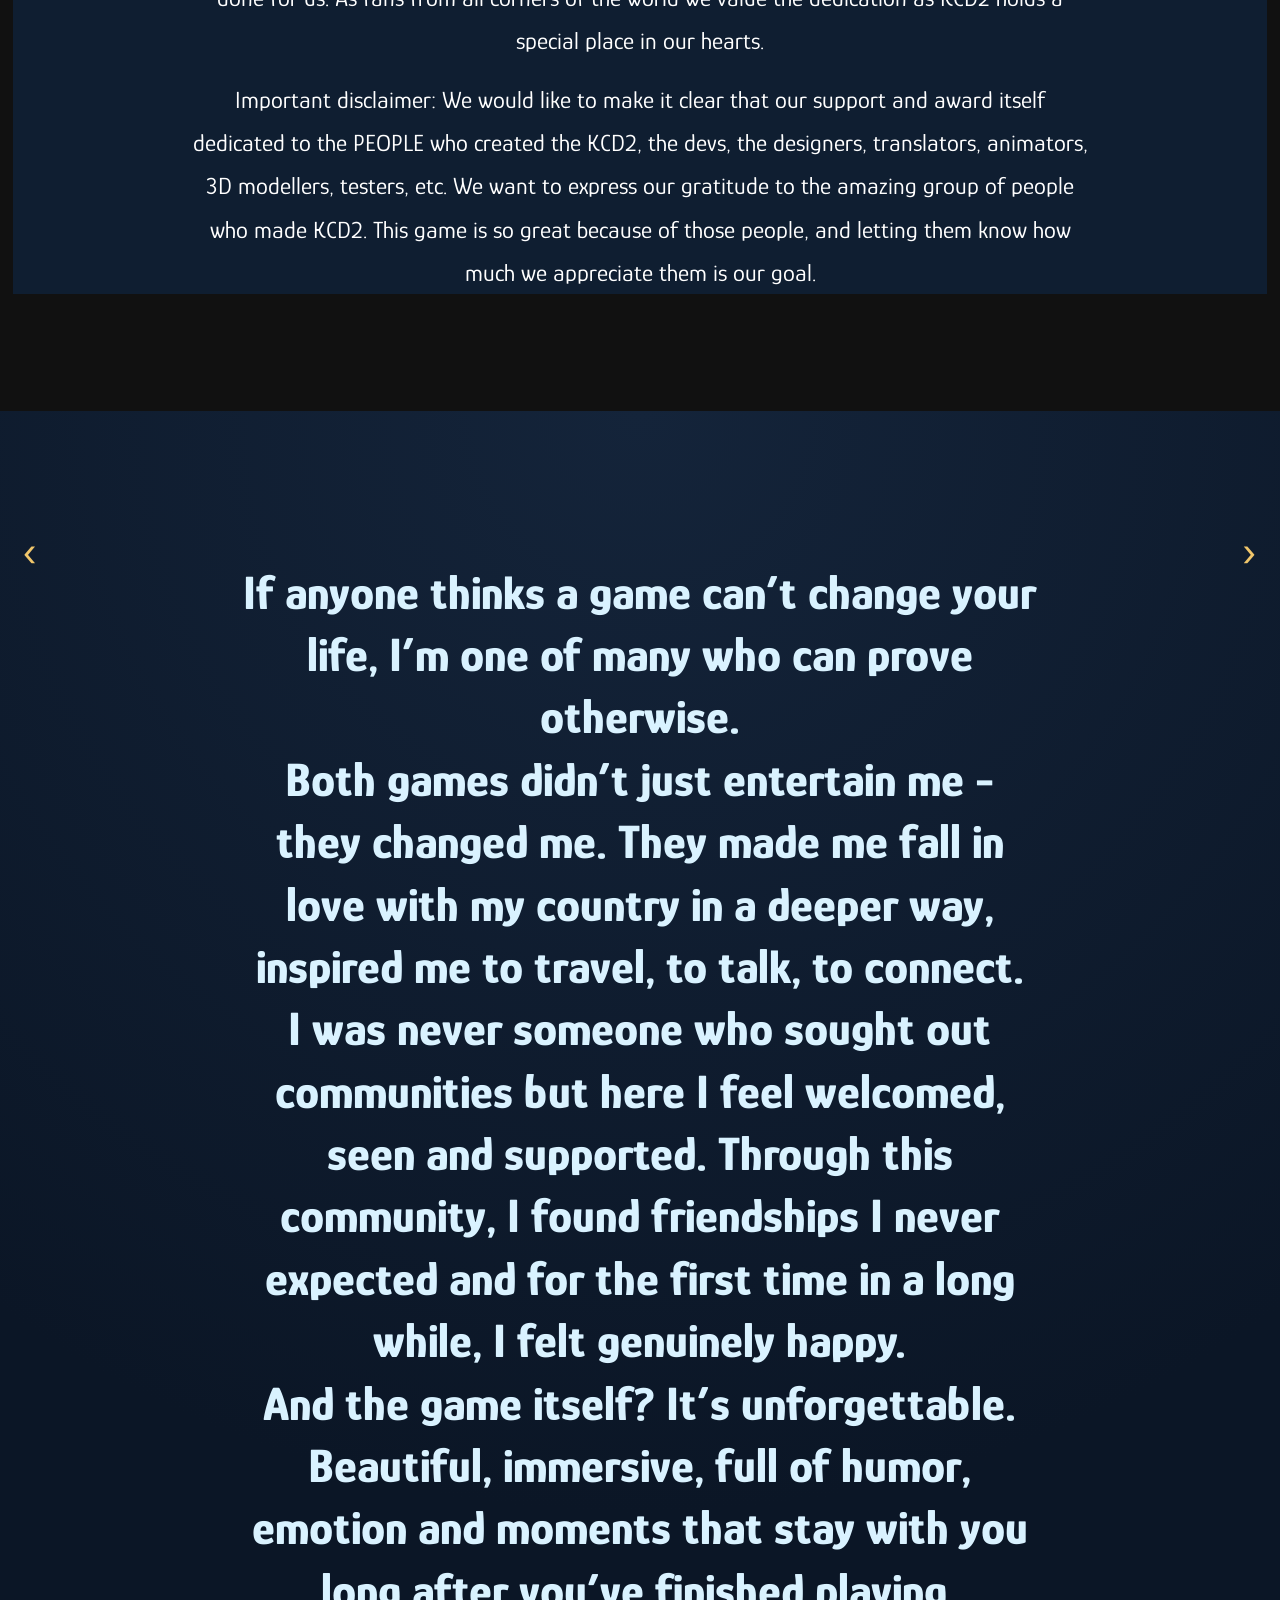
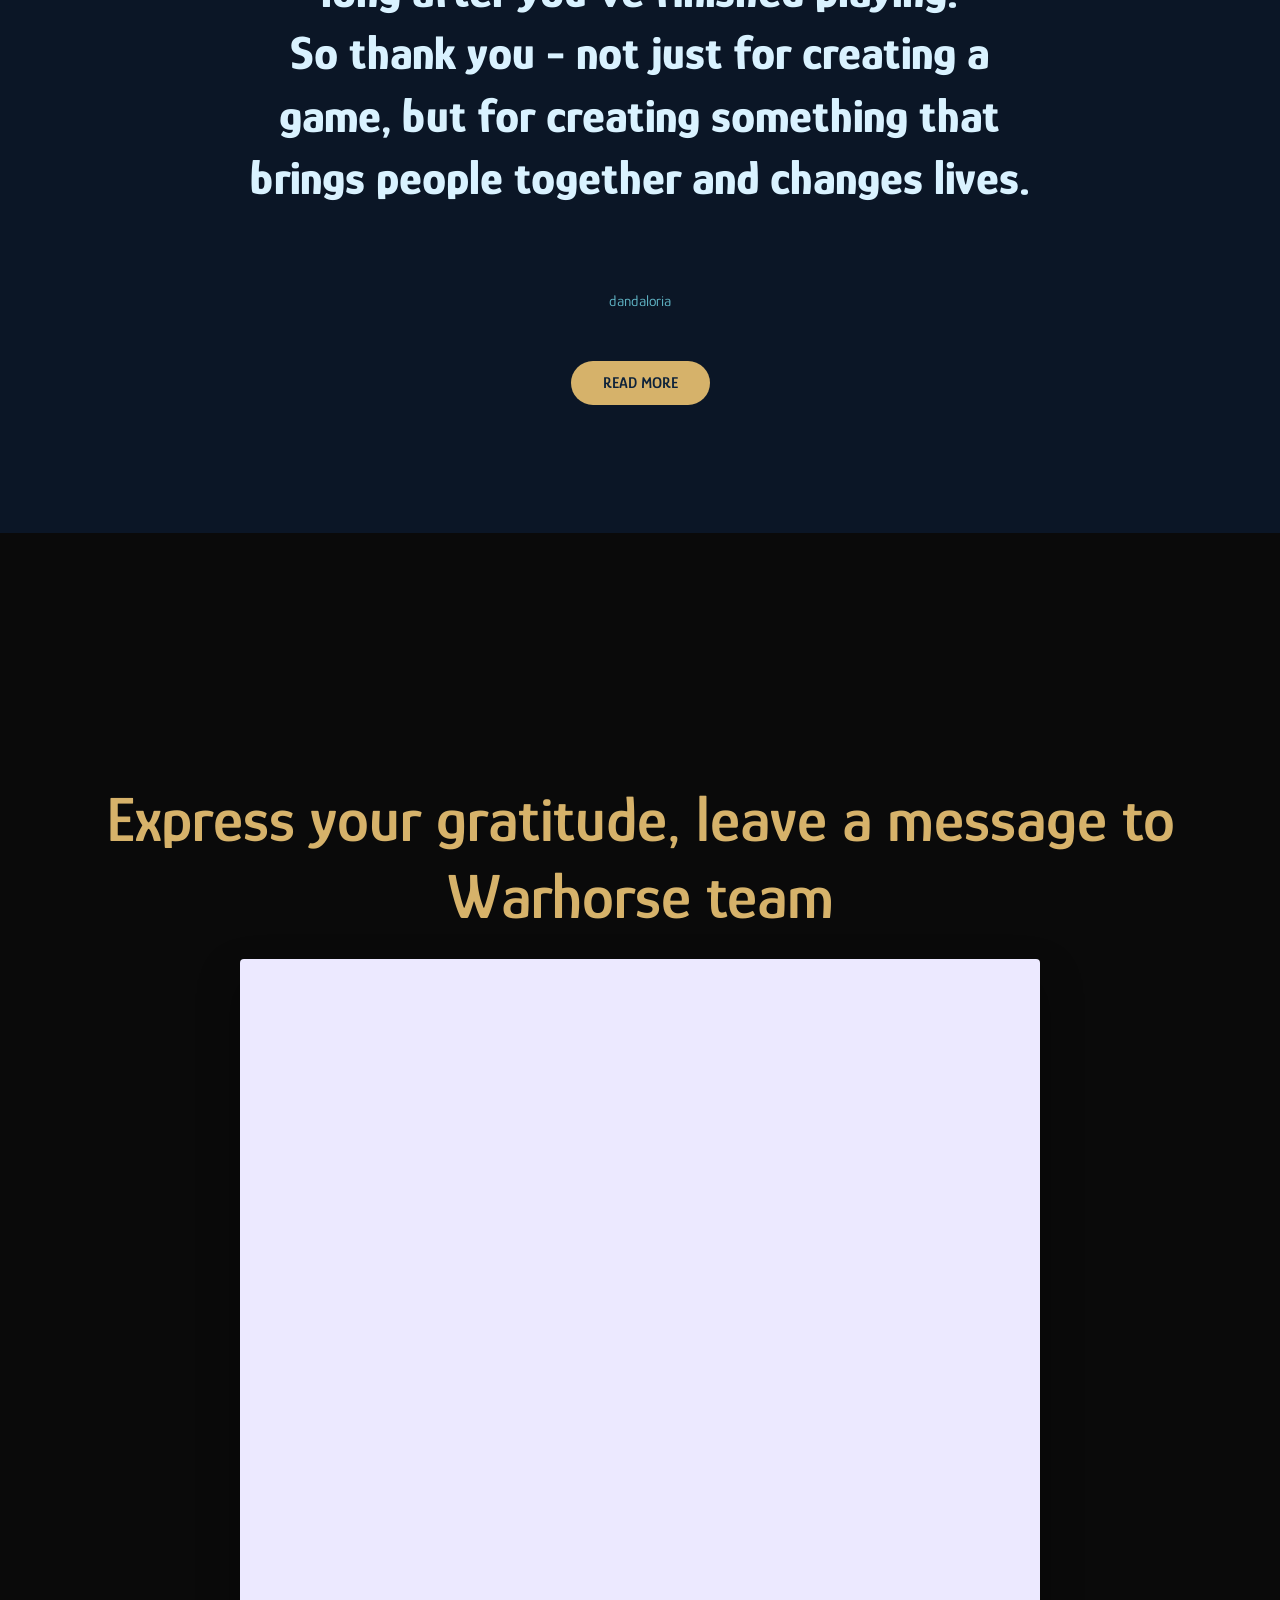
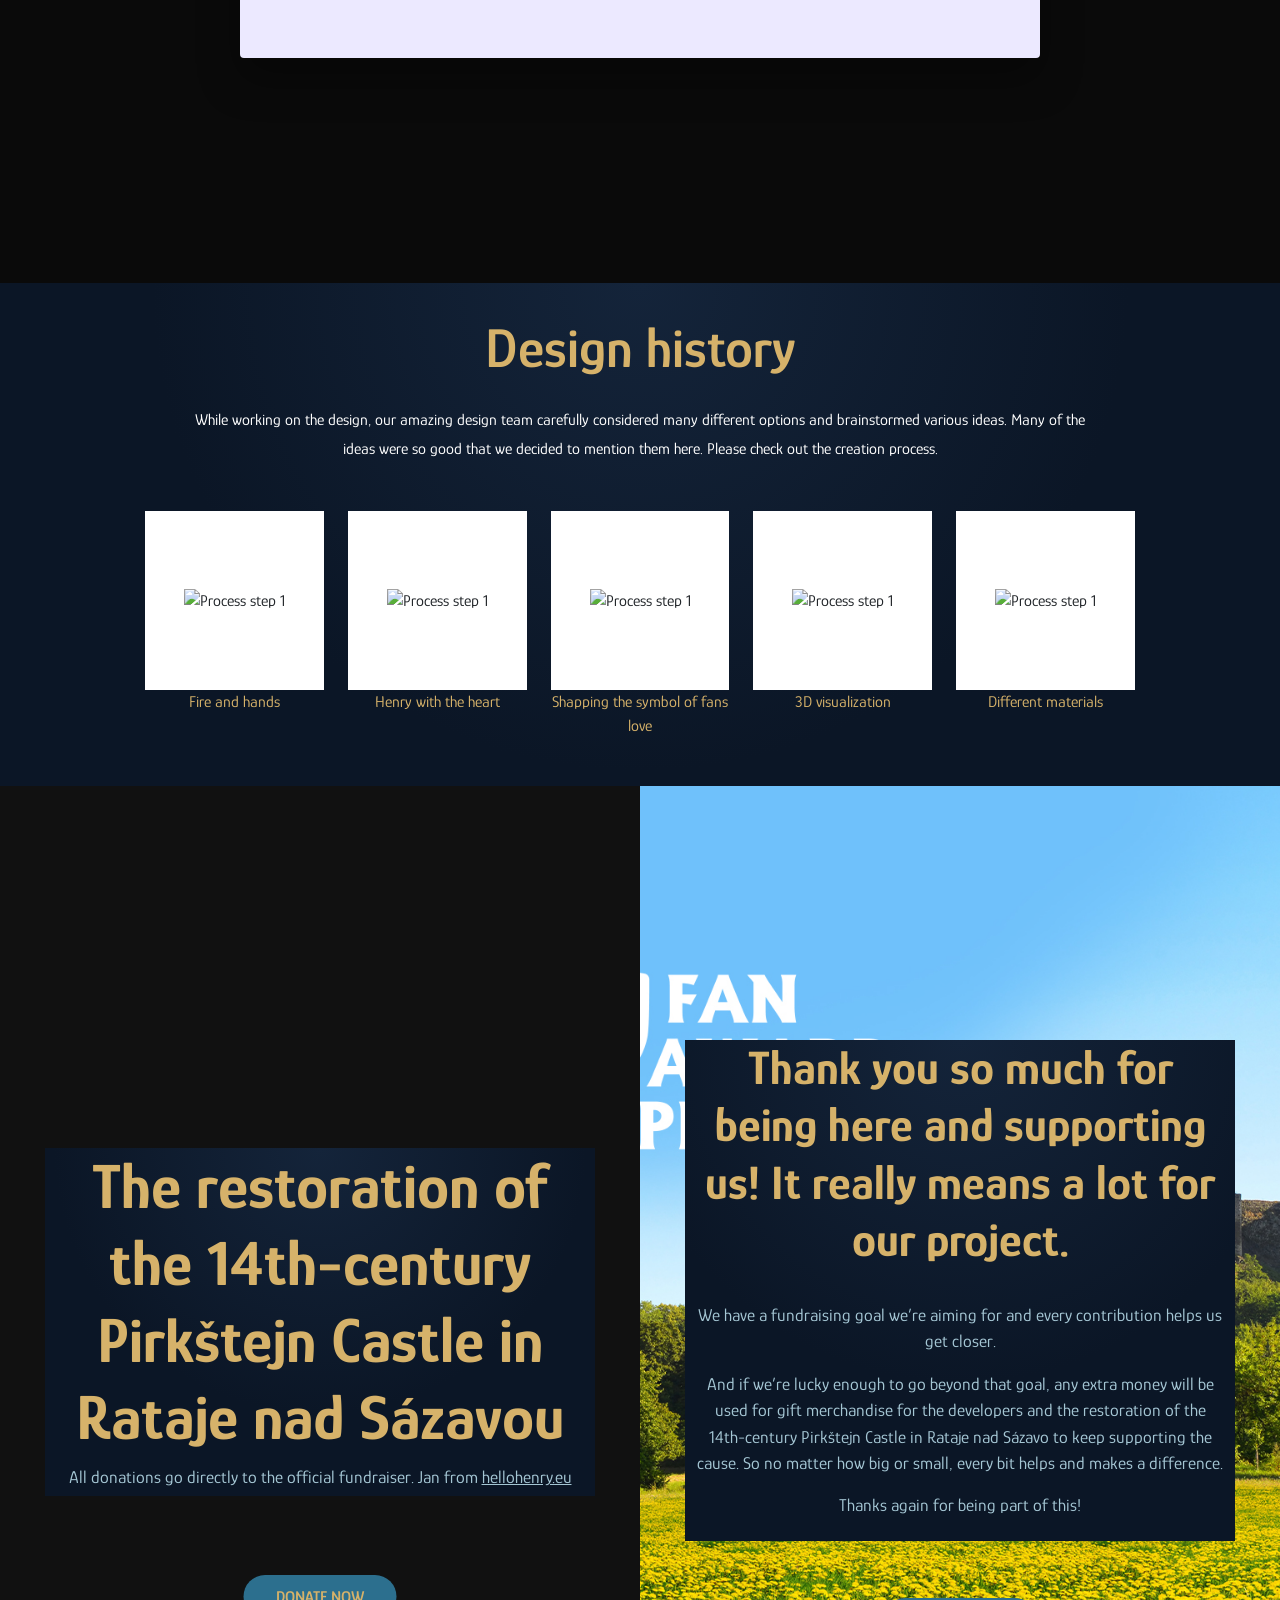
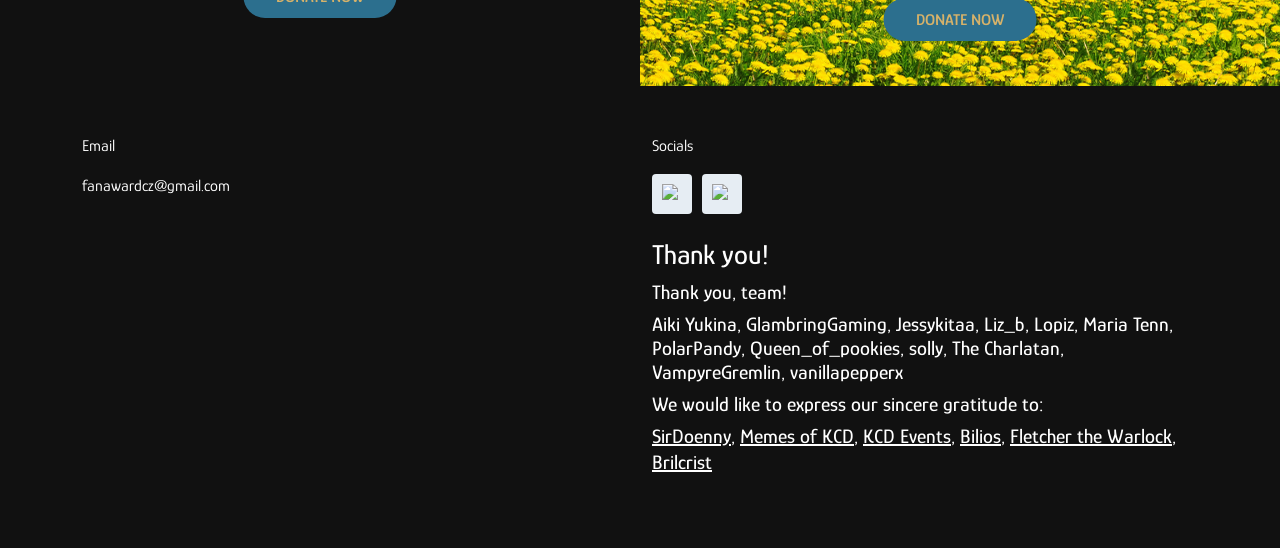
==== commit f530f1ac: "bril link" ====
--- a/index.html
+++ b/index.html
@@ -381,7 +381,8 @@
 		<h5 style="display:inline;"><a style="color:white;" href="https://www.instagram.com/memes_of_kcd/" target="_blank" aria-label="Memes">Memes of KCD</a>, </h5>
 		<h5 style="display:inline;"><a style="color:white;" href="https://x.com/kcdevents" target="_blank" aria-label="Events">KCD Events</a>, </h5>
 		<h5 style="display:inline;"><a style="color:white;" href="https://x.com/Bilios172" target="_blank" aria-label="bilios">Bilios</a>, </h5>
-		<h5 style="display:inline;"><a style="color:white;" href="https://x.com/GundamPilot01" target="_blank" aria-label="fletcher">Fletcher the Warlock</a></h5>
+		<h5 style="display:inline;"><a style="color:white;" href="https://x.com/GundamPilot01" target="_blank" aria-label="fletcher">Fletcher the Warlock</a>, </h5>
+		<h5 style="display:inline;"><a style="color:white;" href="https://x.com/agikun" target="_blank" aria-label="fletcher">Brilcrist</a></h5>
       </div>
 
     </div>
--- a/css/styles.css
+++ b/css/styles.css
@@ -472,6 +472,10 @@
   .fundraising-left {
 	  min-height: 120vh !important;
 	}
+	
+	.about-section {
+		height: 150vh !important;
+	}
 }
 
 .fundraising-right {
